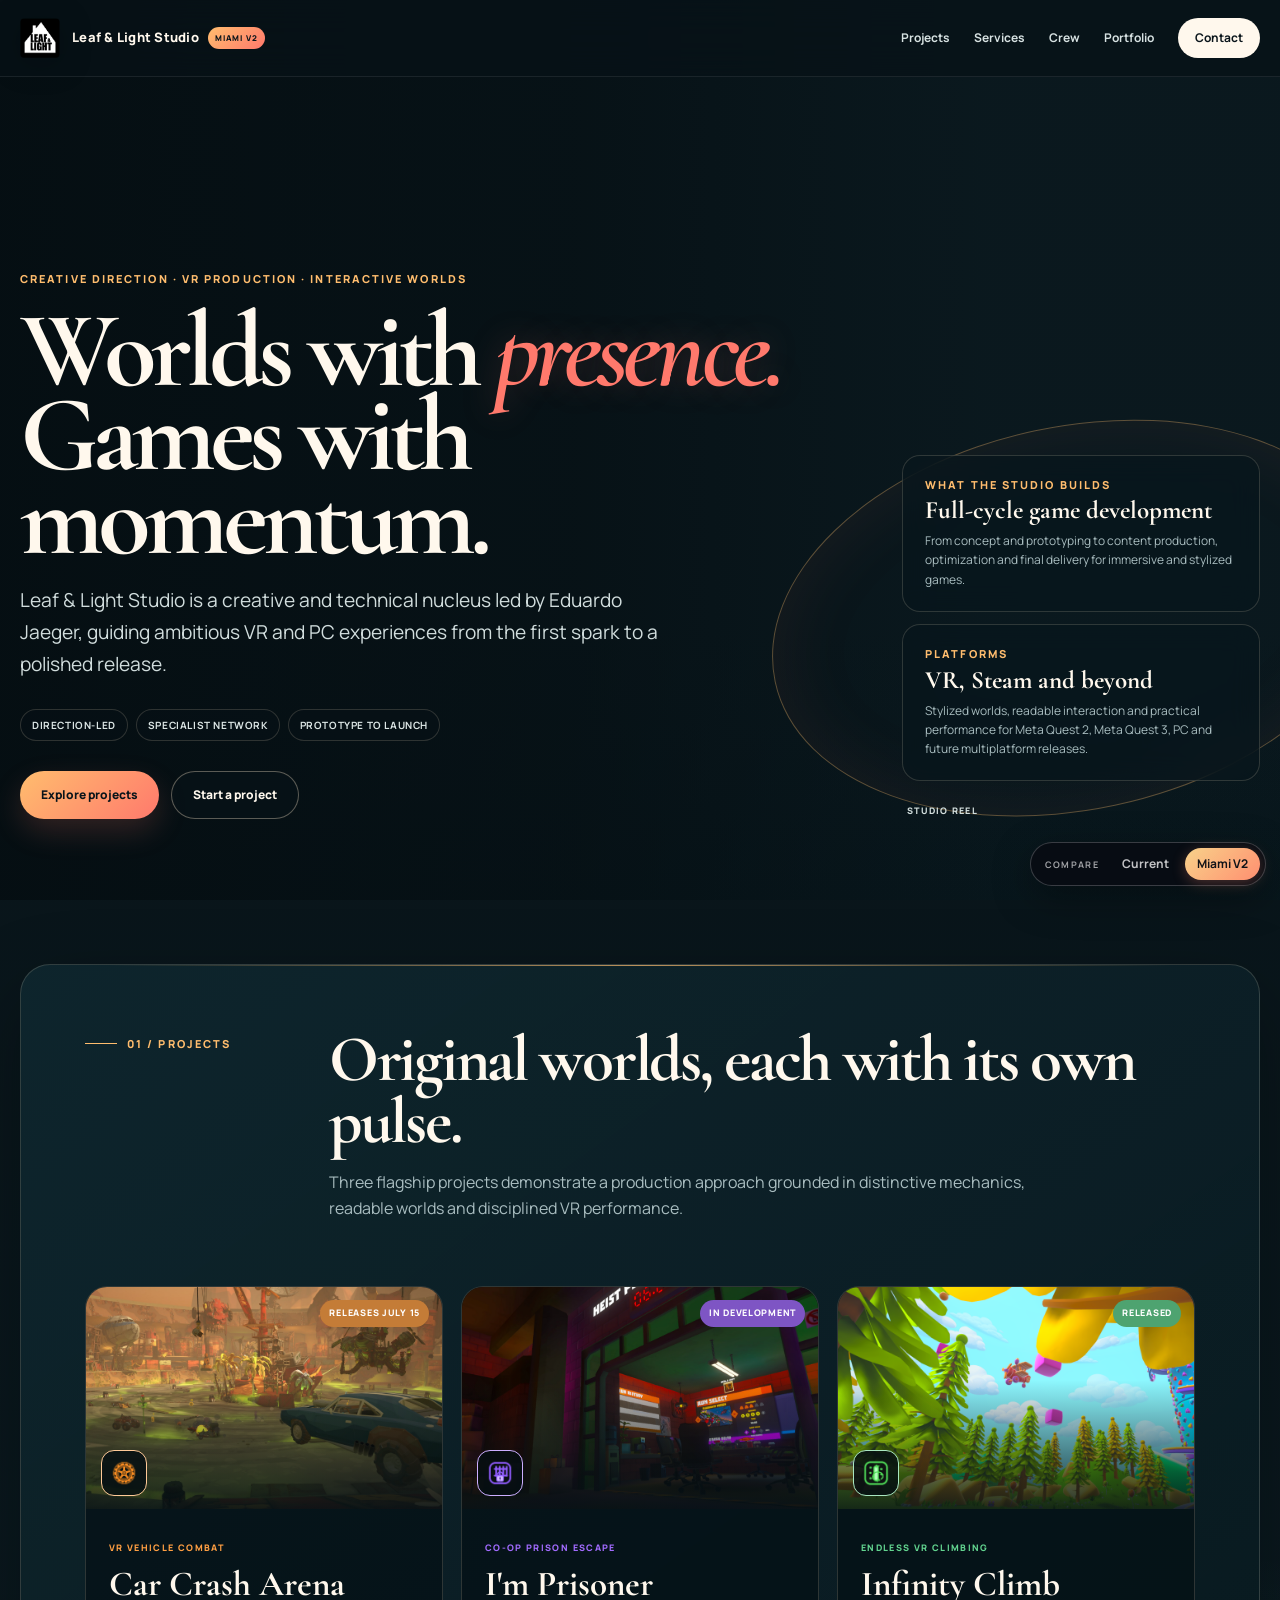
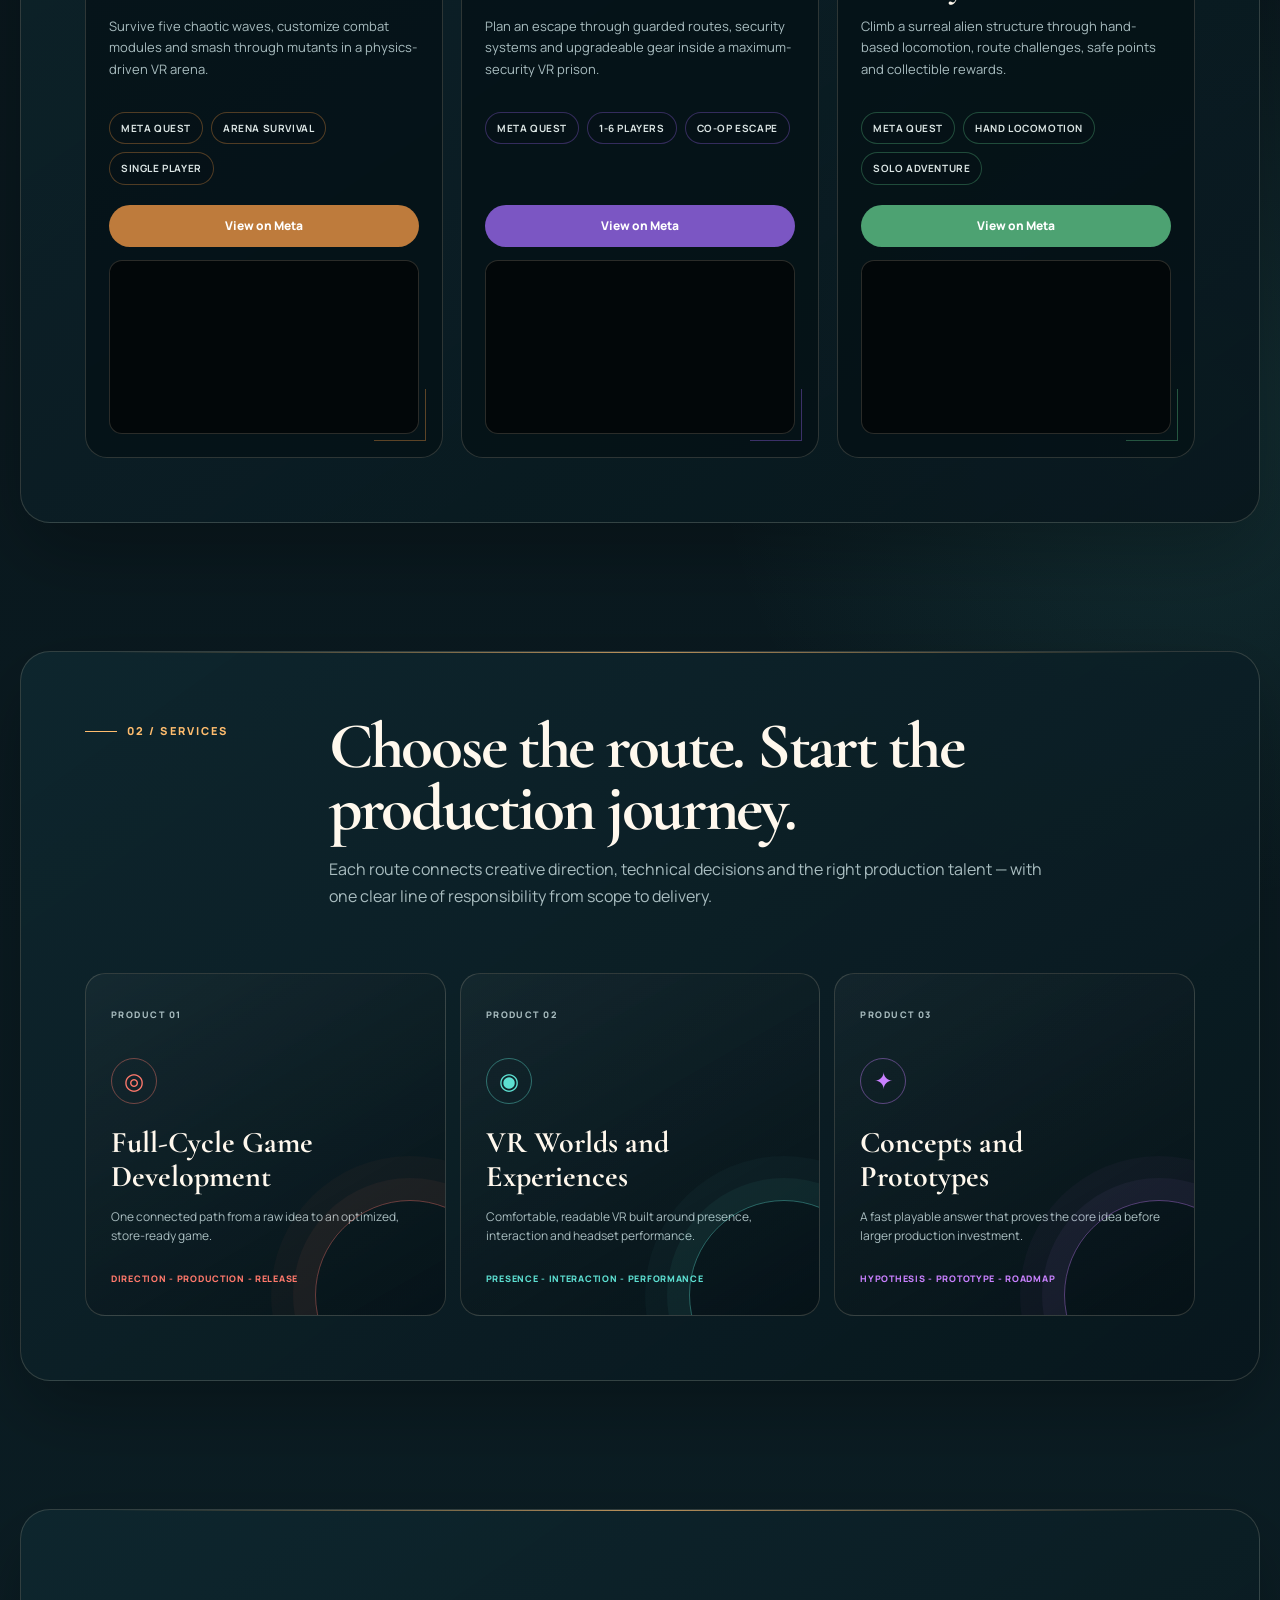
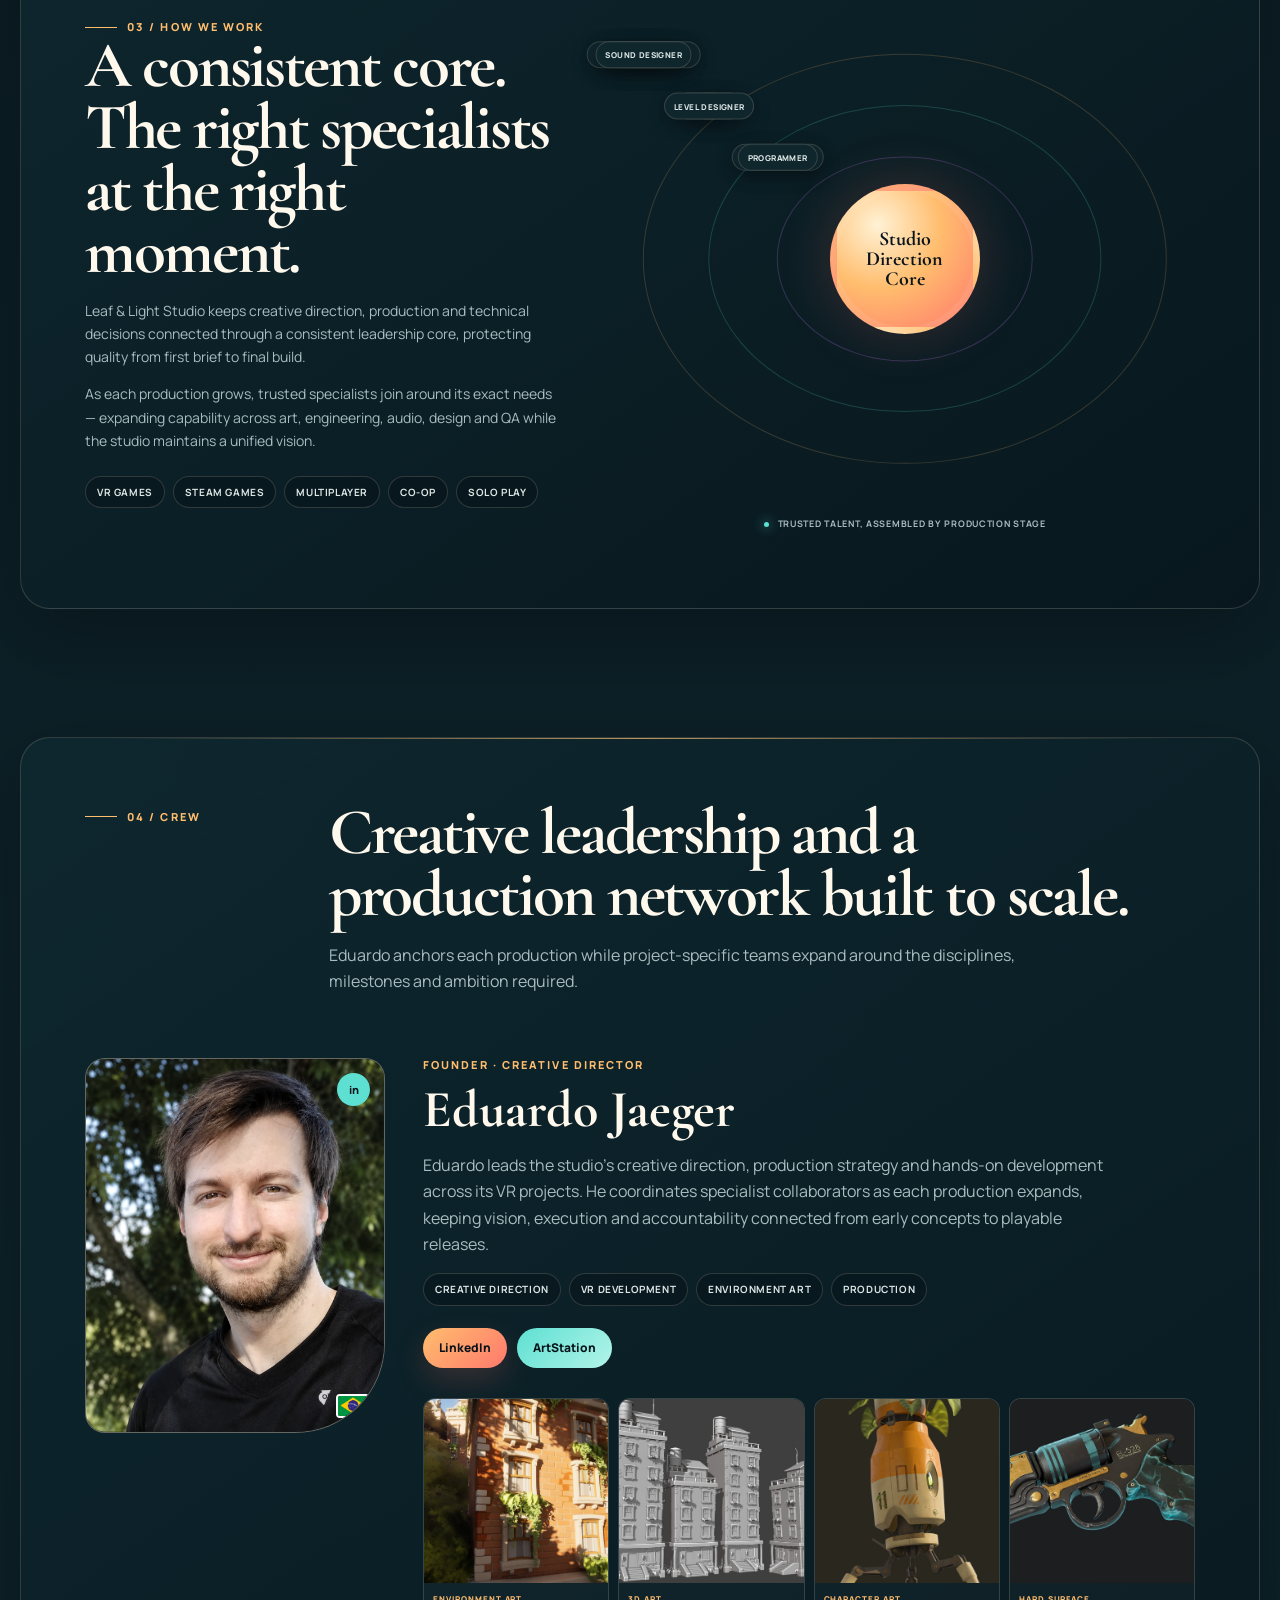
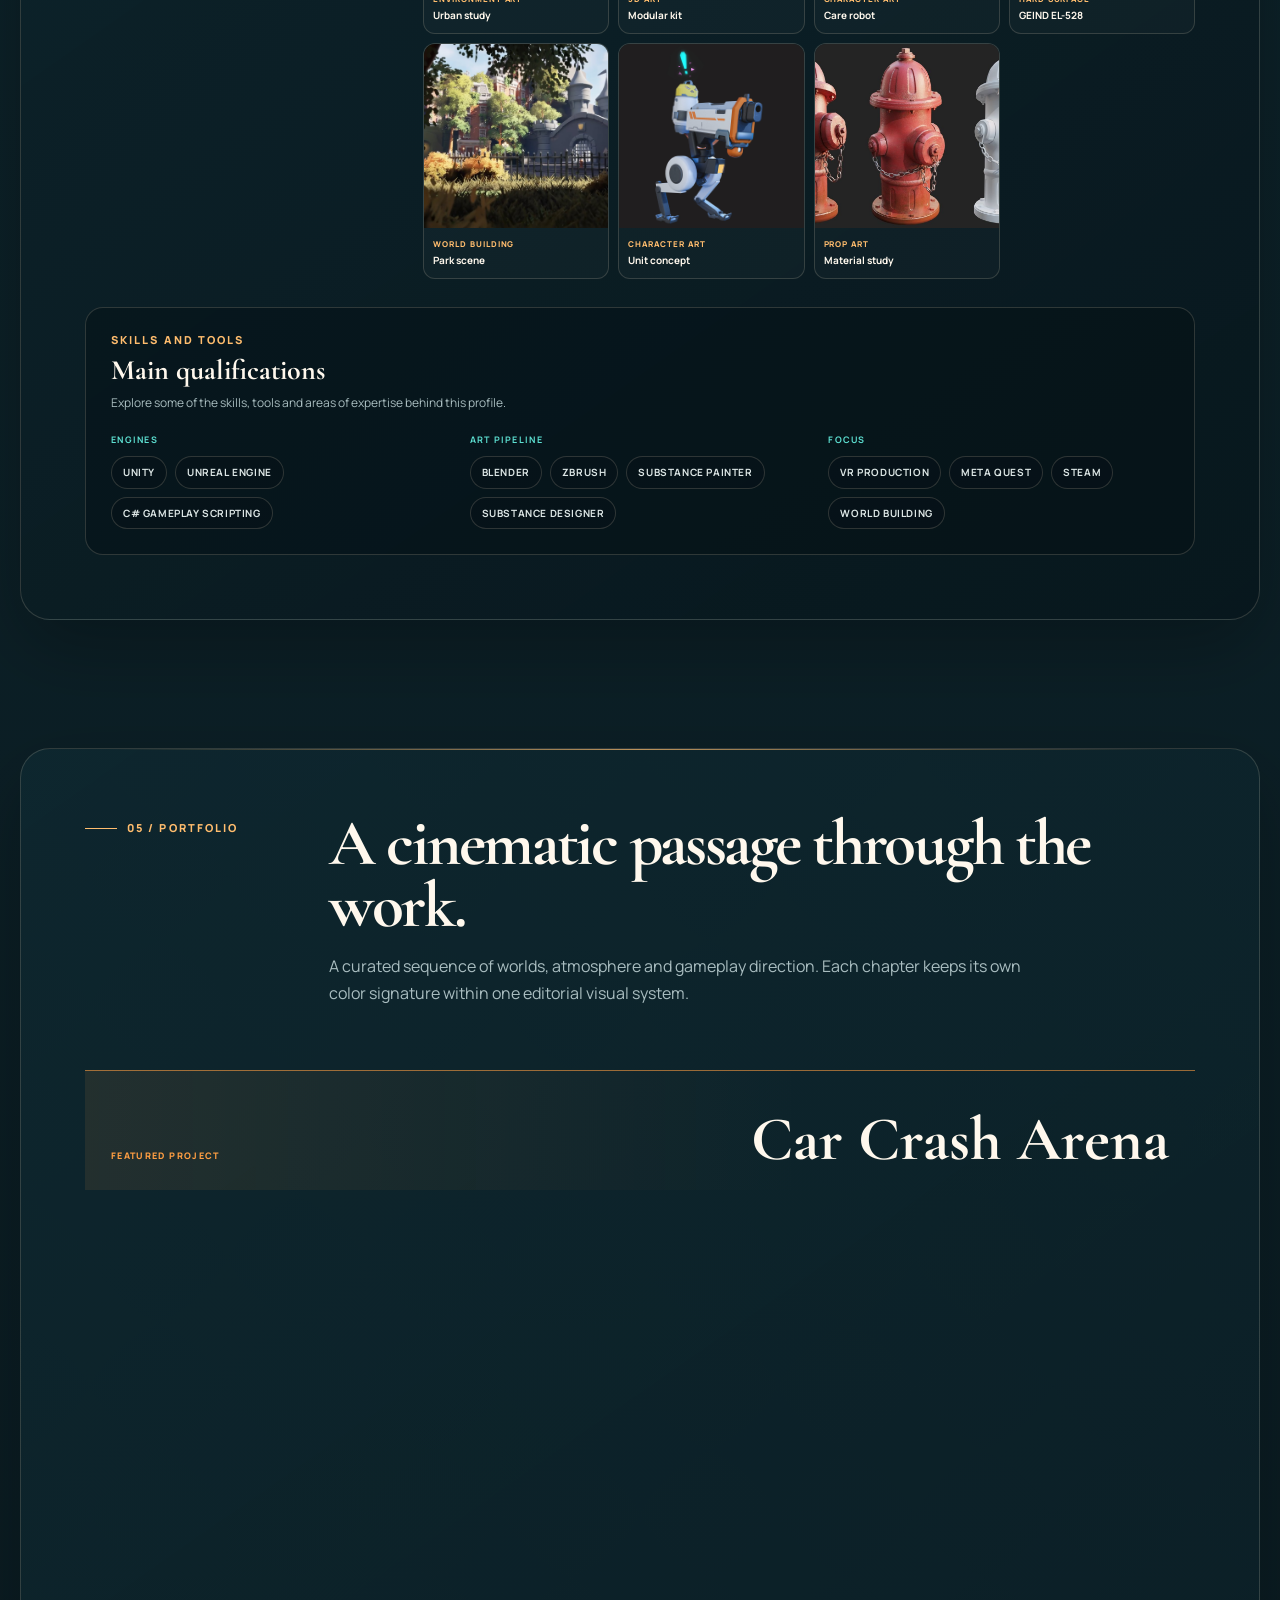
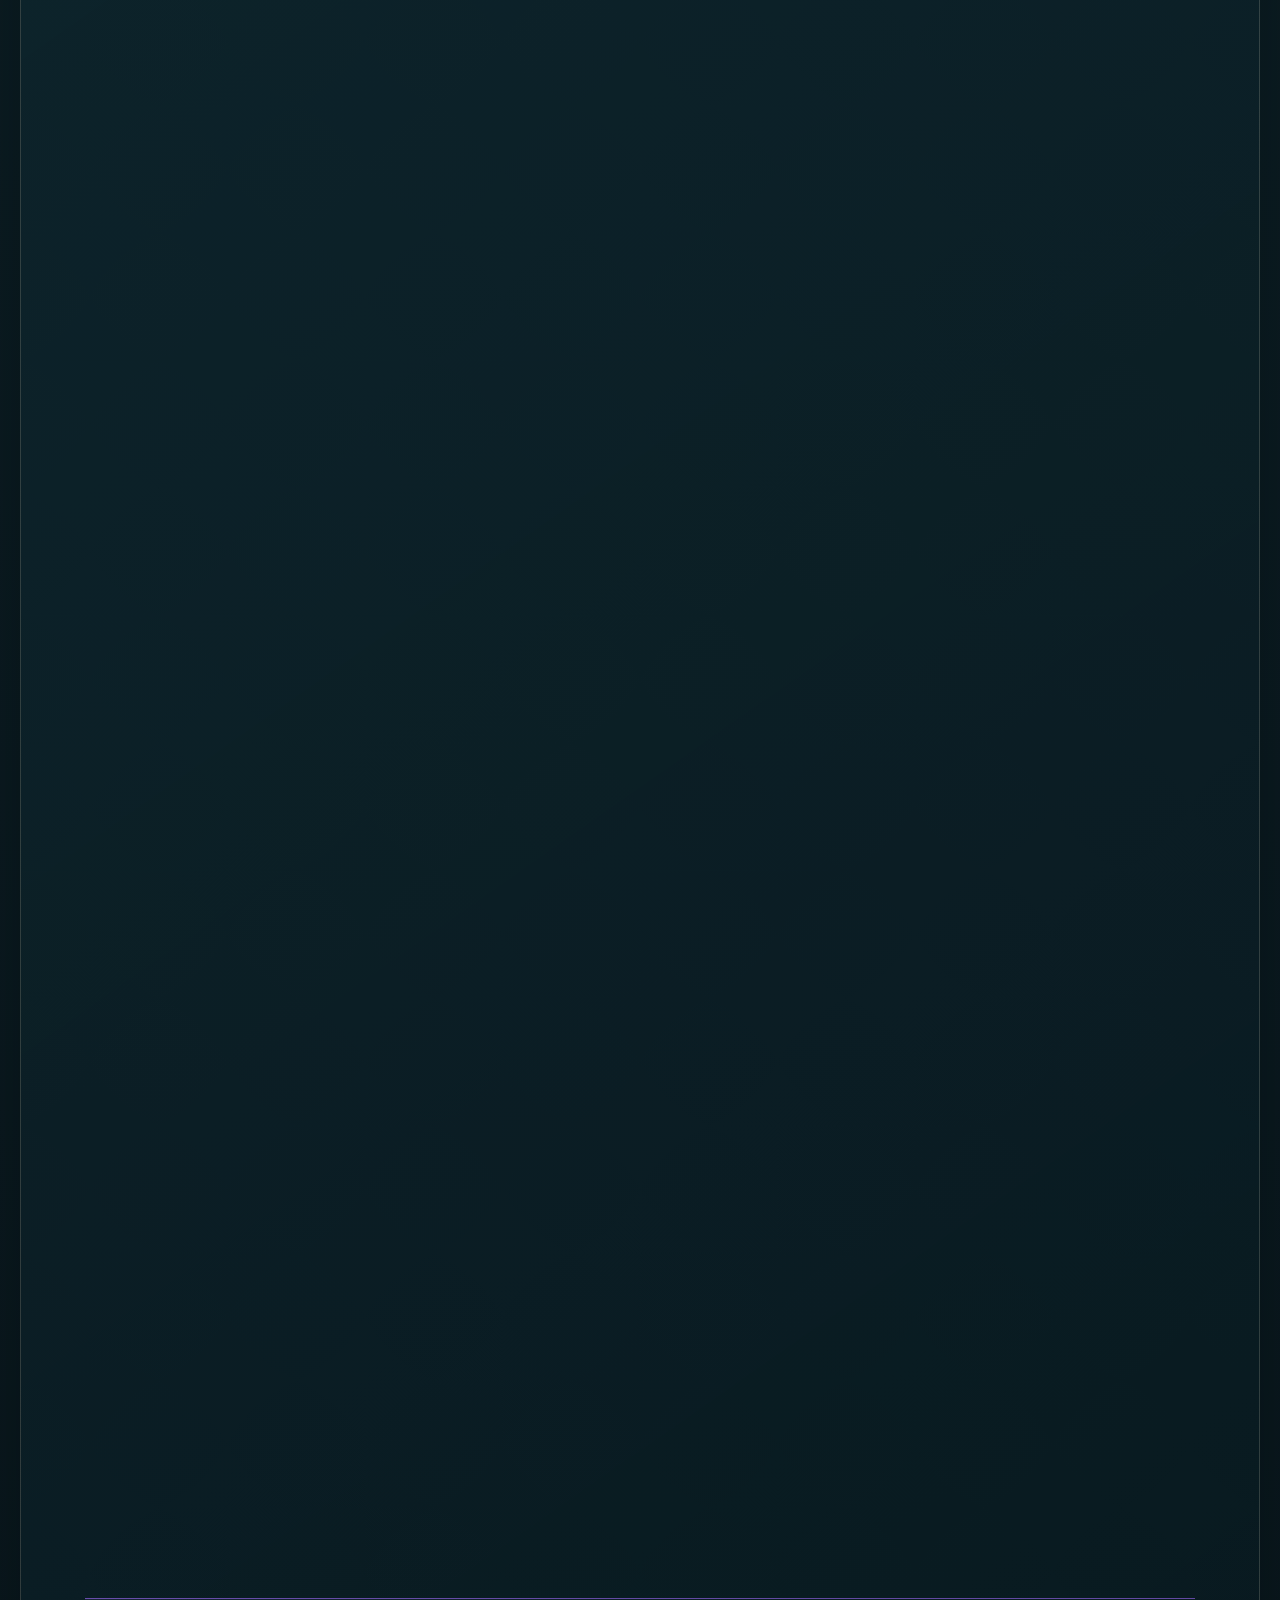
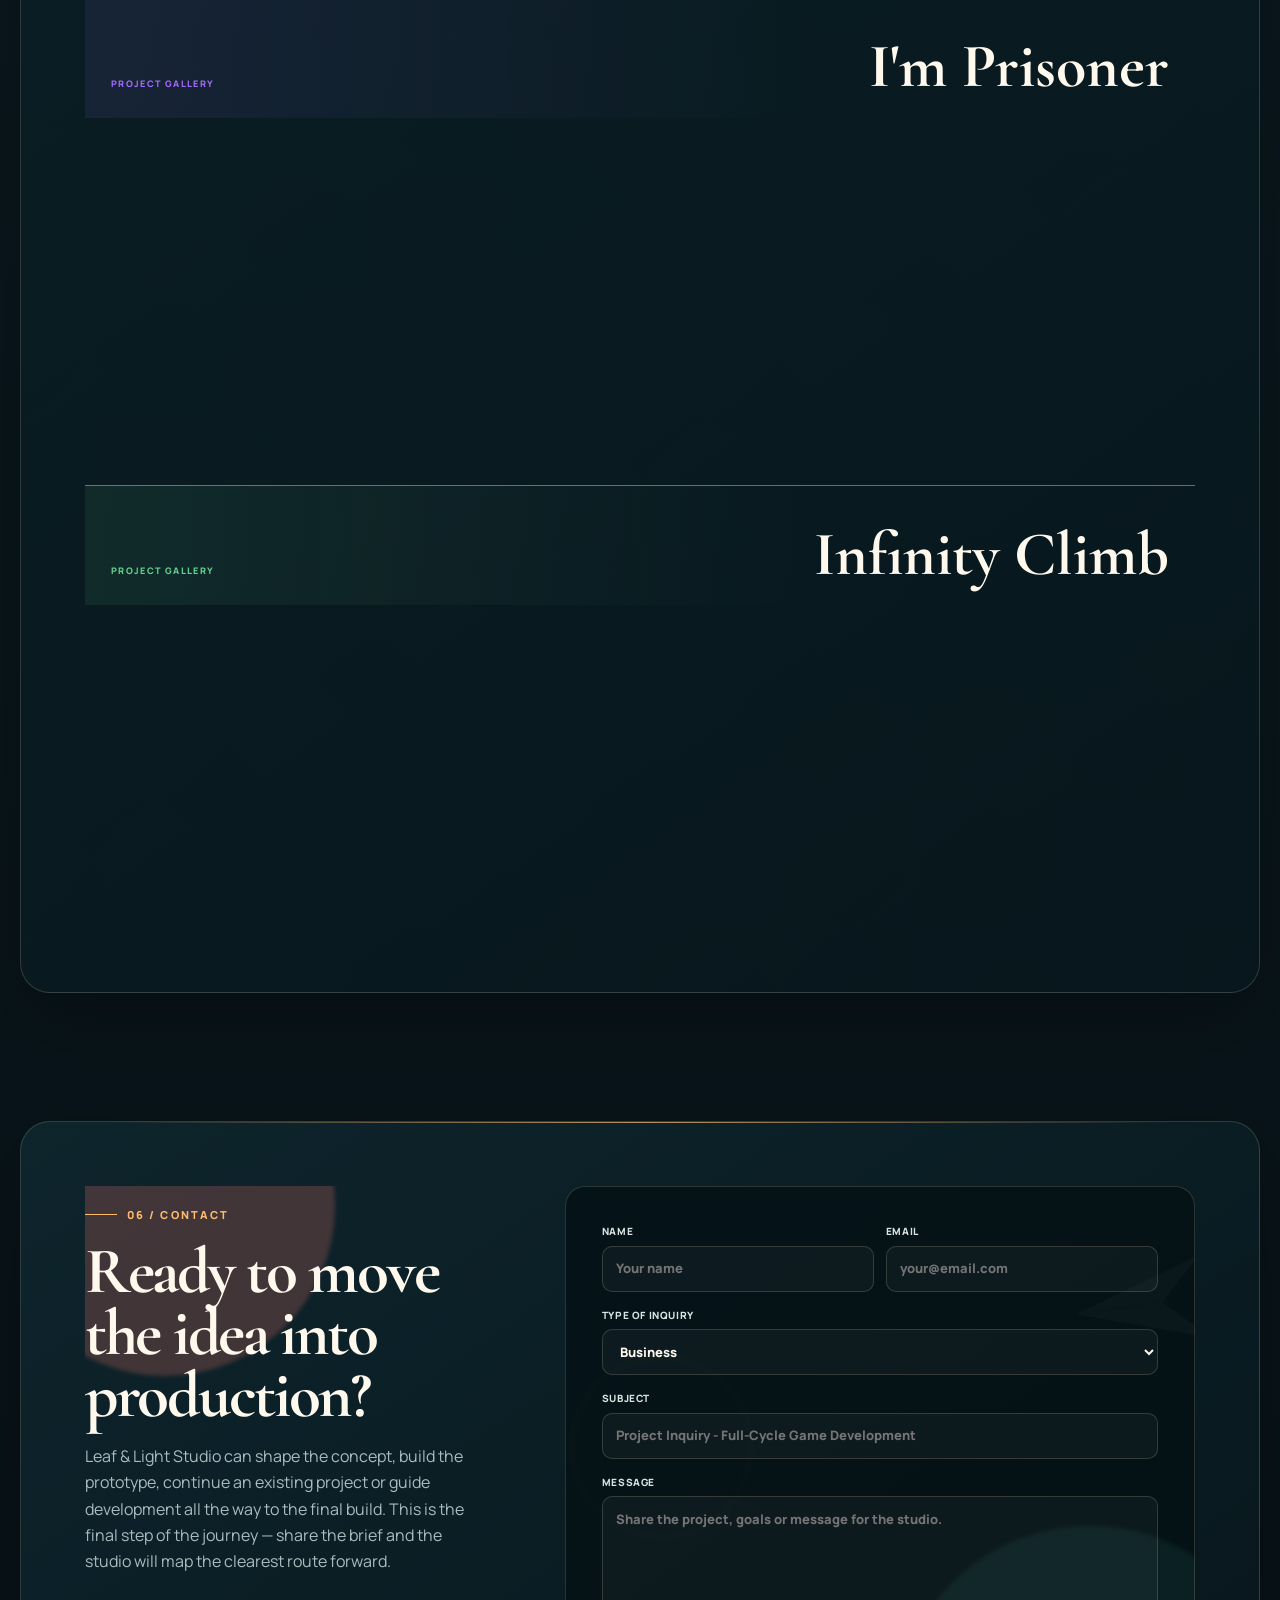
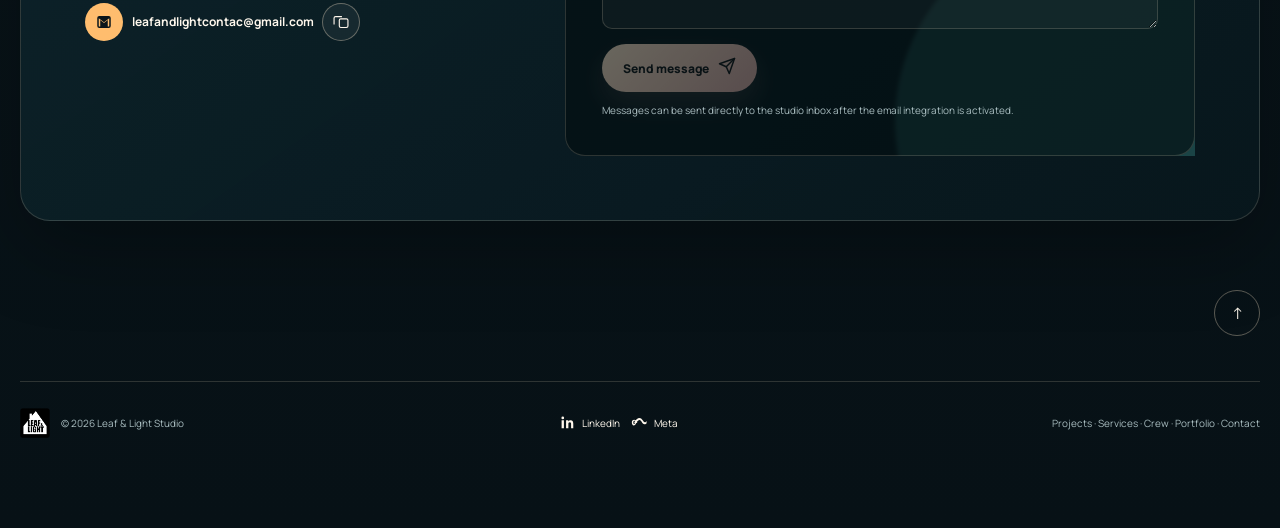
==== miami-v2.html @ 13f91647 "Add complete Miami V2 site experience" ====
<!DOCTYPE html>
<html lang="en">
<head>
  <meta charset="UTF-8" />
  <meta name="viewport" content="width=device-width, initial-scale=1.0" />
  <meta name="description" content="Miami V2 — a cinematic interactive portfolio for Leaf & Light Studio, an expandable creative and technical game production studio." />
  <title>Leaf & Light Studio | Miami V2</title>
  <link rel="preconnect" href="https://fonts.googleapis.com">
  <link rel="preconnect" href="https://fonts.gstatic.com" crossorigin>
  <link href="https://fonts.googleapis.com/css2?family=Cormorant+Garamond:ital,wght@0,600;0,700;1,600&family=Manrope:wght@400;500;600;700;800&display=swap" rel="stylesheet">
  <link rel="stylesheet" href="assets/css/version-switcher.css" />
  <link rel="stylesheet" href="assets/css/miami-v2.css" />
</head>
<body class="miami-v2" data-version="miami-v2">
  <a class="skip-link" href="#projects">Skip to main content</a>
  <nav class="version-switcher" aria-label="Choose site version">
    <span class="version-switcher__label">Compare</span>
    <a href="index.html">Current</a>
    <a class="is-active" href="miami-v2.html" aria-current="page">Miami V2</a>
  </nav>
  <header class="header">
    <div class="container nav">
      <a class="brand" href="https://www.linkedin.com/company/leaf-light-studio/" target="_blank" rel="noreferrer" aria-label="Open Leaf & Light Studio on LinkedIn">
        <img src="assets/images/leaf_and_light_logo.png" alt="Leaf & Light Studio logo" />
        <div class="brand-name">Leaf &amp; Light Studio <span class="brand-edition">Miami V2</span></div>
      </a>
      <nav class="menu">
        <a href="#projects">Projects</a>
        <a href="#services">Services</a>
        <a href="#crew">Crew</a>
        <a href="#portfolio">Portfolio</a>
        <a href="#contact" class="cta">Contact</a>
      </nav>
    </div>
  </header>

  <main id="top">
    <section class="hero">
      <div class="hero-bg">
      </div>
      <div class="container hero-content">
        <div class="hero-copy">
          <div class="eyebrow">Creative direction · VR production · Interactive worlds</div>
          <h1>Worlds with <em>presence.</em><br />Games with momentum.</h1>
          <p>
            Leaf &amp; Light Studio is a creative and technical nucleus led by Eduardo Jaeger, guiding ambitious VR and PC experiences from the first spark to a polished release.
          </p>
          <div class="hero-pills">
            <span>Direction-led</span>
            <span>Specialist network</span>
            <span>Prototype to launch</span>
          </div>
          <div class="hero-buttons">
            <a href="#projects" class="btn">Explore projects</a>
            <a href="#contact" class="btn">Start a project</a>
          </div>
        </div>
        <div class="hero-side">
          <div class="side-card">
            <div class="label">What the studio builds</div>
            <strong>Full-cycle game development</strong>
            <p>From concept and prototyping to content production, optimization and final delivery for immersive and stylized games.</p>
          </div>
          <div class="side-card">
            <div class="label">Platforms</div>
            <strong>VR, Steam and beyond</strong>
            <p>Stylized worlds, readable interaction and practical performance for Meta Quest 2, Meta Quest 3, PC and future multiplatform releases.</p>
          </div>
          <div class="hero-cover-control" aria-label="Hero cover loop">
            <span>Studio reel</span>
            <div class="slide-dots"></div>
          </div>
        </div>
      </div>
    </section>

    <section class="section" id="projects">
      <div class="container">
        <div class="section-head">
          <div class="eyebrow section-index">01 / Projects</div>
          <div>
            <h2>Original worlds, each with its own pulse.</h2>
            <p>Three flagship projects demonstrate a production approach grounded in distinctive mechanics, readable worlds and disciplined VR performance.</p>
          </div>
        </div>

        <div class="project-grid project-catalog">
          <article class="project-card project-card--compact">
            <div class="project-media">
              <img src="assets/images/car_crash_showcase_combat.jpg" alt="Car Crash Arena vehicle combat" />
              <div class="project-identity"><img src="assets/icons/car-crash-icon.png" alt="" aria-hidden="true" /></div>
              <span class="project-status">Releases July 15</span>
            </div>
            <div class="project-body">
              <div class="project-title"><span class="project-kicker">VR vehicle combat</span><h3>Car Crash Arena</h3></div>
              <p>Survive five chaotic waves, customize combat modules and smash through mutants in a physics-driven VR arena.</p>
              <div class="tag-row"><span class="tag">Meta Quest</span><span class="tag">Arena survival</span><span class="tag">Single player</span></div>
              <div class="project-actions">
                <a class="store-link store-link--meta" href="https://www.meta.com/experiences/car-crash-arena/26991548930529478/" target="_blank" rel="noreferrer"><span>View on Meta</span></a>
                <div class="project-trailer project-trailer--visible"><div class="video-embed"><iframe src="https://www.youtube-nocookie.com/embed/zTKtXHv1lbI?rel=0&playsinline=1" title="Car Crash Arena trailer" loading="lazy" allow="accelerometer; autoplay; clipboard-write; encrypted-media; gyroscope; picture-in-picture; web-share" referrerpolicy="strict-origin-when-cross-origin" allowfullscreen></iframe></div></div>
              </div>
            </div>
          </article>

          <article class="project-card project-card--compact">
            <div class="project-media">
              <img src="assets/images/im_prisoner_03.png" alt="I'm Prisoner maximum-security facility" />
              <div class="project-identity"><img src="assets/icons/im-prisoner-icon.png" alt="" aria-hidden="true" /></div>
              <span class="project-status">In development</span>
            </div>
            <div class="project-body">
              <div class="project-title"><span class="project-kicker">Co-op prison escape</span><h3>I'm Prisoner</h3></div>
              <p>Plan an escape through guarded routes, security systems and upgradeable gear inside a maximum-security VR prison.</p>
              <div class="tag-row"><span class="tag">Meta Quest</span><span class="tag">1-6 players</span><span class="tag">Co-op escape</span></div>
              <div class="project-actions">
                <a class="store-link store-link--meta" href="https://www.meta.com/experiences/game-im-prisoner/25657930913826702/" target="_blank" rel="noreferrer"><span>View on Meta</span></a>
                <div class="project-trailer project-trailer--visible"><div class="video-embed"><iframe src="https://www.youtube-nocookie.com/embed/jClY-se4Meo?rel=0&playsinline=1" title="I'm Prisoner trailer" loading="lazy" allow="accelerometer; autoplay; clipboard-write; encrypted-media; gyroscope; picture-in-picture; web-share" referrerpolicy="strict-origin-when-cross-origin" allowfullscreen></iframe></div></div>
              </div>
            </div>
          </article>

          <article class="project-card project-card--compact">
            <div class="project-media">
              <img src="assets/images/infinity_climb_02.png" alt="Infinity Climb alien climbing world" />
              <div class="project-identity"><img src="assets/icons/infinity-climb-icon.png" alt="" aria-hidden="true" /></div>
              <span class="project-status">Released</span>
            </div>
            <div class="project-body">
              <div class="project-title"><span class="project-kicker">Endless VR climbing</span><h3>Infinity Climb</h3></div>
              <p>Climb a surreal alien structure through hand-based locomotion, route challenges, safe points and collectible rewards.</p>
              <div class="tag-row"><span class="tag">Meta Quest</span><span class="tag">Hand locomotion</span><span class="tag">Solo adventure</span></div>
              <div class="project-actions">
                <a class="store-link store-link--meta" href="https://www.meta.com/experiences/game-infinity-climb/32367249162920119/" target="_blank" rel="noreferrer"><span>View on Meta</span></a>
                <div class="project-trailer project-trailer--visible"><div class="video-embed"><iframe src="https://www.youtube-nocookie.com/embed/mJ9uwHqM4RM?rel=0&playsinline=1" title="Infinity Climb trailer" loading="lazy" allow="accelerometer; autoplay; clipboard-write; encrypted-media; gyroscope; picture-in-picture; web-share" referrerpolicy="strict-origin-when-cross-origin" allowfullscreen></iframe></div></div>
              </div>
            </div>
          </article>
        </div>
      </div>
    </section>
    <section class="section" id="services">
      <div class="container">
        <div class="section-head">
          <div class="eyebrow section-index">02 / Services</div>
          <div>
            <h2>Choose the route. Start the production journey.</h2>
            <p>Each route connects creative direction, technical decisions and the right production talent — with one clear line of responsibility from scope to delivery.</p>
          </div>
        </div>

        <div class="services-grid service-pillars" role="group" aria-label="Select a service for the contact form">
          <button class="service-card service-card--pillar service-select-card service-select-card--orange" type="button" data-service="Full-Cycle Game Development" data-flow="full-cycle" aria-pressed="false">
            <span class="service-product-label">Product 01</span><span class="service-icon service-orange" aria-hidden="true">&#9678;</span>
            <h3>Full-Cycle Game Development</h3>
            <p>One connected path from a raw idea to an optimized, store-ready game.</p>
            <span class="service-scope">Direction - Production - Release</span>
            <span class="service-selected-note" aria-hidden="true">Active</span>
          </button>
          <button class="service-card service-card--pillar service-select-card service-select-card--blue" type="button" data-service="VR Worlds and Experiences" data-flow="vr-worlds" aria-pressed="false">
            <span class="service-product-label">Product 02</span><span class="service-icon service-blue" aria-hidden="true">&#9673;</span>
            <h3>VR Worlds and Experiences</h3>
            <p>Comfortable, readable VR built around presence, interaction and headset performance.</p>
            <span class="service-scope">Presence - Interaction - Performance</span>
            <span class="service-selected-note" aria-hidden="true">Active</span>
          </button>
          <button class="service-card service-card--pillar service-select-card service-select-card--purple" type="button" data-service="Concepts and Prototypes" data-flow="prototypes" aria-pressed="false">
            <span class="service-product-label">Product 03</span><span class="service-icon service-purple" aria-hidden="true">&#10022;</span>
            <h3>Concepts and Prototypes</h3>
            <p>A fast playable answer that proves the core idea before larger production investment.</p>
            <span class="service-scope">Hypothesis - Prototype - Roadmap</span>
            <span class="service-selected-note" aria-hidden="true">Active</span>
          </button>
        </div>

        <p class="service-selection-status" id="serviceSelectionStatus" role="status" aria-live="polite" hidden></p>

        <div class="process-wrap flow-wrap" id="serviceFlow" hidden>
          <div class="flow-heading">
            <div><div class="eyebrow">Selected creation flow</div><h3 id="serviceFlowTitle"></h3></div>
            <p id="serviceFlowIntro"></p>
          </div>
          <div class="process-flow" id="serviceFlowSteps"></div>
        </div>
      </div>
    </section>
    <section class="section" id="how-we-work">
      <div class="container approach">
        <div class="approach-copy">
          <div class="eyebrow section-index">03 / How we work</div>
          <h2>A consistent core. The right specialists at the right moment.</h2>
          <p>
            Leaf &amp; Light Studio keeps creative direction, production and technical decisions connected through a consistent leadership core, protecting quality from first brief to final build.
          </p>
          <p>
            As each production grows, trusted specialists join around its exact needs — expanding capability across art, engineering, audio, design and QA while the studio maintains a unified vision.
          </p>
          <div class="approach-pills">
            <span>VR Games</span>
            <span>Steam Games</span>
            <span>Multiplayer</span>
            <span>Co-op</span>
            <span>Solo Play</span>
          </div>
        </div>
        <div class="approach-visual" aria-label="Studio direction core connected to a flexible network of production specialists">
          <div class="talent-orbit orbit-outer" aria-hidden="true">
            <span class="orbit-node" data-angle="0.785" data-speed="0.998">3D Artist</span>
            <span class="orbit-node" data-angle="2.356" data-speed="1.002" data-mobile-secondary>Environment Artist</span>
            <span class="orbit-node" data-angle="3.927" data-speed="0.997" data-mobile-secondary>Concept Artist</span>
            <span class="orbit-node" data-angle="5.498" data-speed="1.003">Sound Designer</span>
          </div>
          <div class="talent-orbit orbit-middle" aria-hidden="true">
            <span class="orbit-node" data-angle="5.8" data-speed="1.001" data-mobile-secondary>QA</span>
            <span class="orbit-node" data-angle="1.5" data-speed="0.998">Developer</span>
            <span class="orbit-node" data-angle="3.6" data-speed="1.002">Level Designer</span>
          </div>
          <div class="talent-orbit orbit-inner" aria-hidden="true">
            <span class="orbit-node" data-angle="0" data-speed="0.999" data-mobile-secondary>Lighting Artist</span>
            <span class="orbit-node" data-angle="2.8" data-speed="1.001">Programmer</span>
          </div>
          <div class="core-node">
            <strong>Studio Direction Core</strong>
          </div>
          <div class="orbit-caption"><span></span> Trusted talent, assembled by production stage</div>
        </div>
      </div>
    </section>

    <section class="section" id="crew">
      <div class="container">
        <div class="section-head">
          <div class="eyebrow section-index">04 / Crew</div>
          <div>
            <h2>Creative leadership and a production network built to scale.</h2>
            <p>Eduardo anchors each production while project-specific teams expand around the disciplines, milestones and ambition required.</p>
          </div>
        </div>

        <div class="leadership-grid">
          <article class="leader-card leader-main">
            <a class="leader-photo-link" href="https://www.linkedin.com/in/eduardo-jaeger-3a2549112/" target="_blank" rel="noreferrer" aria-label="Open Eduardo Jaeger's LinkedIn profile">
              <span class="leader-photo-wrap">
                <img class="leader-photo" src="assets/images/eduardo-jaeger.jpg" alt="Portrait of Eduardo Jaeger" />
                <img class="country-flag" src="assets/images/brazil-flag.png" alt="Brazil" />
                <span class="photo-link-hint" aria-hidden="true">in</span>
              </span>
            </a>
            <div class="leader-copy">
              <div class="eyebrow">Founder · Creative Director</div>
              <h3>Eduardo Jaeger</h3>
              <p>
                Eduardo leads the studio's creative direction, production strategy and hands-on development across its VR projects. He coordinates specialist collaborators as each production expands, keeping vision, execution and accountability connected from early concepts to playable releases.
              </p>
              <div class="leader-tags">
                <span>Creative Direction</span>
                <span>VR Development</span>
                <span>Environment Art</span>
                <span>Production</span>
              </div>
              <div class="leader-actions">
                <a class="btn primary small" href="https://www.linkedin.com/in/eduardo-jaeger-3a2549112/" target="_blank" rel="noreferrer">LinkedIn</a>
                <a class="btn primary small" href="https://www.artstation.com/eduardojaeger" target="_blank" rel="noreferrer">ArtStation</a>
              </div>
              <div class="crew-work-grid" aria-label="Selected work by Eduardo Jaeger">
                <figure class="crew-work-item"><button class="portfolio-open" type="button" aria-label="Open urban environment artwork"><img src="assets/images/crew/eduardo/urban-environment.jpg" alt="Stylized urban environment with brick buildings and foliage" /></button><figcaption><span>Environment Art</span><strong>Urban study</strong></figcaption></figure>
                <figure class="crew-work-item"><button class="portfolio-open" type="button" aria-label="Open modular building artwork"><img src="assets/images/crew/eduardo/modular-buildings.jpg" alt="Modular stylized apartment building models" /></button><figcaption><span>3D Art</span><strong>Modular kit</strong></figcaption></figure>
                <figure class="crew-work-item"><button class="portfolio-open" type="button" aria-label="Open care robot artwork"><img src="assets/images/crew/eduardo/care-robot.jpg" alt="Stylized care robot character" /></button><figcaption><span>Character Art</span><strong>Care robot</strong></figcaption></figure>
                <figure class="crew-work-item"><button class="portfolio-open" type="button" aria-label="Open science fiction weapon artwork"><img src="assets/images/crew/eduardo/sci-fi-weapon.jpg" alt="Detailed science fiction weapon model" /></button><figcaption><span>Hard Surface</span><strong>GEIND EL-528</strong></figcaption></figure>
                <figure class="crew-work-item"><button class="portfolio-open" type="button" aria-label="Open park environment artwork"><img src="assets/images/crew/eduardo/park-environment.jpg" alt="Stylized park and castle environment" /></button><figcaption><span>World Building</span><strong>Park scene</strong></figcaption></figure>
                <figure class="crew-work-item"><button class="portfolio-open" type="button" aria-label="Open robot character artwork"><img src="assets/images/crew/eduardo/character-robot.jpg" alt="Stylized robot character carrying a weapon" /></button><figcaption><span>Character Art</span><strong>Unit concept</strong></figcaption></figure>
                <figure class="crew-work-item"><button class="portfolio-open" type="button" aria-label="Open fire hydrant artwork"><img src="assets/images/crew/eduardo/fire-hydrant.jpg" alt="Detailed fire hydrant material study" /></button><figcaption><span>Prop Art</span><strong>Material study</strong></figcaption></figure>
              </div>
            </div>
          </article>

          <div class="leader-side-stack">
            <article class="info-card">
              <div class="label">Skills and tools</div>
              <h3>Main qualifications</h3>
              <p>Explore some of the skills, tools and areas of expertise behind this profile.</p>
              <div class="skill-groups">
                <div class="skill-group">
                  <strong>Engines</strong>
                  <div class="skill-list">
                    <span>Unity</span><span>Unreal Engine</span><span>C# Gameplay Scripting</span>
                  </div>
                </div>
                <div class="skill-group">
                  <strong>Art Pipeline</strong>
                  <div class="skill-list">
                    <span>Blender</span><span>ZBrush</span><span>Substance Painter</span><span>Substance Designer</span>
                  </div>
                </div>
                <div class="skill-group">
                  <strong>Focus</strong>
                  <div class="skill-list">
                    <span>VR Production</span><span>Meta Quest</span><span>Steam</span><span>World Building</span>
                  </div>
                </div>
              </div>
            </article>

        </div>
        </div>
      </div>
    </section>

    <section class="section" id="portfolio">
      <div class="container portfolio-shell">
        <div class="section-head">
          <div class="eyebrow section-index">05 / Portfolio</div>
          <div>
            <h2>A cinematic passage through the work.</h2>
            <p>A curated sequence of worlds, atmosphere and gameplay direction. Each chapter keeps its own color signature within one editorial visual system.</p>
          </div>
        </div>

        <div class="portfolio-grid cinematic-grid" id="portfolioGrid">
          <div class="portfolio-chapter"><span>Featured project</span><strong>Car Crash Arena</strong></div>

          <figure class="shot cinema-shot cinema-feature portfolio-reveal" data-project="Car Crash Arena">
            <button class="portfolio-open" type="button" aria-label="Open The arena awakens image"><img src="assets/images/car_crash_showcase_arena.jpg" alt="Car Crash Arena panoramic arena view" /></button>
            <figcaption><span>Arena overview</span><strong>The arena awakens</strong></figcaption>
          </figure>

          <figure class="shot cinema-shot cinema-wide portfolio-reveal" data-project="Car Crash Arena">
            <button class="portfolio-open" type="button" aria-label="Open Colossus run image"><img src="assets/images/car_crash_showcase_colossus.jpg" alt="Car Crash Arena vehicle beneath the arena colossus" /></button>
            <figcaption><span>Vehicle combat</span><strong>Colossus run</strong></figcaption>
          </figure>
          <figure class="shot cinema-shot cinema-side portfolio-reveal" data-project="Car Crash Arena">
            <button class="portfolio-open" type="button" aria-label="Open Bone tunnel image"><img src="assets/images/car_crash_showcase_tunnel.jpg" alt="Car Crash Arena car driving through the bone tunnel" /></button>
            <figcaption><span>Arena route</span><strong>Bone tunnel</strong></figcaption>
          </figure>

          <figure class="shot cinema-shot cinema-half portfolio-reveal" data-project="Car Crash Arena">
            <button class="portfolio-open" type="button" aria-label="Open Combat overview image"><img src="assets/images/car_crash_showcase_combat.jpg" alt="Car Crash Arena open combat overview" /></button>
            <figcaption><span>Survival arena</span><strong>Combat overview</strong></figcaption>
          </figure>
          <figure class="shot cinema-shot cinema-half portfolio-reveal" data-project="Car Crash Arena">
            <button class="portfolio-open" type="button" aria-label="Open Arena chaos image"><img src="assets/images/car_crash_showcase_chaos.jpg" alt="Car Crash Arena enemies and vehicles during a wave" /></button>
            <figcaption><span>Wave survival</span><strong>Arena chaos</strong></figcaption>
          </figure>

          <figure class="shot cinema-shot cinema-side portfolio-reveal" data-project="Car Crash Arena">
            <button class="portfolio-open" type="button" aria-label="Open Toxic drive image"><img src="assets/images/car_crash_showcase_drive.jpg" alt="Car Crash Arena vehicle crossing the toxic arena" /></button>
            <figcaption><span>Combat route</span><strong>Toxic drive</strong></figcaption>
          </figure>
          <figure class="shot cinema-shot cinema-wide portfolio-reveal" data-project="Car Crash Arena">
            <button class="portfolio-open" type="button" aria-label="Open Giant encounter image"><img src="assets/images/car_crash_showcase_giant.jpg" alt="Car Crash Arena giant encounter" /></button>
            <figcaption><span>Arena threat</span><strong>Giant encounter</strong></figcaption>
          </figure>

          <figure class="shot cinema-shot cinema-half portfolio-reveal" data-project="Car Crash Arena">
            <button class="portfolio-open" type="button" aria-label="Open Ramp pursuit image"><img src="assets/images/car_crash_showcase_ramp.jpg" alt="Car Crash Arena ramp pursuit" /></button>
            <figcaption><span>High-speed route</span><strong>Ramp pursuit</strong></figcaption>
          </figure>
          <figure class="shot cinema-shot cinema-half portfolio-reveal" data-project="Car Crash Arena">
            <button class="portfolio-open" type="button" aria-label="Open Bone gauntlet image"><img src="assets/images/car_crash_showcase_gauntlet.jpg" alt="Car Crash Arena car escaping the bone gauntlet" /></button>
            <figcaption><span>Escape route</span><strong>Bone gauntlet</strong></figcaption>
          </figure>

          <div class="portfolio-chapter portfolio-chapter--secondary portfolio-chapter--prison"><span>Project gallery</span><strong>I'm Prisoner</strong></div>

          <figure class="shot cinema-shot cinema-half portfolio-reveal" data-project="I'm Prisoner">
            <button class="portfolio-open" type="button" aria-label="Open I'm Prisoner image"><img src="assets/images/im_prisoner_01.jpg" alt="I'm Prisoner character screen" /></button>
            <figcaption><span>Prison escape</span><strong>I'm Prisoner</strong></figcaption>
          </figure>
          <figure class="shot cinema-shot cinema-half portfolio-reveal" data-project="I'm Prisoner">
            <button class="portfolio-open" type="button" aria-label="Open Readable VR spaces image"><img src="assets/images/im_prisoner_02.jpg" alt="I'm Prisoner control room" /></button>
            <figcaption><span>Interaction design</span><strong>Readable VR spaces</strong></figcaption>
          </figure>

          <div class="portfolio-chapter portfolio-chapter--secondary portfolio-chapter--climb"><span>Project gallery</span><strong>Infinity Climb</strong></div>

          <figure class="shot cinema-shot cinema-half portfolio-reveal" data-project="Infinity Climb">
            <button class="portfolio-open" type="button" aria-label="Open Infinity Climb image"><img src="assets/images/infinity_climb_03.png" alt="Infinity Climb" /></button>
            <figcaption><span>Infinite ascent</span><strong>Infinity Climb</strong></figcaption>
          </figure>
          <figure class="shot cinema-shot cinema-half portfolio-reveal" data-project="Infinity Climb">
            <button class="portfolio-open" type="button" aria-label="Open Bright game feel image"><img src="assets/images/infinity_climb_05.png" alt="Infinity Climb tower" /></button>
            <figcaption><span>Visual direction</span><strong>Bright game feel</strong></figcaption>
          </figure>
        </div>

      </div>

      <div class="portfolio-lightbox" id="portfolioLightbox" role="dialog" aria-modal="true" aria-label="Expanded portfolio image" aria-hidden="true">
          <button class="lightbox-close" type="button" aria-label="Close expanded image">&times;</button>
          <button class="lightbox-nav lightbox-prev" type="button" aria-label="Previous image">&#8249;</button>
          <figure class="lightbox-figure">
            <img id="lightboxImage" src="" alt="" />
            <figcaption><span id="lightboxLabel"></span><strong id="lightboxTitle"></strong></figcaption>
          </figure>
          <button class="lightbox-nav lightbox-next" type="button" aria-label="Next image">&#8250;</button>
        </div>
    </section>

    <section class="section" id="contact">
      <div class="container">
        <div class="contact-card" id="contactCard">
          <div class="contact-plane-bg" aria-hidden="true">
            <div class="contact-orb orb-one"></div>
            <div class="contact-orb orb-two"></div>
            <div class="contact-orb orb-three"></div>
            <div class="plane-flight" id="planeFlight">
              <svg viewBox="0 0 180 120" xmlns="http://www.w3.org/2000/svg" role="presentation">
                <defs>
                  <linearGradient id="planeGrad" x1="0" y1="0" x2="1" y2="1">
                    <stop offset="0%" stop-color="#ffffff"/>
                    <stop offset="100%" stop-color="#dbe8ff"/>
                  </linearGradient>
                </defs>
                <path d="M11 60L167 10L115 60L167 110L11 60Z" fill="url(#planeGrad)" opacity="0.95"/>
                <path d="M24 60H117" stroke="#8ea7ff" stroke-width="4" stroke-linecap="round" opacity="0.65"/>
              </svg>
            </div>
          </div>

          <div class="contact-layout">
            <div class="contact-copy-block">
              <div class="eyebrow contact-eyebrow section-index">06 / Contact</div>
              <h2>Ready to move the idea into production?</h2>
              <p>
                Leaf &amp; Light Studio can shape the concept, build the prototype, continue an existing project or guide development all the way to the final build.
                This is the final step of the journey — share the brief and the studio will map the clearest route forward.
              </p>

              <div class="contact-quick-actions">
                <a class="contact-email" href="mailto:leafandlightcontac@gmail.com">
                  <span class="gmail-icon" aria-hidden="true">
                    <svg viewBox="0 0 24 24" xmlns="http://www.w3.org/2000/svg"><path d="M3 6.75A2.75 2.75 0 0 1 5.75 4h12.5A2.75 2.75 0 0 1 21 6.75v10.5A2.75 2.75 0 0 1 18.25 20H5.75A2.75 2.75 0 0 1 3 17.25V6.75Zm2 .3v10.2c0 .41.34.75.75.75H7V9.48l5 3.9 5-3.9V18h1.25c.41 0 .75-.34.75-.75V7.05l-6.54 5.1a.75.75 0 0 1-.92 0L5 7.05Z" fill="currentColor"/></svg>
                  </span>
                  <span>leafandlightcontac@gmail.com</span>
                </a>
                <button class="copy-icon-btn" type="button" id="copyEmailBtn" aria-label="Copy email address" title="Copy email">
                  <svg viewBox="0 0 24 24" aria-hidden="true"><path d="M9 9.75A2.75 2.75 0 0 1 11.75 7h7.5A2.75 2.75 0 0 1 22 9.75v7.5A2.75 2.75 0 0 1 19.25 20h-7.5A2.75 2.75 0 0 1 9 17.25v-7.5Zm2.75-1.25c-.69 0-1.25.56-1.25 1.25v7.5c0 .69.56 1.25 1.25 1.25h7.5c.69 0 1.25-.56 1.25-1.25v-7.5c0-.69-.56-1.25-1.25-1.25h-7.5ZM2 6.75A2.75 2.75 0 0 1 4.75 4h8.5v1.5h-8.5c-.69 0-1.25.56-1.25 1.25v8.5H2v-8.5Z" fill="currentColor"/></svg>
                </button>

              </div>
            </div>

            <form class="contact-form" id="contactForm">
              <input type="text" id="contactWebsite" name="website" class="hp-field" tabindex="-1" autocomplete="off" aria-hidden="true" />
              <input type="hidden" id="formOpenedAt" name="formOpenedAt" value="" />
              <div class="field-row">
                <label>
                  <span>Name</span>
                  <input type="text" id="contactName" name="name" placeholder="Your name" required />
                </label>
                <label>
                  <span>Email</span>
                  <input type="email" id="contactEmail" name="email" placeholder="your@email.com" required />
                </label>
              </div>

              <label>
                <span>Type of inquiry</span>
                <select id="contactType" name="type">
                  <option value="Business">Business</option>
                  <option value="Partnership">Partnership</option>
                  <option value="Hiring">Hiring</option>
                  <option value="General">General</option>
                </select>
              </label>


              <label class="company-field" id="companyField" hidden>
                <span>Company / Organization</span>
                <input type="text" id="contactCompany" name="company" placeholder="Your company or organization" maxlength="120" />
              </label>
              <label>
                <span>Subject</span>
                <input type="text" id="contactSubject" name="subject" maxlength="160" placeholder="Project Inquiry - Full-Cycle Game Development" autocomplete="off" />
              </label>

              <div class="hiring-fields" id="hiringFields" hidden>
                <div class="hiring-group-label">Location and role</div>
                <div class="field-row">
                  <label>
                    <span>Country / Region</span>
                    <input type="text" id="hiringCountry" name="country" placeholder="Brazil" data-hiring-required />
                  </label>
                  <label>
                    <span>Time Zone</span>
                    <input type="text" id="hiringTimeZone" name="timeZone" list="timeZoneOptions" placeholder="America/Sao_Paulo" autocomplete="off" />
                    <datalist id="timeZoneOptions"></datalist>
                    <small class="field-helper">Detected from your device. You can change it.</small>
                  </label>
                </div>

                <div class="field-row">
                  <label>
                    <span>Role Category</span>
                    <select id="hiringRoleCategory" name="roleCategory" data-hiring-required>
                      <option value="">Select a category</option>
                      <option value="Programming">Programming</option>
                      <option value="3D Art">3D Art</option>
                      <option value="2D / Concept Art">2D / Concept Art</option>
                      <option value="Animation / Rigging">Animation / Rigging</option>
                      <option value="Technical Art / VFX">Technical Art / VFX</option>
                      <option value="UI / UX">UI / UX</option>
                      <option value="Game Design">Game Design</option>
                      <option value="Audio">Audio</option>
                      <option value="Production / QA">Production / QA</option>
                      <option value="Other">Other</option>
                    </select>
                  </label>
                  <label>
                    <span>Role Title</span>
                    <input type="text" id="hiringRoleTitle" name="roleTitle" placeholder="3D Environment Artist" data-hiring-required />
                  </label>
                </div>

                <label>
                  <span>Seniority</span>
                  <select id="hiringSeniority" name="seniority" data-hiring-required>
                    <option value="">Select seniority</option>
                    <option value="Junior">Junior</option>
                    <option value="Mid-level">Mid-level</option>
                    <option value="Senior">Senior</option>
                    <option value="Lead">Lead</option>
                    <option value="Specialist">Specialist</option>
                  </select>
                </label>

                <div class="hiring-group-label">Availability and rate</div>
                <label>
                  <span>Availability</span>
                  <select id="hiringAvailability" name="availability">
                    <option value="">To be selected</option>
                    <option value="Immediately">Immediately</option>
                    <option value="Within 2 weeks">Within 2 weeks</option>
                    <option value="Within 1 month">Within 1 month</option>
                    <option value="More than 1 month">More than 1 month</option>
                    <option value="To be discussed">To be discussed</option>
                  </select>
                </label>

                <div class="field-row">
                  <label>
                    <span>Currency</span>
                    <select id="hiringCurrency" name="currency" data-hiring-required>
                      <option value="">Select currency</option>
                      <option value="USD">USD</option>
                      <option value="EUR">EUR</option>
                      <option value="BRL">BRL</option>
                      <option value="GBP">GBP</option>
                      <option value="CAD">CAD</option>
                      <option value="AUD">AUD</option>
                      <option value="Other">Other</option>
                    </select>
                  </label>
                  <label>
                    <span>Hourly Rate</span>
                    <input type="number" id="hiringHourlyRate" name="hourlyRate" min="1" step="1" inputmode="decimal" placeholder="25" data-hiring-required />
                    <small class="field-helper">Your expected freelance rate per hour.</small>
                  </label>
                </div>

                <div class="hiring-group-label">Professional links</div>
                <label>
                  <span>Portfolio URL</span>
                  <input type="url" id="hiringPortfolioUrl" name="portfolioUrl" placeholder="https://www.artstation.com/yourprofile" data-hiring-required />
                </label>

                <div class="field-row">
                  <label>
                    <span>LinkedIn URL</span>
                    <input type="url" id="hiringLinkedinUrl" name="linkedinUrl" placeholder="https://www.linkedin.com/in/yourprofile" />
                  </label>
                  <label>
                    <span>Resume / CV URL</span>
                    <input type="url" id="hiringResumeUrl" name="resumeUrl" placeholder="https://..." />
                  </label>
                </div>

                <label class="consent-field">
                  <input type="checkbox" id="hiringConsent" name="consent" value="yes" />
                  <span>I agree that Leaf &amp; Light Studio may store and review the information submitted for hiring purposes.</span>
                </label>
              </div>
              <label>
                <span>Message</span>
                <textarea id="contactMessage" name="message" rows="5" placeholder="Share the project, goals or message for the studio."></textarea>
              </label>

              <div class="form-actions">
                <button class="btn primary submit-btn" type="submit" disabled aria-disabled="true">
                  <span>Send message</span>
                  <span class="plane-mini" aria-hidden="true">
                    <svg viewBox="0 0 24 24"><path d="M22 2 11 13" fill="none" stroke="currentColor" stroke-width="2" stroke-linecap="round"/><path d="m22 2-7 20-4-9-9-4 20-7Z" fill="none" stroke="currentColor" stroke-width="2" stroke-linejoin="round"/></svg>
                  </span>
                </button>
                <div class="form-note" id="formNote" role="status" aria-live="polite">Messages can be sent directly to the studio inbox after the email integration is activated.</div>
              </div>
            </form>
          </div>
        </div>
      </div>
    </section>
    <div class="back-to-top-row">
      <a class="back-to-top-btn" href="#top" aria-label="Back to top" title="Back to top"><span aria-hidden="true">↑</span></a>
    </div>
  </main>

  <footer class="footer">
    <div class="container footer-row">
      <div class="footer-mini">
        <img src="assets/images/leaf_and_light_logo.png" alt="Leaf & Light logo" />
        <div>© 2026 Leaf & Light Studio</div>
      </div>
      <div class="social-row">
        <a class="social-link linkedin-link" href="https://www.linkedin.com/company/leaf-light-studio/" target="_blank" rel="noreferrer" aria-label="Open Leaf & Light Studio on LinkedIn" title="Leaf & Light Studio on LinkedIn">
          <svg viewBox="0 0 24 24" aria-hidden="true"><path d="M6.94 8.98H3.68V20h3.26V8.98ZM5.31 7.49a1.9 1.9 0 1 0 0-3.8 1.9 1.9 0 0 0 0 3.8ZM20.32 20h-3.25v-5.36c0-1.28-.02-2.92-1.78-2.92-1.78 0-2.05 1.39-2.05 2.83V20H9.98V8.98h3.13v1.51h.04c.44-.83 1.5-1.7 3.09-1.7 3.3 0 3.91 2.17 3.91 5V20h.17Z" fill="currentColor"/></svg>
          <span>LinkedIn</span>
        </a>
        <a class="social-link meta-link" href="https://www.meta.com/experiences/profile/25575568562123762/" target="_blank" rel="noreferrer" aria-label="Open Leaf & Light Studio on Meta" title="Leaf & Light Studio on Meta">
          <svg viewBox="0 0 24 24" aria-hidden="true"><path d="M4.5 12c2.2-4.3 4.8-6.5 7.5-6.5 1.7 0 3 1.1 4.2 3.1 1.1 1.8 2 3 3.3 3 1.1 0 1.8-.8 2.5-1.8v3.1c-.8.9-1.6 1.6-2.8 1.6-2 0-3.1-1.6-4.2-3.4-1-1.7-1.7-2.7-2.9-2.7-1.6 0-3.5 1.8-5.3 5.3-.7 1.4-1.5 2.4-2.9 2.4-1.7 0-2.7-1.6-2.7-4.1 0-2.6 1.1-4 3.3-4 1.6 0 2.7 1 4 3.1l.4.6-.9 1.3-.6-1C6.4 10.2 5.5 9.5 4.6 9.5c-.8 0-1.3.9-1.3 2.5 0 1.3.4 2.1 1.1 2.1.6 0 .9-.5 1.1-1.1z" fill="currentColor"/></svg>
          <span>Meta</span>
        </a>
      </div>
      <div class="footer-links">Projects · Services · Crew · Portfolio · Contact</div>
    </div>
  </footer>

  <script src="assets/js/miami-v2.js"></script>
  <script>
    const assetVersion = Date.now();
    const heroConfigScript = document.createElement('script');
    heroConfigScript.src = `assets/js/hero-images.js?v=${assetVersion}`;
    heroConfigScript.onload = () => {
      const mainScript = document.createElement('script');
      mainScript.src = `assets/js/main.js?v=${assetVersion}`;
      mainScript.onload = () => {
        const contactScript = document.createElement('script');
        contactScript.src = `assets/js/contact-pipeline.js?v=${assetVersion}`;
        document.body.appendChild(contactScript);
      };
      document.body.appendChild(mainScript);
    };
    document.body.appendChild(heroConfigScript);
  </script>
</body>
</html>
---- assets/css/version-switcher.css ----
.version-switcher {
  position: fixed;
  z-index: 9998;
  right: max(14px, env(safe-area-inset-right));
  bottom: max(14px, env(safe-area-inset-bottom));
  display: flex;
  align-items: center;
  gap: 4px;
  padding: 5px;
  color: #f7f4ef;
  background: rgba(8, 12, 19, 0.9);
  border: 1px solid rgba(255, 255, 255, 0.2);
  border-radius: 999px;
  box-shadow: 0 12px 38px rgba(0, 0, 0, 0.34);
  -webkit-backdrop-filter: blur(16px);
  backdrop-filter: blur(16px);
  font-family: Inter, Manrope, Arial, sans-serif;
  font-size: 12px;
  font-weight: 700;
  line-height: 1;
}
.version-switcher__label { padding: 0 7px 0 9px; color: rgba(255, 255, 255, 0.62); font-size: 9px; letter-spacing: .15em; text-transform: uppercase; }
.version-switcher a { display: inline-flex; min-height: 32px; align-items: center; justify-content: center; padding: 0 12px; color: rgba(255, 255, 255, 0.76); border-radius: 999px; text-decoration: none; transition: color 160ms ease, background 160ms ease, box-shadow 160ms ease; }
.version-switcher a:hover, .version-switcher a:focus-visible { color: #fff; background: rgba(255, 255, 255, 0.1); outline: none; }
.version-switcher a.is-active { color: #111318; background: linear-gradient(135deg, #f8d28a, #ff8f70); box-shadow: 0 3px 14px rgba(255, 143, 112, 0.28); }
@media (max-width: 560px) { .version-switcher { right: 50%; bottom: max(10px, env(safe-area-inset-bottom)); transform: translateX(50%); } .version-switcher__label { display: none; } }
@media (prefers-reduced-motion: reduce) { .version-switcher a { transition: none; } }
---- assets/css/miami-v2.css ----
:root {
  --ink: #09141a;
  --ink-soft: #13242b;
  --panel: rgba(10, 27, 34, 0.88);
  --panel-solid: #0d2028;
  --paper: #fff8ed;
  --muted: #a9bdc0;
  --line: rgba(255, 235, 204, 0.16);
  --line-strong: rgba(255, 235, 204, 0.34);
  --sun: #ffbd6e;
  --coral: #ff796c;
  --orchid: #c981ff;
  --aqua: #5de0d2;
  --project-orange: #ff9f43;
  --project-purple: #a26bff;
  --project-green: #62d48f;
  --display: "Cormorant Garamond", Georgia, serif;
  --sans: Manrope, Inter, Arial, sans-serif;
  --radius: 30px;
  --radius-sm: 18px;
  --shadow: 0 28px 80px rgba(0, 0, 0, 0.28);
  --content: 1240px;
}

*, *::before, *::after { box-sizing: border-box; }
html { scroll-behavior: smooth; scroll-padding-top: 92px; }
body.miami-v2 {
  margin: 0;
  color: var(--paper);
  background:
    radial-gradient(circle at 8% 4%, rgba(255, 121, 108, .16), transparent 28rem),
    radial-gradient(circle at 93% 20%, rgba(93, 224, 210, .10), transparent 30rem),
    linear-gradient(180deg, #081217 0%, #0d2229 45%, #071116 100%);
  font-family: var(--sans);
  font-size: 16px;
  line-height: 1.65;
  overflow-x: hidden;
}
body.miami-v2::before {
  position: fixed;
  z-index: -1;
  inset: 0;
  content: "";
  pointer-events: none;
  opacity: .22;
  background-image: linear-gradient(rgba(255,255,255,.035) 1px, transparent 1px), linear-gradient(90deg, rgba(255,255,255,.025) 1px, transparent 1px);
  background-size: 80px 80px;
  mask-image: linear-gradient(to bottom, #000, transparent 80%);
}
body.lightbox-open { overflow: hidden; }
img { display: block; max-width: 100%; }
button, input, textarea, select { font: inherit; }
a { color: inherit; }
[hidden], .hp-field { display: none !important; }
.skip-link { position: fixed; z-index: 10000; top: 10px; left: 10px; transform: translateY(-150%); padding: 10px 16px; color: var(--ink); background: var(--sun); border-radius: 99px; text-decoration: none; font-weight: 800; }
.skip-link:focus { transform: translateY(0); }
.container { width: min(calc(100% - 40px), var(--content)); margin-inline: auto; }
.eyebrow, .label { color: var(--sun); font-size: 11px; font-weight: 800; letter-spacing: .19em; line-height: 1.25; text-transform: uppercase; }
h1, h2, h3, p { margin-top: 0; }
h1, h2 { font-family: var(--display); }
h2 { margin-bottom: 16px; font-size: clamp(42px, 5.1vw, 72px); line-height: .95; letter-spacing: -.035em; }
h3 { line-height: 1.15; }
p { color: var(--muted); }

.header { position: fixed; z-index: 1000; top: 0; right: 0; left: 0; border-bottom: 1px solid rgba(255,255,255,.08); background: rgba(7, 18, 23, .74); backdrop-filter: blur(18px); }
.nav { min-height: 76px; display: flex; align-items: center; justify-content: space-between; gap: 28px; }
.brand { display: inline-flex; align-items: center; gap: 12px; color: var(--paper); text-decoration: none; }
.brand img { width: 40px; height: 40px; object-fit: contain; filter: drop-shadow(0 5px 15px rgba(0,0,0,.25)); }
.brand-name { display: flex; align-items: center; gap: 9px; font-size: 13px; font-weight: 800; letter-spacing: .02em; }
.brand-edition { padding: 4px 7px; color: var(--ink); background: linear-gradient(135deg, var(--sun), var(--coral)); border-radius: 99px; font-size: 8px; letter-spacing: .13em; text-transform: uppercase; }
.menu { display: flex; align-items: center; gap: 24px; }
.menu a { position: relative; padding: 8px 0; color: #d7e2e2; font-size: 12px; font-weight: 700; text-decoration: none; }
.menu a::after { position: absolute; right: 0; bottom: 2px; left: 0; height: 1px; content: ""; background: var(--coral); transform: scaleX(0); transition: transform .2s ease; }
.menu a:hover::after, .menu a.is-active::after { transform: scaleX(1); }
.menu .cta { padding: 10px 17px; color: var(--ink); background: var(--paper); border-radius: 99px; }
.menu .cta::after { display: none; }

.hero { position: relative; min-height: 100svh; display: grid; align-items: end; isolation: isolate; overflow: hidden; }
.hero::before { position: absolute; z-index: 2; inset: 0; content: ""; background: linear-gradient(90deg, rgba(5,14,18,.96) 0%, rgba(5,14,18,.68) 45%, rgba(5,14,18,.14) 77%), linear-gradient(0deg, #08171d 0%, transparent 30%); }
.hero::after { position: absolute; z-index: 3; right: -8vw; bottom: 10vh; width: 48vw; height: 30vw; content: ""; border: 1px solid rgba(255, 189, 110, .34); border-radius: 50%; transform: rotate(-12deg); box-shadow: inset 0 0 80px rgba(255,121,108,.08); }
.hero-bg { position: absolute; z-index: 0; inset: 0; background: #0b1a20; }
.hero-slide { position: absolute; inset: 0; opacity: 0; transform: scale(1.045); transition: opacity 1.1s ease, transform 6s ease; }
.hero-slide.active { opacity: 1; transform: scale(1); }
.hero-slide img { width: 100%; height: 100%; object-fit: cover; }
.hero-content { position: relative; z-index: 4; min-height: 100svh; display: grid; grid-template-columns: minmax(0, 1.55fr) minmax(280px, .7fr); align-items: end; gap: 7vw; padding-top: 150px; padding-bottom: clamp(70px, 9vh, 110px); }
.hero-copy { max-width: 790px; }
.hero-copy .eyebrow { margin-bottom: 24px; }
.hero h1 { margin-bottom: 24px; font-size: clamp(59px, 8.4vw, 126px); line-height: .78; letter-spacing: -.055em; text-wrap: balance; }
.hero h1 em { color: var(--coral); font-weight: 600; text-shadow: 0 0 35px rgba(255,121,108,.22); }
.hero-copy > p { max-width: 650px; margin-bottom: 28px; color: #d1dddd; font-size: clamp(16px, 1.5vw, 20px); }
.hero-pills, .approach-pills, .leader-tags, .tag-row, .skill-list { display: flex; flex-wrap: wrap; gap: 8px; }
.hero-pills span, .approach-pills span, .leader-tags span, .tag, .skill-list span { padding: 7px 11px; color: #dce6e5; border: 1px solid var(--line); border-radius: 99px; background: rgba(7, 18, 23, .44); font-size: 10px; font-weight: 700; letter-spacing: .06em; text-transform: uppercase; }
.hero-buttons { display: flex; flex-wrap: wrap; gap: 12px; margin-top: 30px; }
.btn, .store-link { min-height: 48px; display: inline-flex; align-items: center; justify-content: center; gap: 9px; padding: 0 21px; color: var(--ink); background: linear-gradient(135deg, var(--sun), var(--coral)); border: 0; border-radius: 99px; box-shadow: 0 12px 30px rgba(255,121,108,.18); font-size: 12px; font-weight: 800; text-decoration: none; transition: transform .2s ease, box-shadow .2s ease; }
.btn + .btn { color: var(--paper); border: 1px solid var(--line-strong); background: rgba(8,20,26,.52); box-shadow: none; }
.btn:hover, .store-link:hover { transform: translateY(-2px); box-shadow: 0 16px 36px rgba(255,121,108,.27); }
.hero-side { display: grid; gap: 12px; align-self: end; }
.side-card { padding: 22px; border: 1px solid var(--line); border-radius: var(--radius-sm); background: rgba(8,22,28,.62); backdrop-filter: blur(14px); }
.side-card strong { display: block; margin: 7px 0 8px; font-family: var(--display); font-size: 25px; line-height: 1; }
.side-card p { margin: 0; font-size: 12px; line-height: 1.6; }
.hero-cover-control { display: flex; align-items: center; justify-content: space-between; padding: 11px 5px 0; color: #d3dfde; font-size: 9px; font-weight: 800; letter-spacing: .14em; text-transform: uppercase; }
.slide-dots { display: flex; gap: 7px; }
.slide-dots button { width: 24px; height: 3px; padding: 0; border: 0; border-radius: 99px; background: rgba(255,255,255,.28); cursor: pointer; }
.slide-dots button.active { background: var(--coral); }

.section { position: relative; padding: clamp(42px, 5vw, 72px) 0; }
.section > .container { position: relative; padding: clamp(28px, 5vw, 68px); border: 1px solid var(--line); border-radius: var(--radius); background: linear-gradient(145deg, rgba(15,40,48,.84), rgba(8,23,29,.94)); box-shadow: var(--shadow); overflow: hidden; }
.section > .container::before { position: absolute; top: 0; right: 7%; left: 7%; height: 1px; content: ""; background: linear-gradient(90deg, transparent, rgba(255,189,110,.72), transparent); }
.section-head { display: grid; grid-template-columns: 180px 1fr; gap: clamp(24px, 5vw, 70px); align-items: start; margin-bottom: clamp(32px, 5vw, 64px); }
.section-head > div:last-child { max-width: 820px; }
.section-head p { max-width: 720px; margin-bottom: 0; }
.section-index { display: inline-flex; align-items: center; gap: 10px; padding-top: 8px; }
.section-index::before { width: 32px; height: 1px; content: ""; background: currentColor; }

.project-grid { display: grid; grid-template-columns: repeat(3, minmax(0, 1fr)); gap: 18px; }
.project-card { --accent: var(--project-orange); position: relative; display: flex; min-width: 0; flex-direction: column; border: 1px solid var(--line); border-radius: 22px; background: rgba(5,17,22,.72); overflow: hidden; transition: transform .25s ease, border-color .25s ease; }
.project-card:nth-child(2) { --accent: var(--project-purple); }
.project-card:nth-child(3) { --accent: var(--project-green); }
.project-card:hover { transform: translateY(-5px); border-color: color-mix(in srgb, var(--accent) 62%, transparent); }
.project-card::after { position: absolute; right: 16px; bottom: 16px; width: 52px; height: 52px; content: ""; border-right: 1px solid var(--accent); border-bottom: 1px solid var(--accent); opacity: .35; }
.project-media { position: relative; aspect-ratio: 16 / 10; overflow: hidden; }
.project-media > img { width: 100%; height: 100%; object-fit: cover; transition: transform .6s ease; }
.project-card:hover .project-media > img { transform: scale(1.04); }
.project-media::after { position: absolute; inset: 0; content: ""; background: linear-gradient(to top, rgba(5,17,22,.88), transparent 58%); }
.project-identity { position: absolute; z-index: 2; bottom: 13px; left: 15px; width: 46px; height: 46px; display: grid; place-items: center; padding: 7px; border: 1px solid color-mix(in srgb, var(--accent) 55%, white); border-radius: 13px; background: rgba(4,14,18,.82); }
.project-identity img { width: 100%; height: 100%; object-fit: contain; }
.project-status { position: absolute; z-index: 2; top: 13px; right: 13px; padding: 6px 9px; color: #fff; background: color-mix(in srgb, var(--accent) 75%, #111); border-radius: 99px; font-size: 9px; font-weight: 800; letter-spacing: .08em; text-transform: uppercase; }
.project-body { display: flex; flex: 1; flex-direction: column; padding: 23px; }
.project-title { margin-bottom: 12px; }
.project-kicker { color: var(--accent); font-size: 9px; font-weight: 800; letter-spacing: .15em; text-transform: uppercase; }
.project-title h3 { margin: 5px 0 0; font-family: var(--display); font-size: 35px; }
.project-body > p { min-height: 78px; margin-bottom: 18px; font-size: 13px; }
.tag-row { margin-bottom: 20px; }
.tag { border-color: color-mix(in srgb, var(--accent) 30%, transparent); }
.project-actions { display: grid; gap: 13px; margin-top: auto; }
.store-link { min-height: 42px; color: #fff; background: color-mix(in srgb, var(--accent) 72%, #182029); box-shadow: none; }
.video-embed { position: relative; aspect-ratio: 16 / 9; overflow: hidden; border: 1px solid var(--line); border-radius: 13px; background: #020709; }
.video-embed iframe { position: absolute; inset: 0; width: 100%; height: 100%; border: 0; }

.services-grid { display: grid; grid-template-columns: repeat(3, 1fr); gap: 14px; }
.service-card { --service: var(--coral); position: relative; min-height: 310px; padding: 25px; color: var(--paper); text-align: left; border: 1px solid var(--line); border-radius: 20px; background: linear-gradient(150deg, rgba(255,255,255,.035), rgba(5,17,22,.74)); cursor: pointer; overflow: hidden; transition: transform .25s ease, border-color .25s ease, background .25s ease; }
.service-card:nth-child(2) { --service: var(--aqua); }
.service-card:nth-child(3) { --service: var(--orchid); }
.service-card::before { position: absolute; right: -60px; bottom: -75px; width: 190px; height: 190px; content: ""; border: 1px solid color-mix(in srgb, var(--service) 40%, transparent); border-radius: 50%; box-shadow: 0 0 0 22px color-mix(in srgb, var(--service) 5%, transparent), 0 0 0 44px color-mix(in srgb, var(--service) 3%, transparent); transition: transform .45s ease; }
.service-card:hover { transform: translateY(-4px); border-color: color-mix(in srgb, var(--service) 60%, transparent); }
.service-card:hover::before { transform: scale(1.13); }
.service-card[aria-pressed="true"] { border-color: var(--service); background: linear-gradient(150deg, color-mix(in srgb, var(--service) 14%, transparent), rgba(5,17,22,.86)); box-shadow: inset 0 0 0 1px color-mix(in srgb, var(--service) 22%, transparent), 0 18px 45px color-mix(in srgb, var(--service) 12%, transparent); }
.service-product-label { color: var(--muted); font-size: 9px; font-weight: 800; letter-spacing: .16em; text-transform: uppercase; }
.service-icon { width: 46px; height: 46px; display: grid; place-items: center; margin: 32px 0 22px; color: var(--service); border: 1px solid color-mix(in srgb, var(--service) 42%, transparent); border-radius: 50%; font-size: 23px; }
.service-card h3 { max-width: 260px; margin: 0 0 12px; font-family: var(--display); font-size: 30px; }
.service-card p { max-width: 310px; margin-bottom: 17px; font-size: 12px; }
.service-scope { color: var(--service); font-size: 9px; font-weight: 800; letter-spacing: .08em; text-transform: uppercase; }
.service-selected-note { position: absolute; top: 22px; right: 20px; padding: 5px 8px; color: var(--ink); background: var(--service); border-radius: 99px; opacity: 0; transform: translateY(-5px); font-size: 8px; font-weight: 900; letter-spacing: .12em; text-transform: uppercase; transition: .2s ease; }
.service-card[aria-pressed="true"] .service-selected-note { opacity: 1; transform: none; }
.service-selection-status { margin: 18px 0 0; padding: 12px 16px; color: var(--paper); border: 1px solid rgba(93,224,210,.3); border-radius: 12px; background: rgba(93,224,210,.07); font-size: 12px; }
.process-wrap { position: relative; margin-top: 22px; padding: 28px; border: 1px solid var(--line-strong); border-radius: 20px; background: rgba(5,17,22,.68); animation: journey-in .42s ease both; }
.flow-heading { display: grid; grid-template-columns: 1fr 1fr; gap: 28px; align-items: end; padding-bottom: 24px; border-bottom: 1px solid var(--line); }
.flow-heading h3 { margin: 6px 0 0; font-family: var(--display); font-size: 36px; }
.flow-heading p { margin: 0; font-size: 13px; }
.process-flow { position: relative; display: grid; grid-template-columns: repeat(4, 1fr); gap: 10px; padding-top: 26px; counter-reset: stage; }
.process-flow::before { position: absolute; top: 43px; right: 11%; left: 11%; height: 2px; content: ""; background: linear-gradient(90deg, var(--coral), var(--sun), var(--aqua), var(--orchid)); opacity: .55; }
.flow-step { position: relative; counter-increment: stage; padding: 50px 14px 14px; border: 1px solid var(--line); border-radius: 14px; background: rgba(255,255,255,.025); }
.flow-step > span { position: absolute; z-index: 2; top: 9px; left: 14px; width: 30px; height: 30px; display: grid; place-items: center; color: var(--ink); background: var(--sun); border: 4px solid var(--panel-solid); border-radius: 50%; font-size: 8px; font-weight: 900; }
.flow-step strong { display: block; margin: 0 0 7px; color: var(--paper); font-size: 12px; }
.flow-step p { margin: 0; font-size: 10px; line-height: 1.55; }
.journey-bridge { display: grid; grid-template-columns: 1fr auto; gap: 18px; align-items: center; margin-top: 18px; padding: 16px 18px; border: 1px solid rgba(93,224,210,.24); border-radius: 14px; background: rgba(93,224,210,.055); }
.journey-progress { display: flex; align-items: center; gap: 8px; color: #dbe6e5; font-size: 9px; font-weight: 800; letter-spacing: .08em; text-transform: uppercase; }
.journey-progress span { color: var(--muted); }
.journey-progress i { width: 22px; height: 1px; background: var(--aqua); }
.journey-cta { min-height: 38px; display: inline-flex; align-items: center; justify-content: center; padding: 0 15px; color: var(--ink); background: var(--aqua); border-radius: 99px; font-size: 10px; font-weight: 900; text-decoration: none; }
@keyframes journey-in { from { opacity: 0; transform: translateY(14px); } }

.approach { min-height: 640px; display: grid; grid-template-columns: .9fr 1.1fr; gap: 55px; align-items: center; }
.approach-copy p { font-size: 14px; }
.approach-pills { margin-top: 24px; }
.approach-visual { position: relative; width: min(100%, 570px); aspect-ratio: 1; margin-inline: auto; }
.talent-orbit { position: absolute; top: 50%; left: 50%; border: 1px solid rgba(255,189,110,.18); border-radius: 50%; transform: translate(-50%,-50%); }
.orbit-outer { width: 92%; height: 72%; }
.orbit-middle { width: 69%; height: 54%; border-color: rgba(93,224,210,.2); }
.orbit-inner { width: 45%; height: 36%; border-color: rgba(201,129,255,.22); }
.orbit-node { position: absolute; display: inline-flex; align-items: center; justify-content: center; min-width: max-content; padding: 6px 9px; color: #dbe6e4; border: 1px solid var(--line); border-radius: 99px; background: #10262d; box-shadow: 0 5px 18px rgba(0,0,0,.22); font-size: 8px; font-weight: 800; letter-spacing: .05em; text-transform: uppercase; transform: translate(-50%,-50%); }
.core-node { position: absolute; z-index: 7; top: 50%; left: 50%; width: 150px; aspect-ratio: 1; display: grid; place-items: center; padding: 20px; color: var(--ink); background: radial-gradient(circle at 30% 25%, #fff2d5, var(--sun) 45%, var(--coral)); border: 7px solid rgba(255,255,255,.08); border-radius: 50%; box-shadow: 0 0 55px rgba(255,121,108,.2); text-align: center; transform: translate(-50%,-50%); }
.core-node strong { font-family: var(--display); font-size: 20px; line-height: 1; }
.orbit-caption { position: absolute; right: 0; bottom: 2%; left: 0; color: var(--muted); text-align: center; font-size: 9px; font-weight: 700; letter-spacing: .08em; text-transform: uppercase; }
.orbit-caption span { width: 5px; height: 5px; display: inline-block; margin-right: 6px; background: var(--aqua); border-radius: 50%; box-shadow: 0 0 12px var(--aqua); }

.leadership-grid { display: grid; grid-template-columns: 1fr; }
.leader-main { display: grid; grid-template-columns: 300px minmax(0,1fr); gap: 38px; }
.leader-photo-link { align-self: start; text-decoration: none; }
.leader-photo-wrap { position: relative; display: block; overflow: hidden; border: 1px solid var(--line-strong); border-radius: 20px 20px 90px 20px; background: var(--ink-soft); }
.leader-photo { width: 100%; aspect-ratio: 4 / 5; object-fit: cover; filter: saturate(.84) contrast(1.04); }
.country-flag { position: absolute; right: 14px; bottom: 14px; width: 34px; height: 24px; object-fit: cover; border: 2px solid #fff; border-radius: 4px; }
.photo-link-hint { position: absolute; top: 14px; right: 14px; width: 33px; height: 33px; display: grid; place-items: center; color: var(--ink); background: var(--aqua); border-radius: 50%; font-size: 11px; font-weight: 900; }
.leader-copy h3 { margin: 8px 0 12px; font-family: var(--display); font-size: 52px; }
.leader-copy > p { max-width: 700px; }
.leader-actions { display: flex; gap: 10px; margin: 22px 0 30px; }
.btn.small { min-height: 40px; padding: 0 16px; }
.btn.small + .btn.small { color: var(--ink); border: 0; background: linear-gradient(135deg, var(--aqua), #b3f4e9); }
.crew-work-grid { display: grid; grid-template-columns: repeat(4, 1fr); gap: 9px; }
.crew-work-item { margin: 0; overflow: hidden; border: 1px solid var(--line); border-radius: 12px; background: rgba(255,255,255,.025); }
.crew-work-item button { width: 100%; display: block; padding: 0; border: 0; background: transparent; cursor: zoom-in; }
.crew-work-item img { width: 100%; aspect-ratio: 1; object-fit: cover; transition: transform .35s ease; }
.crew-work-item:hover img { transform: scale(1.05); }
.crew-work-item figcaption { padding: 9px; }
.crew-work-item figcaption span, .shot figcaption span { display: block; color: var(--sun); font-size: 8px; font-weight: 800; letter-spacing: .12em; text-transform: uppercase; }
.crew-work-item figcaption strong { display: block; margin-top: 2px; font-size: 10px; }
.leader-side-stack { margin-top: 28px; }
.info-card { padding: 25px; border: 1px solid var(--line); border-radius: 18px; background: rgba(5,17,22,.45); }
.info-card h3 { margin: 7px 0; font-family: var(--display); font-size: 28px; }
.info-card > p { margin-bottom: 20px; font-size: 12px; }
.skill-groups { display: grid; grid-template-columns: repeat(3,1fr); gap: 18px; }
.skill-group > strong { display: block; margin-bottom: 9px; color: var(--aqua); font-size: 9px; letter-spacing: .14em; text-transform: uppercase; }

.portfolio-shell { overflow: visible !important; }
.portfolio-grid { display: grid; grid-template-columns: repeat(12, 1fr); gap: 14px; }
.portfolio-chapter { --chapter: var(--project-orange); grid-column: 1 / -1; display: flex; align-items: end; justify-content: space-between; min-height: 120px; padding: 26px; border-top: 1px solid color-mix(in srgb, var(--chapter) 58%, transparent); background: linear-gradient(90deg, color-mix(in srgb, var(--chapter) 9%, transparent), transparent 65%); }
.portfolio-chapter span { color: var(--chapter); font-size: 9px; font-weight: 800; letter-spacing: .15em; text-transform: uppercase; }
.portfolio-chapter strong { font-family: var(--display); font-size: clamp(38px,5vw,62px); line-height: .8; }
.portfolio-chapter--prison { --chapter: var(--project-purple); margin-top: 30px; }
.portfolio-chapter--climb { --chapter: var(--project-green); margin-top: 30px; }
.shot { --shot-accent: var(--project-orange); position: relative; margin: 0; overflow: hidden; border: 1px solid var(--line); border-radius: 16px; background: #061015; opacity: 0; transform: translateY(18px); transition: opacity .65s ease, transform .65s ease, border-color .2s ease; }
.shot[data-project="I'm Prisoner"] { --shot-accent: var(--project-purple); }
.shot[data-project="Infinity Climb"] { --shot-accent: var(--project-green); }
.shot.is-visible { opacity: 1; transform: none; }
.shot:hover { border-color: color-mix(in srgb, var(--shot-accent) 62%, transparent); }
.cinema-feature { grid-column: 1 / 9; grid-row: span 2; }
.cinema-wide { grid-column: span 7; }
.cinema-side { grid-column: span 5; }
.cinema-half { grid-column: span 6; }
.shot button { width: 100%; display: block; padding: 0; border: 0; background: transparent; cursor: zoom-in; }
.shot img { width: 100%; aspect-ratio: 16 / 9; object-fit: cover; transition: transform .6s ease, filter .3s ease; }
.cinema-feature img { aspect-ratio: 16 / 12; }
.shot:hover img { transform: scale(1.025); filter: saturate(1.1); }
.shot figcaption { position: absolute; right: 0; bottom: 0; left: 0; padding: 45px 18px 15px; color: var(--paper); background: linear-gradient(transparent, rgba(3,10,13,.9)); pointer-events: none; }
.shot figcaption span { color: var(--shot-accent); }
.shot figcaption strong { display: block; margin-top: 2px; font-family: var(--display); font-size: 23px; }
.portfolio-lightbox { position: fixed; z-index: 9999; inset: 0; display: none; place-items: center; padding: 50px 90px; background: rgba(2,7,9,.94); backdrop-filter: blur(15px); }
.portfolio-lightbox.is-open { display: grid; }
.lightbox-figure { max-width: min(1200px, 100%); margin: 0; }
.lightbox-figure img { max-width: 100%; max-height: 77vh; margin: auto; border: 1px solid var(--line-strong); border-radius: 14px; box-shadow: var(--shadow); }
.lightbox-figure figcaption { display: flex; align-items: center; justify-content: space-between; gap: 20px; padding-top: 14px; }
.lightbox-figure figcaption span { color: var(--coral); font-size: 10px; font-weight: 800; letter-spacing: .15em; text-transform: uppercase; }
.lightbox-figure figcaption strong { font-family: var(--display); font-size: 25px; }
.lightbox-close, .lightbox-nav { position: absolute; width: 46px; height: 46px; display: grid; place-items: center; color: var(--paper); border: 1px solid var(--line-strong); border-radius: 50%; background: rgba(255,255,255,.05); cursor: pointer; }
.lightbox-close { top: 24px; right: 25px; font-size: 25px; }
.lightbox-prev { top: 50%; left: 24px; }
.lightbox-next { top: 50%; right: 24px; }

.contact-card { position: relative; overflow: hidden; }
.contact-plane-bg { position: absolute; inset: 0; pointer-events: none; overflow: hidden; }
.contact-orb { position: absolute; border-radius: 50%; filter: blur(2px); opacity: .22; }
.orb-one { top: -150px; left: -90px; width: 340px; height: 340px; background: var(--coral); }
.orb-two { right: -90px; bottom: -160px; width: 390px; height: 390px; background: var(--aqua); }
.orb-three { top: 30%; right: 40%; width: 180px; height: 180px; border: 1px solid var(--sun); }
.plane-flight { position: absolute; top: 12%; right: -2%; width: 150px; opacity: .08; transform: rotate(-8deg); }
.contact-layout { position: relative; z-index: 2; display: grid; grid-template-columns: .78fr 1.22fr; gap: clamp(35px,6vw,85px); }
.contact-copy-block { padding-top: 10px; }
.contact-copy-block h2 { margin-top: 18px; }
.contact-quick-actions { display: flex; align-items: center; gap: 8px; margin-top: 28px; }
.contact-email { display: inline-flex; align-items: center; gap: 9px; min-width: 0; color: var(--paper); font-size: 12px; font-weight: 700; text-decoration: none; }
.gmail-icon, .copy-icon-btn { width: 38px; height: 38px; display: grid; flex: 0 0 auto; place-items: center; color: var(--ink); border: 0; border-radius: 50%; background: var(--sun); }
.gmail-icon svg, .copy-icon-btn svg { width: 18px; height: 18px; }
.copy-icon-btn { color: var(--paper); border: 1px solid var(--line-strong); background: rgba(255,255,255,.05); cursor: pointer; }
.contact-form { display: grid; gap: 15px; padding: clamp(22px,4vw,36px); border: 1px solid var(--line); border-radius: 20px; background: rgba(4,15,19,.68); }
.contact-form label { display: grid; gap: 6px; color: #d9e3e2; font-size: 10px; font-weight: 800; letter-spacing: .06em; text-transform: uppercase; }
.field-row { display: grid; grid-template-columns: 1fr 1fr; gap: 12px; }
.contact-form input, .contact-form select, .contact-form textarea { width: 100%; color: var(--paper); border: 1px solid var(--line); border-radius: 10px; outline: none; background: rgba(255,255,255,.035); font-size: 13px; letter-spacing: 0; text-transform: none; transition: border-color .2s ease, box-shadow .2s ease; }
.contact-form input, .contact-form select { min-height: 46px; padding: 0 13px; }
.contact-form textarea { min-height: 125px; padding: 12px 13px; resize: vertical; }
.contact-form select option { color: #0a151a; background: #fff; }
.contact-form input:focus, .contact-form select:focus, .contact-form textarea:focus { border-color: var(--aqua); box-shadow: 0 0 0 3px rgba(93,224,210,.11); }
.contact-form .field-invalid { border-color: var(--coral); }
.hiring-fields { display: grid; gap: 14px; padding: 20px; border: 1px solid rgba(201,129,255,.25); border-radius: 14px; background: rgba(201,129,255,.035); }
.hiring-group-label { padding-top: 6px; color: var(--orchid); font-size: 10px; font-weight: 900; letter-spacing: .14em; text-transform: uppercase; }
.field-helper { color: var(--muted); font-size: 9px; font-weight: 500; letter-spacing: 0; text-transform: none; }
.consent-field { grid-template-columns: auto 1fr !important; align-items: start; }
.consent-field input { width: 18px; min-height: 18px; margin-top: 2px; accent-color: var(--orchid); }
.form-actions { display: grid; gap: 10px; }
.submit-btn { justify-self: start; cursor: pointer; }
.submit-btn:disabled { cursor: not-allowed; filter: grayscale(.7); opacity: .48; }
.plane-mini svg { width: 18px; height: 18px; }
.form-note { color: var(--muted); font-size: 10px; }
.form-note.is-error { color: #ffaaa2; }
.form-note.is-success { color: #85e7aa; }
.back-to-top-row { width: min(calc(100% - 40px), var(--content)); display: flex; justify-content: flex-end; margin: 5px auto 45px; }
.back-to-top-btn { width: 46px; height: 46px; display: grid; place-items: center; border: 1px solid var(--line-strong); border-radius: 50%; text-decoration: none; }
.footer { padding: 0 0 90px; }
.footer-row { display: flex; align-items: center; justify-content: space-between; gap: 25px; padding-top: 26px; border-top: 1px solid var(--line); color: var(--muted); font-size: 10px; }
.footer-mini, .social-row { display: flex; align-items: center; gap: 11px; }
.footer-mini img { width: 30px; height: 30px; object-fit: contain; }
.social-link { display: inline-flex; align-items: center; gap: 6px; color: var(--paper); text-decoration: none; }
.social-link svg { width: 17px; height: 17px; }

:focus-visible { outline: 2px solid var(--sun); outline-offset: 4px; }
.reveal-ready .section > .container { opacity: 0; transform: translateY(28px); transition: opacity .7s ease, transform .7s ease; }
.reveal-ready .section.is-inview > .container { opacity: 1; transform: none; }

@media (max-width: 1050px) {
  .hero-content { grid-template-columns: 1fr; gap: 32px; }
  .hero-side { grid-template-columns: 1fr 1fr; }
  .hero-cover-control { grid-column: 1 / -1; }
  .project-grid { grid-template-columns: 1fr; }
  .project-card { display: grid; grid-template-columns: .85fr 1.15fr; }
  .project-body > p { min-height: 0; }
  .services-grid { grid-template-columns: 1fr; }
  .service-card { min-height: 235px; }
  .service-icon { margin: 22px 0 17px; }
  .approach { grid-template-columns: 1fr; }
  .approach-visual { width: min(100%, 620px); }
  .leader-main { grid-template-columns: 240px 1fr; }
  .crew-work-grid { grid-template-columns: repeat(3,1fr); }
  .contact-layout { grid-template-columns: 1fr; }
}

@media (max-width: 760px) {
  .container { width: min(calc(100% - 24px), var(--content)); }
  .nav { min-height: 68px; align-items: flex-start; flex-direction: column; justify-content: center; gap: 2px; padding: 10px 0; }
  .brand img { width: 30px; height: 30px; }
  .brand-name { font-size: 11px; }
  .menu { width: 100%; gap: 18px; overflow-x: auto; scrollbar-width: none; }
  .menu a { flex: 0 0 auto; font-size: 10px; }
  .menu .cta { padding: 6px 12px; }
  .hero-content { padding-top: 155px; }
  .hero::before { background: linear-gradient(90deg, rgba(5,14,18,.94), rgba(5,14,18,.48)), linear-gradient(0deg, #08171d, transparent 40%); }
  .hero h1 { font-size: clamp(56px, 18vw, 84px); line-height: .82; }
  .hero-side { grid-template-columns: 1fr; }
  .hero-cover-control { grid-column: auto; }
  .section { padding: 24px 0; }
  .section > .container { padding: 25px 18px; border-radius: 22px; }
  .section-head { grid-template-columns: 1fr; gap: 14px; }
  .section-head h2 { font-size: 45px; }
  .project-card { display: flex; }
  .flow-heading { grid-template-columns: 1fr; }
  .process-flow { grid-template-columns: 1fr; }
  .process-flow::before { top: 38px; bottom: 38px; left: 28px; width: 2px; height: auto; background: linear-gradient(var(--coral), var(--sun), var(--aqua), var(--orchid)); }
  .flow-step { padding: 15px 15px 15px 57px; }
  .flow-step > span { top: 13px; left: 12px; }
  .journey-bridge { grid-template-columns: 1fr; }
  .approach { min-height: auto; gap: 28px; }
  .approach-visual { transform: scale(.92); }
  .orbit-node { font-size: 7px; }
  .leader-main { grid-template-columns: 1fr; }
  .leader-photo-link { width: min(100%, 330px); }
  .leader-copy h3 { font-size: 43px; }
  .crew-work-grid { grid-template-columns: repeat(2,1fr); }
  .skill-groups { grid-template-columns: 1fr; }
  .portfolio-grid { gap: 9px; }
  .cinema-feature, .cinema-wide, .cinema-side, .cinema-half { grid-column: 1 / -1; }
  .portfolio-chapter { min-height: 95px; padding: 18px; }
  .portfolio-chapter strong { font-size: 36px; }
  .portfolio-lightbox { padding: 70px 15px; }
  .lightbox-prev { left: 10px; }
  .lightbox-next { right: 10px; }
  .lightbox-nav { top: auto; bottom: 16px; }
  .field-row { grid-template-columns: 1fr; }
  .contact-email span:last-child { overflow-wrap: anywhere; }
  .footer-row { align-items: flex-start; flex-direction: column; }
  .footer-links { display: none; }
}

@media (max-width: 430px) {
  .hero-buttons .btn { width: 100%; }
  .hero-pills { gap: 5px; }
  .hero-pills span { font-size: 8px; }
  .approach-visual { width: 112%; margin-left: -6%; transform: none; }
  .core-node { width: 110px; }
  .core-node strong { font-size: 16px; }
  .crew-work-grid { grid-template-columns: 1fr 1fr; }
  .contact-quick-actions { align-items: flex-start; flex-wrap: wrap; }
}

@media (prefers-reduced-motion: reduce) {
  html { scroll-behavior: auto; }
  *, *::before, *::after { animation-duration: .01ms !important; animation-iteration-count: 1 !important; transition-duration: .01ms !important; }
  .reveal-ready .section > .container { opacity: 1; transform: none; }
}
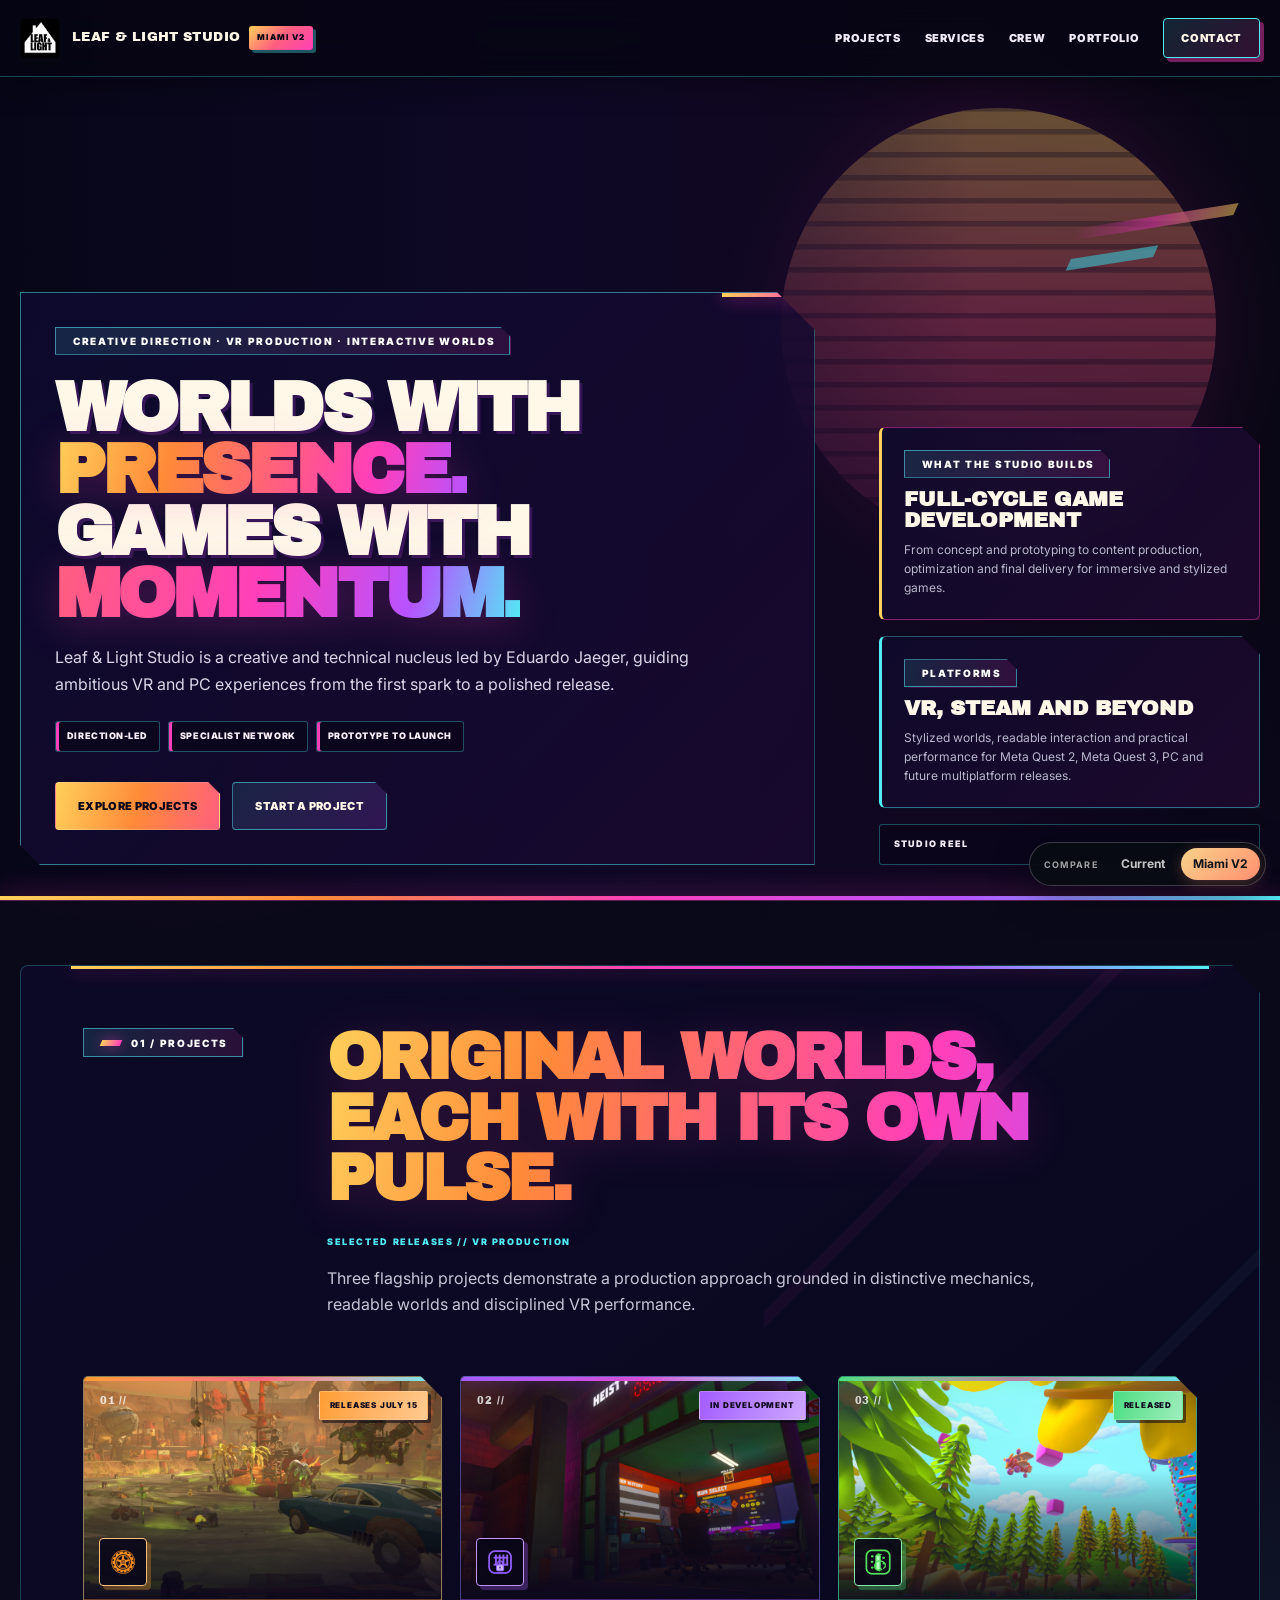
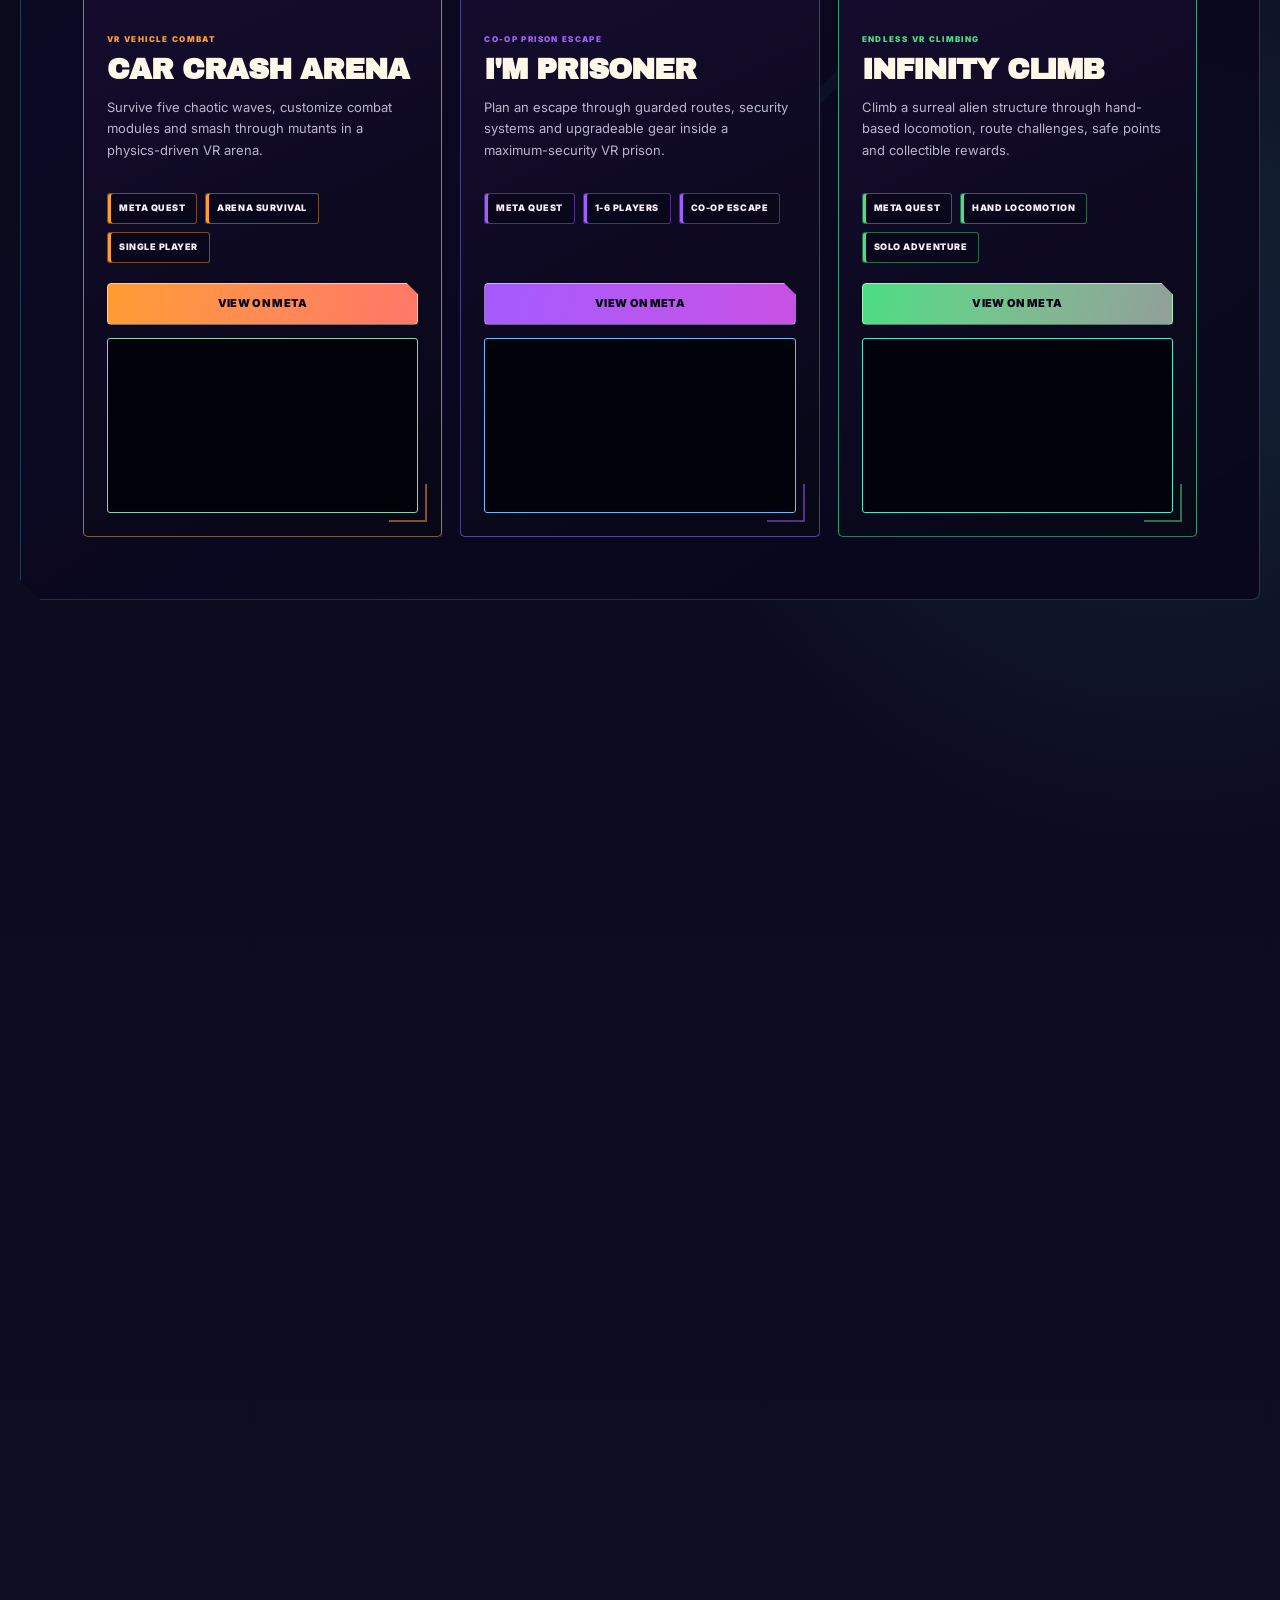
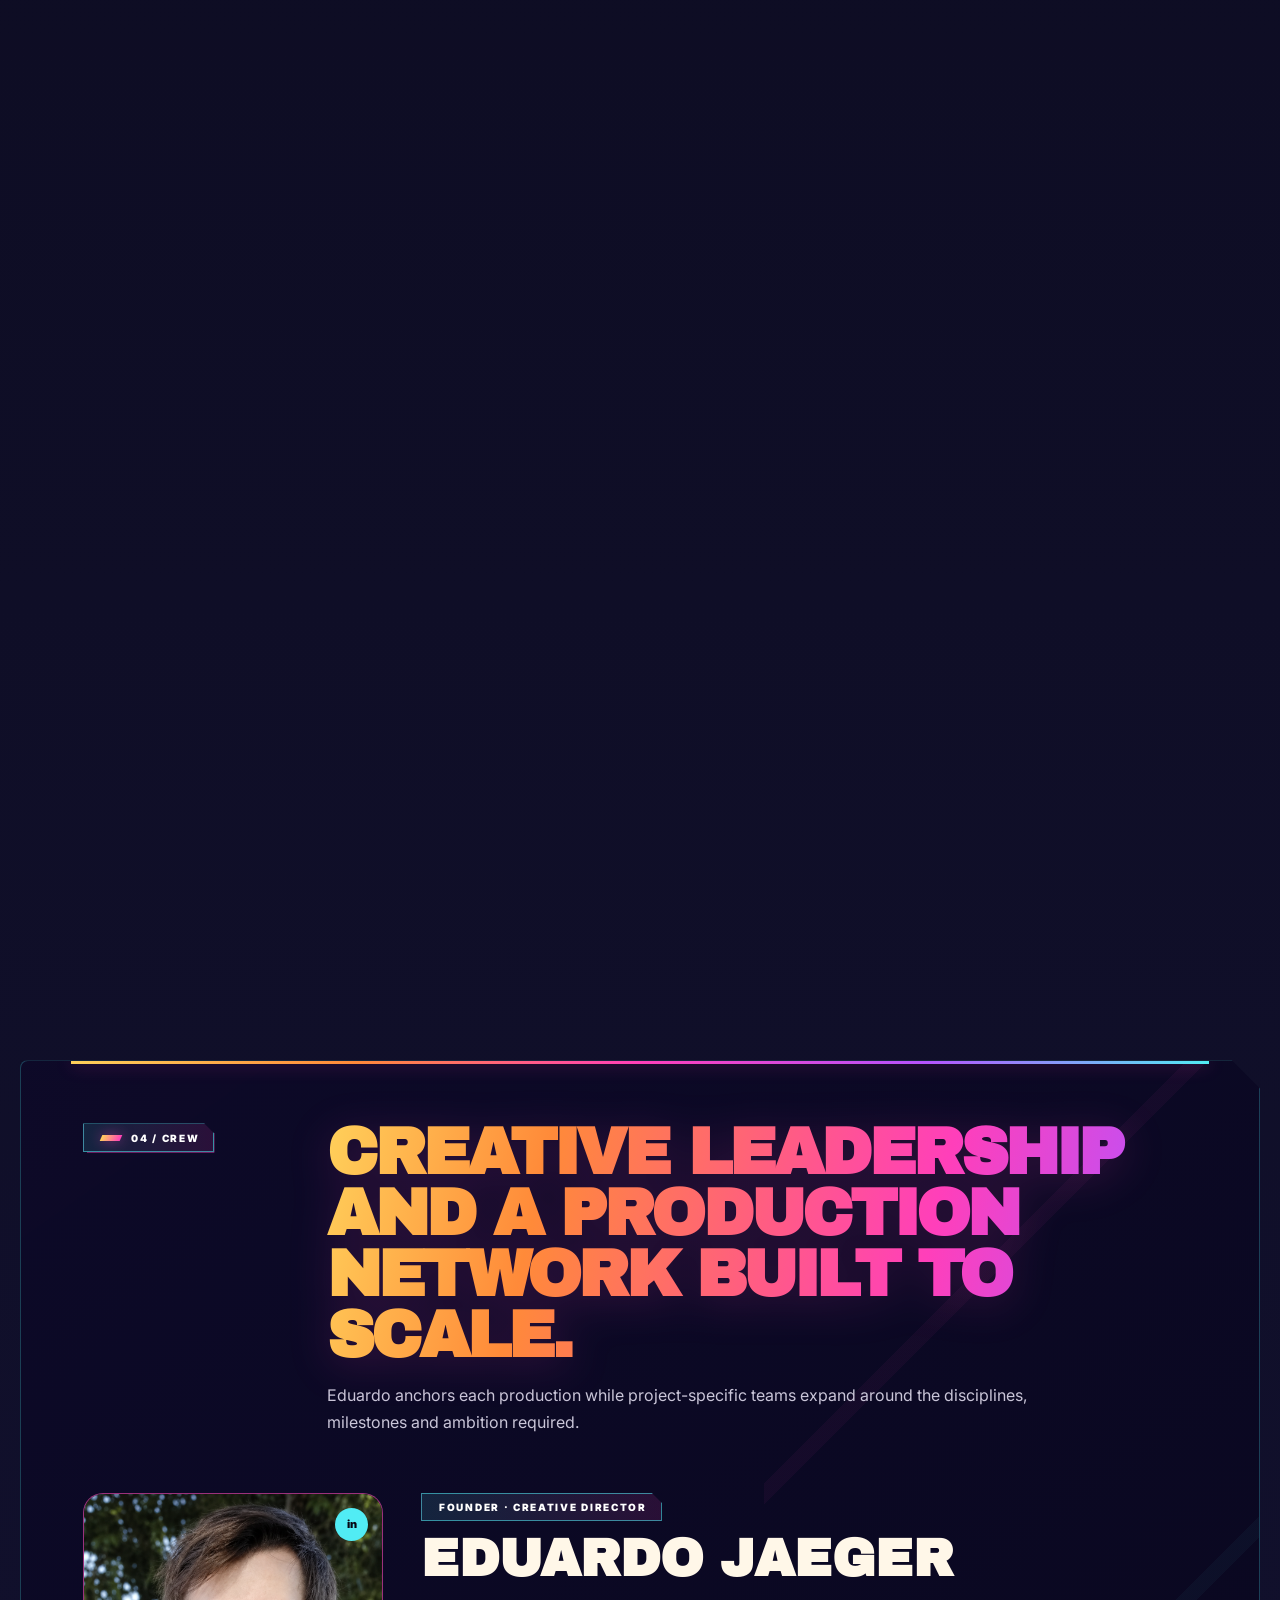
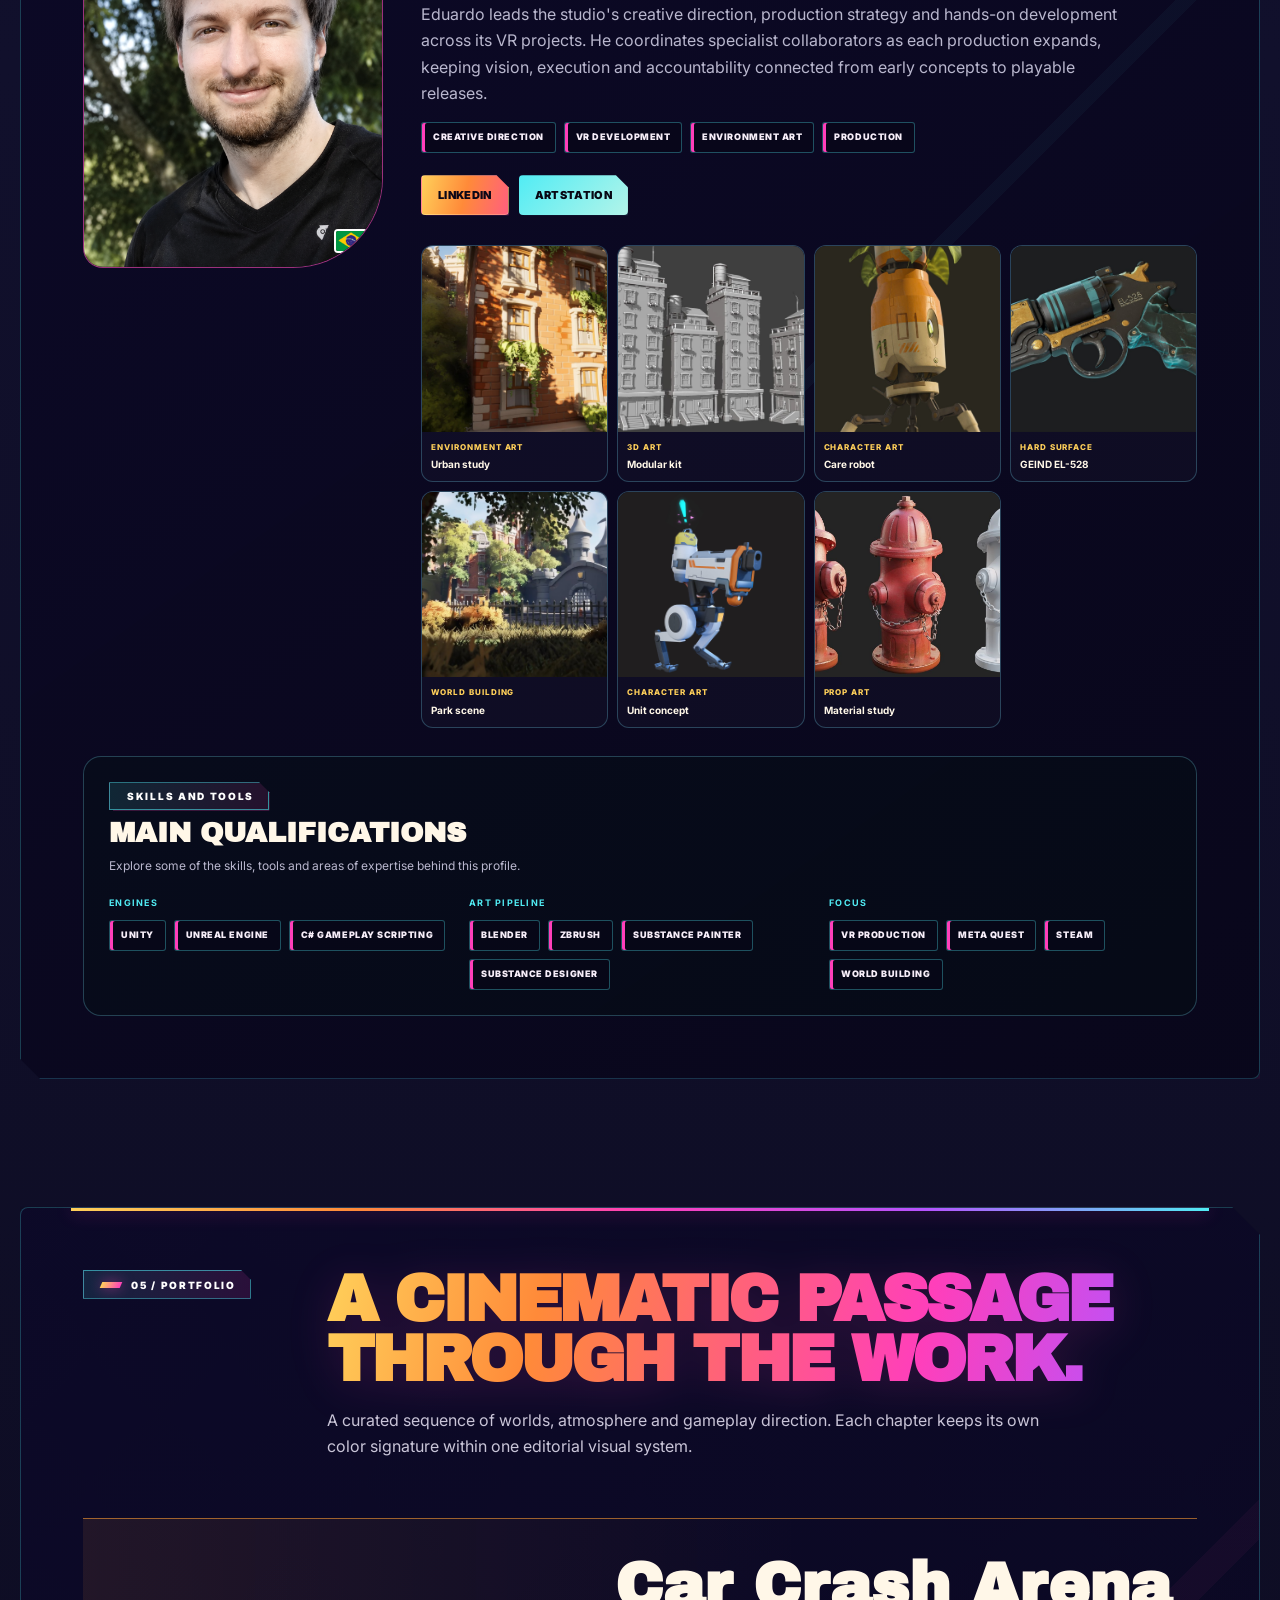
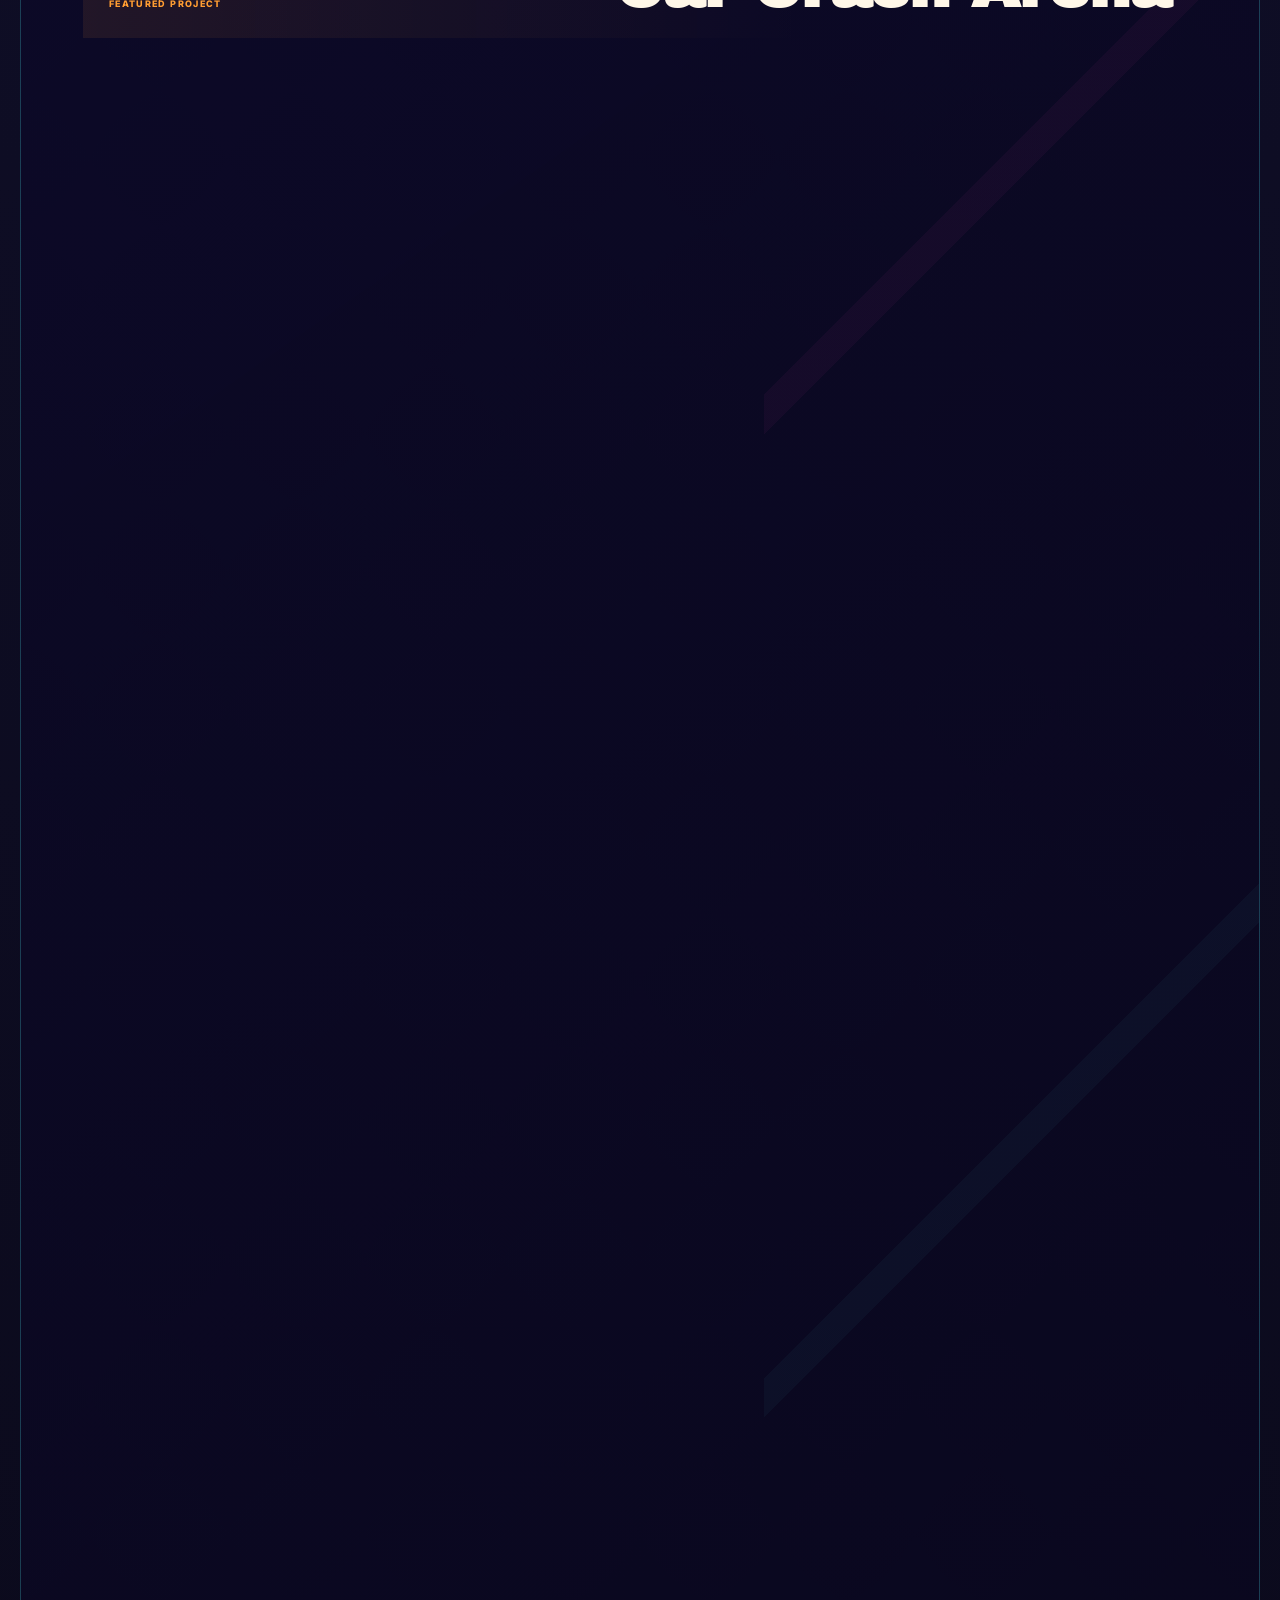
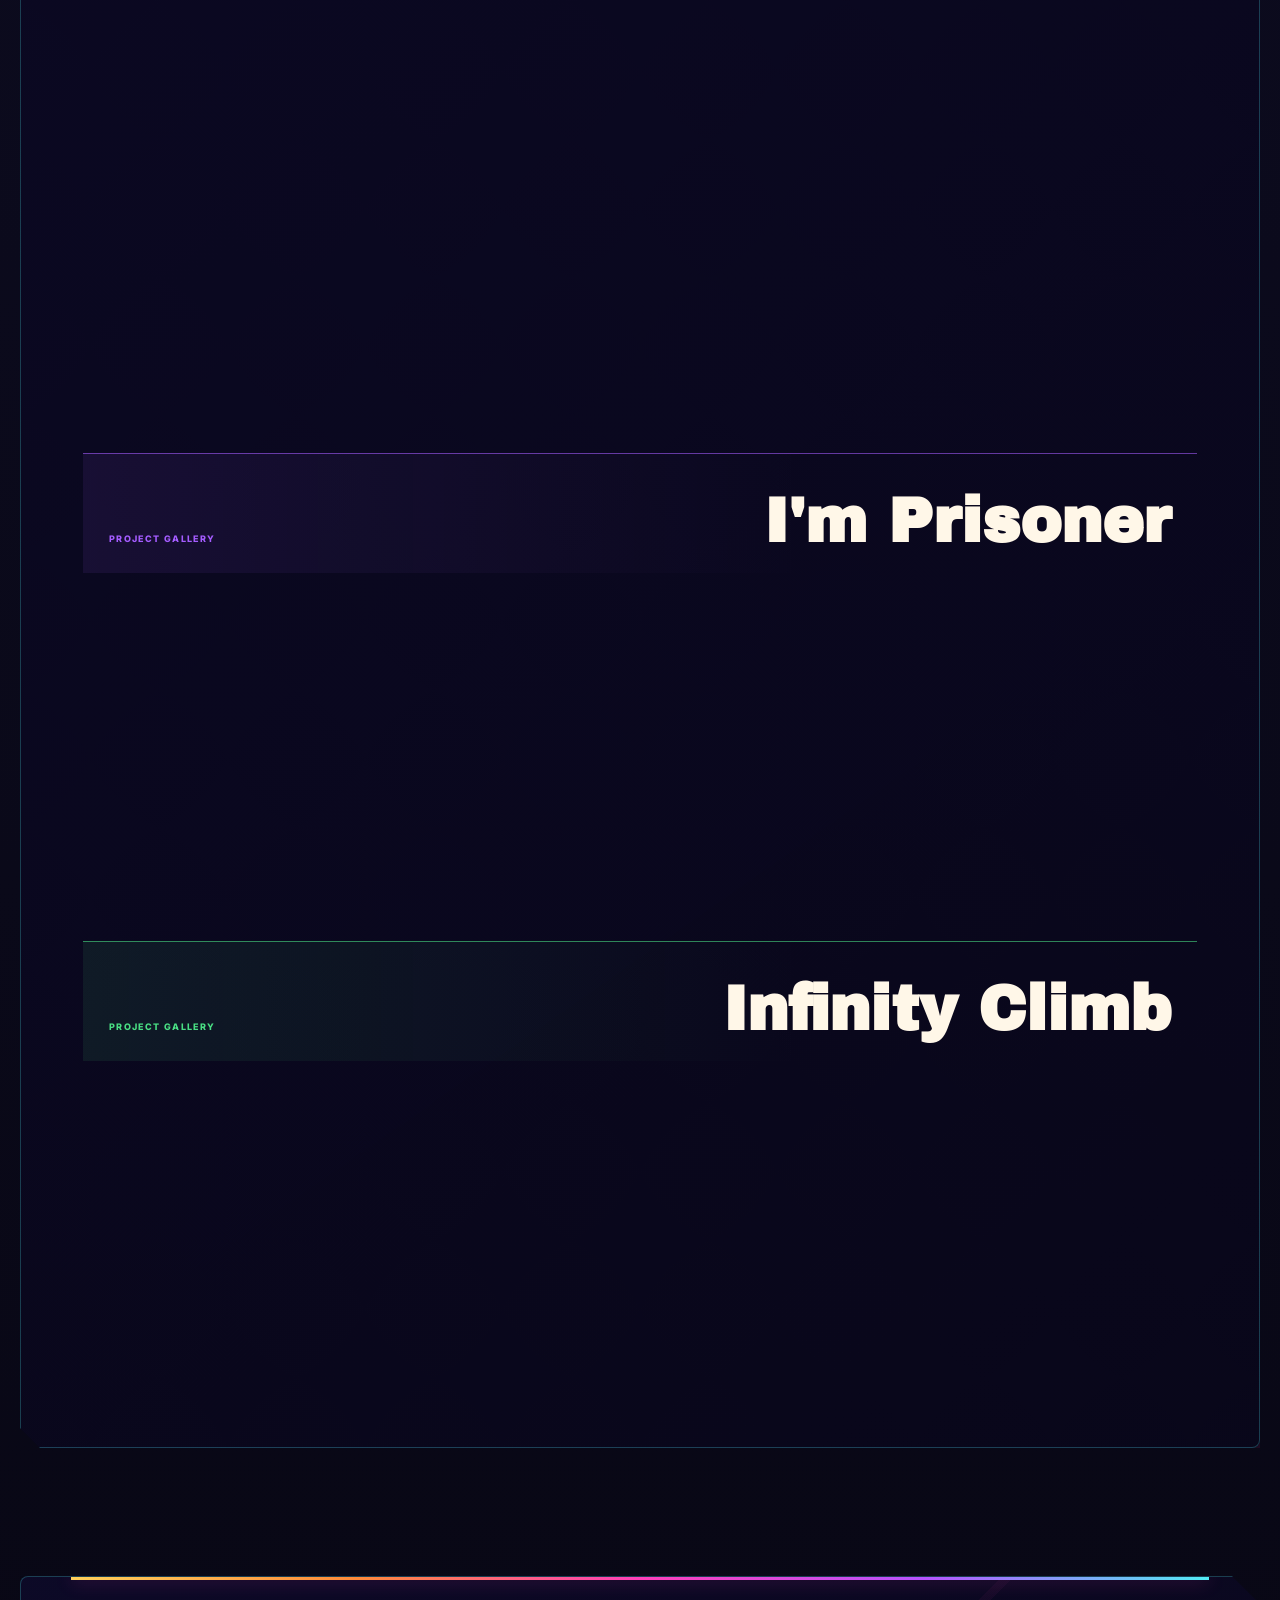
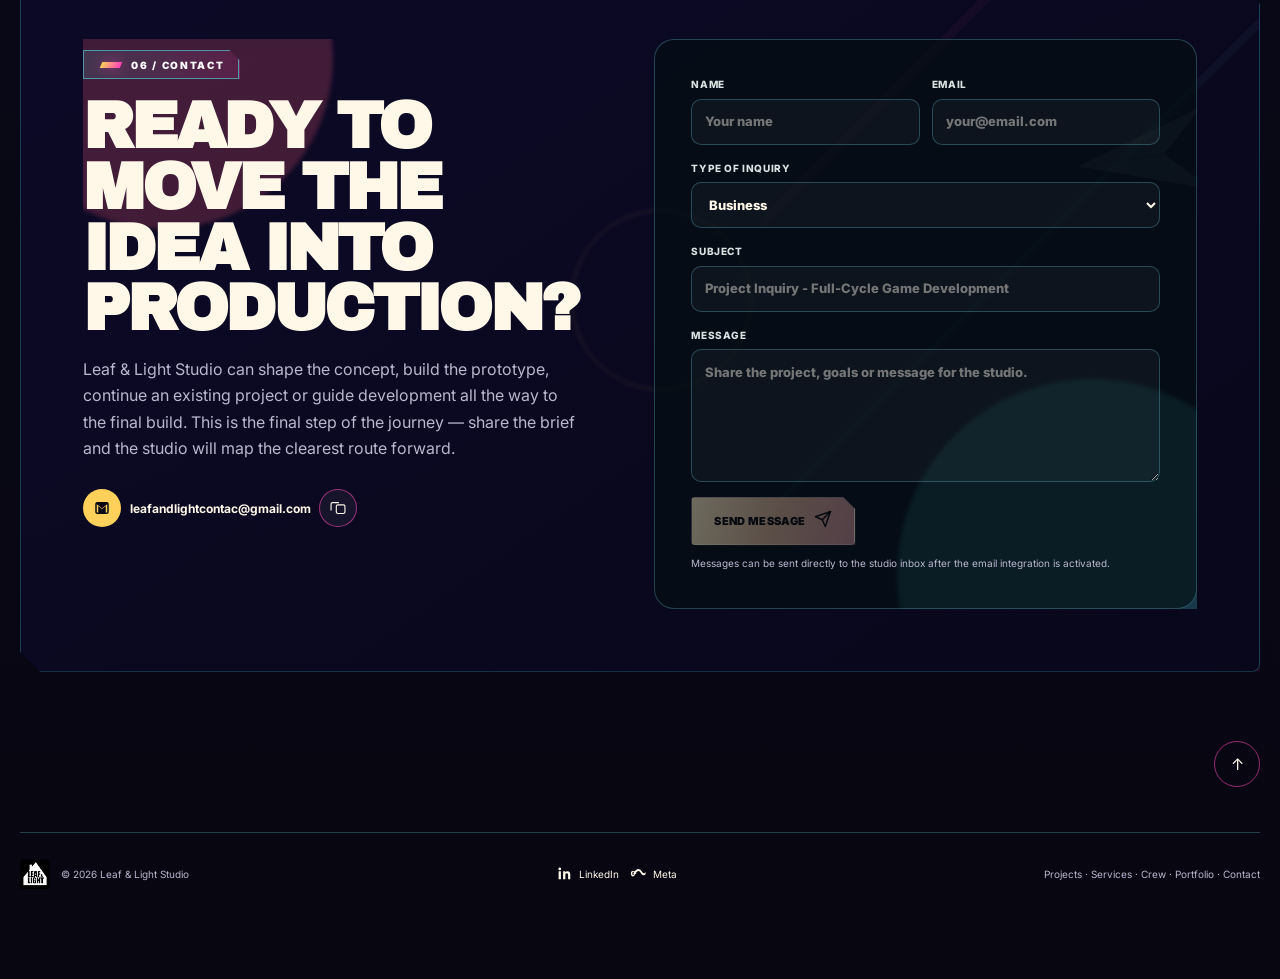
==== commit 3544796b: "site v2" ====
--- a/miami-v2.html
+++ b/miami-v2.html
@@ -7,7 +7,7 @@
   <title>Leaf & Light Studio | Miami V2</title>
   <link rel="preconnect" href="https://fonts.googleapis.com">
   <link rel="preconnect" href="https://fonts.gstatic.com" crossorigin>
-  <link href="https://fonts.googleapis.com/css2?family=Cormorant+Garamond:ital,wght@0,600;0,700;1,600&family=Manrope:wght@400;500;600;700;800&display=swap" rel="stylesheet">
+  <link href="https://fonts.googleapis.com/css2?family=Archivo+Black&family=Inter:wght@400;500;600;700;800;900&display=swap" rel="stylesheet">
   <link rel="stylesheet" href="assets/css/version-switcher.css" />
   <link rel="stylesheet" href="assets/css/miami-v2.css" />
 </head>
@@ -38,10 +38,16 @@
     <section class="hero">
       <div class="hero-bg">
       </div>
+      <div class="hero-atmosphere" aria-hidden="true">
+        <span class="hero-sun"></span>
+        <span class="hero-grid"></span>
+        <span class="hero-slash hero-slash--one"></span>
+        <span class="hero-slash hero-slash--two"></span>
+      </div>
       <div class="container hero-content">
         <div class="hero-copy">
           <div class="eyebrow">Creative direction · VR production · Interactive worlds</div>
-          <h1>Worlds with <em>presence.</em><br />Games with momentum.</h1>
+          <h1><span>Worlds with</span> <em>presence.</em><br /><span>Games with</span> <strong>momentum.</strong></h1>
           <p>
             Leaf &amp; Light Studio is a creative and technical nucleus led by Eduardo Jaeger, guiding ambitious VR and PC experiences from the first spark to a polished release.
           </p>
@@ -80,6 +86,7 @@
           <div class="eyebrow section-index">01 / Projects</div>
           <div>
             <h2>Original worlds, each with its own pulse.</h2>
+            <span class="section-signal" aria-hidden="true">Selected releases // VR production</span>
             <p>Three flagship projects demonstrate a production approach grounded in distinctive mechanics, readable worlds and disciplined VR performance.</p>
           </div>
         </div>
--- a/assets/css/miami-v2.css
+++ b/assets/css/miami-v2.css
@@ -1,24 +1,26 @@
 :root {
-  --ink: #09141a;
-  --ink-soft: #13242b;
-  --panel: rgba(10, 27, 34, 0.88);
-  --panel-solid: #0d2028;
-  --paper: #fff8ed;
-  --muted: #a9bdc0;
-  --line: rgba(255, 235, 204, 0.16);
-  --line-strong: rgba(255, 235, 204, 0.34);
-  --sun: #ffbd6e;
-  --coral: #ff796c;
-  --orchid: #c981ff;
-  --aqua: #5de0d2;
-  --project-orange: #ff9f43;
-  --project-purple: #a26bff;
-  --project-green: #62d48f;
-  --display: "Cormorant Garamond", Georgia, serif;
-  --sans: Manrope, Inter, Arial, sans-serif;
-  --radius: 30px;
-  --radius-sm: 18px;
-  --shadow: 0 28px 80px rgba(0, 0, 0, 0.28);
+  --ink: #070713;
+  --ink-soft: #11102a;
+  --panel: rgba(13, 10, 36, .93);
+  --panel-solid: #100d2d;
+  --paper: #fff7e8;
+  --muted: #b9b7ce;
+  --line: rgba(120, 232, 255, .25);
+  --line-strong: rgba(255, 73, 183, .58);
+  --sun: #ffd05a;
+  --orange: #ff8a39;
+  --coral: #ff5f7e;
+  --hot-pink: #ff3fba;
+  --orchid: #b653ff;
+  --aqua: #51ecf4;
+  --project-orange: #ff9d32;
+  --project-purple: #a45cff;
+  --project-green: #49de83;
+  --display: "Archivo Black", "Arial Black", Impact, sans-serif;
+  --sans: Inter, Arial, sans-serif;
+  --radius: 8px;
+  --radius-sm: 6px;
+  --shadow: 0 30px 90px rgba(0, 0, 0, .52);
   --content: 1240px;
 }
 
@@ -28,9 +30,9 @@
   margin: 0;
   color: var(--paper);
   background:
-    radial-gradient(circle at 8% 4%, rgba(255, 121, 108, .16), transparent 28rem),
-    radial-gradient(circle at 93% 20%, rgba(93, 224, 210, .10), transparent 30rem),
-    linear-gradient(180deg, #081217 0%, #0d2229 45%, #071116 100%);
+    radial-gradient(circle at 13% 4%, rgba(255, 63, 186, .17), transparent 32rem),
+    radial-gradient(circle at 91% 18%, rgba(81, 236, 244, .11), transparent 34rem),
+    linear-gradient(180deg, #080715 0%, #11102c 46%, #070611 100%);
   font-family: var(--sans);
   font-size: 16px;
   line-height: 1.65;
@@ -42,9 +44,9 @@
   inset: 0;
   content: "";
   pointer-events: none;
-  opacity: .22;
-  background-image: linear-gradient(rgba(255,255,255,.035) 1px, transparent 1px), linear-gradient(90deg, rgba(255,255,255,.025) 1px, transparent 1px);
-  background-size: 80px 80px;
+  opacity: .3;
+  background-image: linear-gradient(rgba(81,236,244,.045) 1px, transparent 1px), linear-gradient(90deg, rgba(255,63,186,.035) 1px, transparent 1px);
+  background-size: 56px 56px;
   mask-image: linear-gradient(to bottom, #000, transparent 80%);
 }
 body.lightbox-open { overflow: hidden; }
@@ -55,86 +57,101 @@
 .skip-link { position: fixed; z-index: 10000; top: 10px; left: 10px; transform: translateY(-150%); padding: 10px 16px; color: var(--ink); background: var(--sun); border-radius: 99px; text-decoration: none; font-weight: 800; }
 .skip-link:focus { transform: translateY(0); }
 .container { width: min(calc(100% - 40px), var(--content)); margin-inline: auto; }
-.eyebrow, .label { color: var(--sun); font-size: 11px; font-weight: 800; letter-spacing: .19em; line-height: 1.25; text-transform: uppercase; }
+.eyebrow, .label { width: fit-content; padding: 7px 14px 7px 17px; color: #fff; border: 1px solid rgba(81,236,244,.55); background: linear-gradient(90deg, rgba(81,236,244,.12), rgba(255,63,186,.12)); box-shadow: 4px 4px 0 rgba(255,63,186,.8); clip-path: polygon(0 0, calc(100% - 10px) 0, 100% 10px, 100% 100%, 0 100%); font-size: 10px; font-weight: 900; letter-spacing: .17em; line-height: 1.2; text-transform: uppercase; }
 h1, h2, h3, p { margin-top: 0; }
-h1, h2 { font-family: var(--display); }
-h2 { margin-bottom: 16px; font-size: clamp(42px, 5.1vw, 72px); line-height: .95; letter-spacing: -.035em; }
+h1, h2, h3 { font-family: var(--display); text-transform: uppercase; }
+h2 { margin-bottom: 16px; font-size: clamp(42px, 5.1vw, 70px); line-height: .93; letter-spacing: -.045em; }
 h3 { line-height: 1.15; }
 p { color: var(--muted); }
 
-.header { position: fixed; z-index: 1000; top: 0; right: 0; left: 0; border-bottom: 1px solid rgba(255,255,255,.08); background: rgba(7, 18, 23, .74); backdrop-filter: blur(18px); }
+.header { position: fixed; z-index: 1000; top: 0; right: 0; left: 0; border-bottom: 1px solid rgba(81,236,244,.28); background: rgba(7, 6, 20, .88); box-shadow: 0 8px 30px rgba(0,0,0,.35); backdrop-filter: blur(18px); }
 .nav { min-height: 76px; display: flex; align-items: center; justify-content: space-between; gap: 28px; }
 .brand { display: inline-flex; align-items: center; gap: 12px; color: var(--paper); text-decoration: none; }
 .brand img { width: 40px; height: 40px; object-fit: contain; filter: drop-shadow(0 5px 15px rgba(0,0,0,.25)); }
-.brand-name { display: flex; align-items: center; gap: 9px; font-size: 13px; font-weight: 800; letter-spacing: .02em; }
-.brand-edition { padding: 4px 7px; color: var(--ink); background: linear-gradient(135deg, var(--sun), var(--coral)); border-radius: 99px; font-size: 8px; letter-spacing: .13em; text-transform: uppercase; }
+.brand-name { display: flex; align-items: center; gap: 9px; font-family: var(--display); font-size: 13px; letter-spacing: .03em; text-transform: uppercase; }
+.brand-edition { padding: 5px 8px; color: var(--ink); background: linear-gradient(135deg, var(--sun), var(--coral), var(--hot-pink)); border-radius: 3px; box-shadow: 3px 3px 0 rgba(81,236,244,.35); font-family: var(--sans); font-size: 8px; font-weight: 900; letter-spacing: .13em; text-transform: uppercase; }
 .menu { display: flex; align-items: center; gap: 24px; }
-.menu a { position: relative; padding: 8px 0; color: #d7e2e2; font-size: 12px; font-weight: 700; text-decoration: none; }
-.menu a::after { position: absolute; right: 0; bottom: 2px; left: 0; height: 1px; content: ""; background: var(--coral); transform: scaleX(0); transition: transform .2s ease; }
+.menu a { position: relative; padding: 8px 0; color: #f0eaf7; font-size: 11px; font-weight: 900; letter-spacing: .06em; text-decoration: none; text-transform: uppercase; }
+.menu a::after { position: absolute; right: 0; bottom: 2px; left: 0; height: 2px; content: ""; background: linear-gradient(90deg, var(--sun), var(--hot-pink), var(--aqua)); box-shadow: 0 0 12px rgba(255,63,186,.5); transform: scaleX(0); transition: transform .2s ease; }
 .menu a:hover::after, .menu a.is-active::after { transform: scaleX(1); }
-.menu .cta { padding: 10px 17px; color: var(--ink); background: var(--paper); border-radius: 99px; }
+.menu .cta { padding: 10px 17px; color: var(--paper); border: 1px solid var(--aqua); border-radius: 4px; background: linear-gradient(135deg, rgba(81,236,244,.14), rgba(255,63,186,.18)); box-shadow: 4px 4px 0 rgba(255,63,186,.45); }
 .menu .cta::after { display: none; }
 
-.hero { position: relative; min-height: 100svh; display: grid; align-items: end; isolation: isolate; overflow: hidden; }
-.hero::before { position: absolute; z-index: 2; inset: 0; content: ""; background: linear-gradient(90deg, rgba(5,14,18,.96) 0%, rgba(5,14,18,.68) 45%, rgba(5,14,18,.14) 77%), linear-gradient(0deg, #08171d 0%, transparent 30%); }
-.hero::after { position: absolute; z-index: 3; right: -8vw; bottom: 10vh; width: 48vw; height: 30vw; content: ""; border: 1px solid rgba(255, 189, 110, .34); border-radius: 50%; transform: rotate(-12deg); box-shadow: inset 0 0 80px rgba(255,121,108,.08); }
-.hero-bg { position: absolute; z-index: 0; inset: 0; background: #0b1a20; }
+.hero { position: relative; min-height: 100svh; display: grid; align-items: end; isolation: isolate; overflow: hidden; border-bottom: 1px solid rgba(255,63,186,.35); }
+.hero::before { position: absolute; z-index: 2; inset: 0; content: ""; background: linear-gradient(90deg, rgba(7,6,24,.96) 0%, rgba(15,8,40,.87) 43%, rgba(32,7,47,.3) 76%, rgba(7,6,20,.25)), linear-gradient(0deg, #09071b 0%, transparent 38%); }
+.hero::after { position: absolute; z-index: 3; right: 0; bottom: 0; left: 0; height: 4px; content: ""; background: linear-gradient(90deg, var(--sun), var(--orange), var(--hot-pink), var(--orchid), var(--aqua)); box-shadow: 0 0 24px rgba(255,63,186,.7); }
+.hero-bg { position: absolute; z-index: 0; inset: 0; background: #090715; }
 .hero-slide { position: absolute; inset: 0; opacity: 0; transform: scale(1.045); transition: opacity 1.1s ease, transform 6s ease; }
 .hero-slide.active { opacity: 1; transform: scale(1); }
-.hero-slide img { width: 100%; height: 100%; object-fit: cover; }
-.hero-content { position: relative; z-index: 4; min-height: 100svh; display: grid; grid-template-columns: minmax(0, 1.55fr) minmax(280px, .7fr); align-items: end; gap: 7vw; padding-top: 150px; padding-bottom: clamp(70px, 9vh, 110px); }
-.hero-copy { max-width: 790px; }
-.hero-copy .eyebrow { margin-bottom: 24px; }
-.hero h1 { margin-bottom: 24px; font-size: clamp(59px, 8.4vw, 126px); line-height: .78; letter-spacing: -.055em; text-wrap: balance; }
-.hero h1 em { color: var(--coral); font-weight: 600; text-shadow: 0 0 35px rgba(255,121,108,.22); }
-.hero-copy > p { max-width: 650px; margin-bottom: 28px; color: #d1dddd; font-size: clamp(16px, 1.5vw, 20px); }
+.hero-slide img { width: 100%; height: 100%; object-fit: cover; filter: saturate(1.14) contrast(1.05); }
+.hero-atmosphere { position: absolute; z-index: 1; inset: 0; pointer-events: none; overflow: hidden; }
+.hero-sun { position: absolute; top: 12%; right: 5%; width: min(34vw, 460px); aspect-ratio: 1; border-radius: 50%; background: repeating-linear-gradient(0deg, transparent 0 17px, rgba(9,7,27,.34) 18px 23px), linear-gradient(180deg, rgba(255,208,90,.82), rgba(255,95,126,.75) 48%, rgba(255,63,186,.32)); filter: blur(.2px); opacity: .62; box-shadow: 0 0 90px rgba(255,63,186,.25); }
+.hero-grid { position: absolute; right: -5%; bottom: -26%; width: 62%; height: 72%; background-image: linear-gradient(rgba(81,236,244,.24) 1px, transparent 1px), linear-gradient(90deg, rgba(81,236,244,.22) 1px, transparent 1px); background-size: 54px 34px; opacity: .28; transform: perspective(350px) rotateX(57deg) rotateZ(-4deg); transform-origin: center bottom; mask-image: linear-gradient(to top, #000, transparent 88%); }
+.hero-slash { position: absolute; width: 150px; height: 12px; background: linear-gradient(90deg, transparent, var(--hot-pink), var(--sun)); transform: skewX(-32deg) rotate(-10deg); opacity: .7; }
+.hero-slash--one { top: 24%; right: 4%; }
+.hero-slash--two { top: 28%; right: 10%; width: 80px; background: var(--aqua); }
+.hero-content { position: relative; z-index: 4; min-height: 100svh; display: grid; grid-template-columns: minmax(0, 1.5fr) minmax(300px, .72fr); align-items: end; gap: clamp(28px,5vw,75px); padding-top: 95px; padding-bottom: 35px; }
+.hero-copy { position: relative; min-width: 0; max-width: 830px; padding: clamp(25px,2.65vw,34px); border: 1px solid rgba(81,236,244,.5); background: linear-gradient(135deg, rgba(13,10,46,.93), rgba(26,9,48,.78)); box-shadow: 10px 10px 0 rgba(255,63,186,.17), 16px 16px 0 rgba(81,236,244,.07), var(--shadow); clip-path: polygon(0 0, calc(100% - 38px) 0, 100% 38px, 100% 100%, 20px 100%, 0 calc(100% - 20px)); }
+.hero-copy::after { position: absolute; top: 0; right: 0; width: 92px; height: 4px; content: ""; background: linear-gradient(90deg,var(--sun),var(--hot-pink)); box-shadow: 0 0 18px rgba(255,63,186,.75); }
+.hero-copy .eyebrow { margin-bottom: 22px; }
+.hero h1 { margin-bottom: 20px; font-family: var(--display); font-size: clamp(48px, 5.5vw, 80px); font-style: normal; line-height: .88; letter-spacing: -.055em; text-transform: uppercase; text-wrap: balance; }
+.hero h1 span { color: var(--paper); text-shadow: 3px 3px 0 rgba(105,40,145,.42); }
+.hero h1 em, .hero h1 strong { display: inline; color: transparent; background: linear-gradient(105deg, var(--sun) 0%, var(--orange) 28%, var(--coral) 54%, var(--hot-pink) 76%, var(--orchid) 100%); background-clip: text; -webkit-background-clip: text; filter: drop-shadow(0 7px 20px rgba(255,63,186,.22)); font: inherit; font-style: normal; }
+.hero h1 strong { background-image: linear-gradient(105deg, var(--coral), var(--hot-pink) 44%, var(--orchid) 76%, var(--aqua)); }
+.hero-copy > p { max-width: 680px; margin-bottom: 24px; color: #d9d5e8; font-size: clamp(14px,1.25vw,18px); }
 .hero-pills, .approach-pills, .leader-tags, .tag-row, .skill-list { display: flex; flex-wrap: wrap; gap: 8px; }
-.hero-pills span, .approach-pills span, .leader-tags span, .tag, .skill-list span { padding: 7px 11px; color: #dce6e5; border: 1px solid var(--line); border-radius: 99px; background: rgba(7, 18, 23, .44); font-size: 10px; font-weight: 700; letter-spacing: .06em; text-transform: uppercase; }
+.hero-pills span, .approach-pills span, .leader-tags span, .tag, .skill-list span { padding: 7px 11px; color: #f6edf8; border: 1px solid rgba(81,236,244,.32); border-radius: 3px; background: rgba(8,6,25,.68); box-shadow: inset 3px 0 0 var(--hot-pink); font-size: 9px; font-weight: 900; letter-spacing: .06em; text-transform: uppercase; }
 .hero-buttons { display: flex; flex-wrap: wrap; gap: 12px; margin-top: 30px; }
-.btn, .store-link { min-height: 48px; display: inline-flex; align-items: center; justify-content: center; gap: 9px; padding: 0 21px; color: var(--ink); background: linear-gradient(135deg, var(--sun), var(--coral)); border: 0; border-radius: 99px; box-shadow: 0 12px 30px rgba(255,121,108,.18); font-size: 12px; font-weight: 800; text-decoration: none; transition: transform .2s ease, box-shadow .2s ease; }
-.btn + .btn { color: var(--paper); border: 1px solid var(--line-strong); background: rgba(8,20,26,.52); box-shadow: none; }
-.btn:hover, .store-link:hover { transform: translateY(-2px); box-shadow: 0 16px 36px rgba(255,121,108,.27); }
-.hero-side { display: grid; gap: 12px; align-self: end; }
-.side-card { padding: 22px; border: 1px solid var(--line); border-radius: var(--radius-sm); background: rgba(8,22,28,.62); backdrop-filter: blur(14px); }
-.side-card strong { display: block; margin: 7px 0 8px; font-family: var(--display); font-size: 25px; line-height: 1; }
+.btn, .store-link { min-height: 48px; display: inline-flex; align-items: center; justify-content: center; gap: 9px; padding: 0 22px; color: #0b0717; background: linear-gradient(105deg, var(--sun), var(--orange), var(--coral)); border: 1px solid rgba(255,255,255,.2); border-radius: 4px; box-shadow: 5px 5px 0 rgba(255,63,186,.38), 0 12px 30px rgba(255,63,186,.16); clip-path: polygon(0 0, calc(100% - 12px) 0, 100% 12px, 100% 100%, 0 100%); font-size: 11px; font-weight: 900; letter-spacing: .03em; text-decoration: none; text-transform: uppercase; transition: transform .2s ease, box-shadow .2s ease; }
+.btn + .btn { color: var(--paper); border-color: rgba(81,236,244,.55); background: linear-gradient(135deg, rgba(81,236,244,.12), rgba(182,83,255,.18)); box-shadow: 5px 5px 0 rgba(81,236,244,.16); }
+.btn:hover, .store-link:hover { transform: translate(-2px,-2px); box-shadow: 8px 8px 0 rgba(255,63,186,.42), 0 18px 38px rgba(255,63,186,.24); }
+.hero-side { min-width: 0; display: grid; gap: 16px; align-self: end; }
+.side-card { position: relative; padding: 22px; border: 1px solid rgba(255,63,186,.46); border-left: 3px solid var(--sun); border-radius: var(--radius-sm); background: linear-gradient(135deg, rgba(15,10,43,.94), rgba(31,10,47,.86)); box-shadow: 7px 7px 0 rgba(255,63,186,.17), 0 20px 40px rgba(0,0,0,.3); clip-path: polygon(0 0, calc(100% - 18px) 0, 100% 18px, 100% 100%, 0 100%); backdrop-filter: blur(14px); }
+.side-card:nth-child(2) { border-color: rgba(81,236,244,.45); border-left-color: var(--aqua); box-shadow: 7px 7px 0 rgba(81,236,244,.12), 0 20px 40px rgba(0,0,0,.3); }
+.side-card strong { display: block; margin: 11px 0 8px; font-family: var(--display); font-size: 21px; line-height: 1.02; text-transform: uppercase; }
 .side-card p { margin: 0; font-size: 12px; line-height: 1.6; }
-.hero-cover-control { display: flex; align-items: center; justify-content: space-between; padding: 11px 5px 0; color: #d3dfde; font-size: 9px; font-weight: 800; letter-spacing: .14em; text-transform: uppercase; }
+.hero-cover-control { display: flex; align-items: center; justify-content: space-between; padding: 12px 14px; color: #f3eaf5; border: 1px solid rgba(81,236,244,.3); border-radius: 3px; background: rgba(8,6,25,.65); font-size: 9px; font-weight: 900; letter-spacing: .14em; text-transform: uppercase; }
 .slide-dots { display: flex; gap: 7px; }
-.slide-dots button { width: 24px; height: 3px; padding: 0; border: 0; border-radius: 99px; background: rgba(255,255,255,.28); cursor: pointer; }
-.slide-dots button.active { background: var(--coral); }
+.slide-dots button { width: 13px; height: 13px; padding: 0; border: 1px solid rgba(255,255,255,.25); border-radius: 2px; background: rgba(255,255,255,.12); cursor: pointer; transform: skewX(-12deg); }
+.slide-dots button.active { background: linear-gradient(135deg,var(--sun),var(--hot-pink)); box-shadow: 0 0 14px rgba(255,63,186,.7); }
 
 .section { position: relative; padding: clamp(42px, 5vw, 72px) 0; }
-.section > .container { position: relative; padding: clamp(28px, 5vw, 68px); border: 1px solid var(--line); border-radius: var(--radius); background: linear-gradient(145deg, rgba(15,40,48,.84), rgba(8,23,29,.94)); box-shadow: var(--shadow); overflow: hidden; }
-.section > .container::before { position: absolute; top: 0; right: 7%; left: 7%; height: 1px; content: ""; background: linear-gradient(90deg, transparent, rgba(255,189,110,.72), transparent); }
-.section-head { display: grid; grid-template-columns: 180px 1fr; gap: clamp(24px, 5vw, 70px); align-items: start; margin-bottom: clamp(32px, 5vw, 64px); }
+.section > .container { position: relative; padding: clamp(28px, 5vw, 62px); border: 1px solid rgba(81,236,244,.24); border-radius: var(--radius); background: linear-gradient(145deg, rgba(13,10,40,.94), rgba(9,7,27,.97)); box-shadow: 10px 10px 0 rgba(255,63,186,.09), var(--shadow); clip-path: polygon(0 0, calc(100% - 28px) 0, 100% 28px, 100% 100%, 20px 100%, 0 calc(100% - 20px)); overflow: hidden; }
+.section > .container::before { position: absolute; top: 0; right: 4%; left: 4%; height: 3px; content: ""; background: linear-gradient(90deg, var(--sun), var(--orange), var(--hot-pink), var(--orchid), var(--aqua)); box-shadow: 0 0 18px rgba(255,63,186,.48); }
+.section > .container::after { position: absolute; z-index: -1; top: 0; right: 0; width: 40%; height: 100%; content: ""; background: linear-gradient(135deg, transparent 20%, rgba(255,63,186,.045) 20% 21%, transparent 21% 45%, rgba(81,236,244,.035) 45% 46%, transparent 46%); pointer-events: none; }
+.section-head { display: grid; grid-template-columns: 180px 1fr; gap: clamp(24px, 5vw, 70px); align-items: start; margin-bottom: clamp(32px, 5vw, 58px); }
 .section-head > div:last-child { max-width: 820px; }
-.section-head p { max-width: 720px; margin-bottom: 0; }
+.section-head p { max-width: 720px; margin-bottom: 0; color: #c9c5d8; }
+.section-head h2 { color: transparent; background: linear-gradient(103deg, var(--sun), var(--orange) 26%, var(--coral) 51%, var(--hot-pink) 72%, var(--orchid)); background-clip: text; -webkit-background-clip: text; filter: drop-shadow(0 7px 22px rgba(255,63,186,.16)); }
 .section-index { display: inline-flex; align-items: center; gap: 10px; padding-top: 8px; }
-.section-index::before { width: 32px; height: 1px; content: ""; background: currentColor; }
-
-.project-grid { display: grid; grid-template-columns: repeat(3, minmax(0, 1fr)); gap: 18px; }
-.project-card { --accent: var(--project-orange); position: relative; display: flex; min-width: 0; flex-direction: column; border: 1px solid var(--line); border-radius: 22px; background: rgba(5,17,22,.72); overflow: hidden; transition: transform .25s ease, border-color .25s ease; }
+.section-index::before { width: 20px; height: 6px; content: ""; background: linear-gradient(90deg,var(--sun),var(--hot-pink)); box-shadow: 0 0 12px rgba(255,63,186,.55); transform: skewX(-24deg); }
+.section-signal { display: inline-flex; margin: 0 0 15px; color: var(--aqua); font-size: 9px; font-weight: 900; letter-spacing: .18em; text-transform: uppercase; }
+
+.project-grid { display: grid; grid-template-columns: repeat(3, minmax(0, 1fr)); gap: 18px; counter-reset: game; }
+.project-card { --accent: var(--project-orange); position: relative; display: flex; min-width: 0; flex-direction: column; border: 1px solid color-mix(in srgb, var(--accent) 48%, #51ecf4 20%); border-radius: 5px; background: linear-gradient(155deg, rgba(25,14,53,.98), rgba(7,7,22,.98)); box-shadow: 7px 7px 0 color-mix(in srgb, var(--accent) 13%, transparent), 0 25px 50px rgba(0,0,0,.32); clip-path: polygon(0 0, calc(100% - 22px) 0, 100% 22px, 100% 100%, 0 100%); overflow: hidden; counter-increment: game; transition: transform .25s ease, border-color .25s ease, box-shadow .25s ease; }
 .project-card:nth-child(2) { --accent: var(--project-purple); }
 .project-card:nth-child(3) { --accent: var(--project-green); }
-.project-card:hover { transform: translateY(-5px); border-color: color-mix(in srgb, var(--accent) 62%, transparent); }
-.project-card::after { position: absolute; right: 16px; bottom: 16px; width: 52px; height: 52px; content: ""; border-right: 1px solid var(--accent); border-bottom: 1px solid var(--accent); opacity: .35; }
-.project-media { position: relative; aspect-ratio: 16 / 10; overflow: hidden; }
+.project-card:hover { transform: translate(-3px,-7px); border-color: color-mix(in srgb, var(--accent) 82%, white); box-shadow: 11px 12px 0 color-mix(in srgb, var(--accent) 18%, transparent), 0 32px 58px rgba(0,0,0,.38); }
+.project-card::before { position: absolute; z-index: 4; top: 0; right: 0; left: 0; height: 4px; content: ""; background: linear-gradient(90deg, var(--accent), color-mix(in srgb,var(--accent) 42%,var(--hot-pink)), var(--aqua)); box-shadow: 0 0 15px color-mix(in srgb, var(--accent) 55%, transparent); }
+.project-card::after { position: absolute; right: 14px; bottom: 14px; width: 38px; height: 38px; content: ""; border-right: 2px solid var(--accent); border-bottom: 2px solid var(--accent); opacity: .5; }
+.project-media { position: relative; aspect-ratio: 16 / 10; border-bottom: 1px solid color-mix(in srgb,var(--accent) 35%,transparent); overflow: hidden; }
 .project-media > img { width: 100%; height: 100%; object-fit: cover; transition: transform .6s ease; }
 .project-card:hover .project-media > img { transform: scale(1.04); }
-.project-media::after { position: absolute; inset: 0; content: ""; background: linear-gradient(to top, rgba(5,17,22,.88), transparent 58%); }
-.project-identity { position: absolute; z-index: 2; bottom: 13px; left: 15px; width: 46px; height: 46px; display: grid; place-items: center; padding: 7px; border: 1px solid color-mix(in srgb, var(--accent) 55%, white); border-radius: 13px; background: rgba(4,14,18,.82); }
+.project-media::before { position: absolute; z-index: 2; top: 16px; left: 16px; content: "0" counter(game) " //"; color: rgba(255,255,255,.78); font-family: var(--display); font-size: 10px; letter-spacing: .08em; }
+.project-media::after { position: absolute; inset: 0; content: ""; background: linear-gradient(to top, rgba(10,7,29,.94), transparent 58%), linear-gradient(135deg, color-mix(in srgb,var(--accent) 14%,transparent), transparent 45%); }
+.project-identity { position: absolute; z-index: 3; bottom: 13px; left: 15px; width: 48px; height: 48px; display: grid; place-items: center; padding: 7px; border: 1px solid color-mix(in srgb, var(--accent) 65%, white); border-radius: 4px; background: rgba(8,6,24,.88); box-shadow: 4px 4px 0 color-mix(in srgb,var(--accent) 30%,transparent); }
 .project-identity img { width: 100%; height: 100%; object-fit: contain; }
-.project-status { position: absolute; z-index: 2; top: 13px; right: 13px; padding: 6px 9px; color: #fff; background: color-mix(in srgb, var(--accent) 75%, #111); border-radius: 99px; font-size: 9px; font-weight: 800; letter-spacing: .08em; text-transform: uppercase; }
+.project-status { position: absolute; z-index: 3; top: 14px; right: 13px; padding: 7px 10px; color: #100a1f; border: 1px solid rgba(255,255,255,.22); border-radius: 2px; background: linear-gradient(105deg,var(--accent),color-mix(in srgb,var(--accent) 55%,white)); box-shadow: 3px 3px 0 rgba(6,5,20,.55); font-size: 8px; font-weight: 900; letter-spacing: .1em; text-transform: uppercase; }
 .project-body { display: flex; flex: 1; flex-direction: column; padding: 23px; }
 .project-title { margin-bottom: 12px; }
-.project-kicker { color: var(--accent); font-size: 9px; font-weight: 800; letter-spacing: .15em; text-transform: uppercase; }
-.project-title h3 { margin: 5px 0 0; font-family: var(--display); font-size: 35px; }
+.project-kicker { color: var(--accent); font-size: 8px; font-weight: 900; letter-spacing: .17em; text-transform: uppercase; }
+.project-title h3 { margin: 7px 0 0; color: var(--paper); font-family: var(--display); font-size: 29px; letter-spacing: -.035em; line-height: .98; text-transform: uppercase; }
 .project-body > p { min-height: 78px; margin-bottom: 18px; font-size: 13px; }
 .tag-row { margin-bottom: 20px; }
-.tag { border-color: color-mix(in srgb, var(--accent) 30%, transparent); }
+.tag { border-color: color-mix(in srgb, var(--accent) 46%, transparent); box-shadow: inset 3px 0 0 var(--accent); }
 .project-actions { display: grid; gap: 13px; margin-top: auto; }
-.store-link { min-height: 42px; color: #fff; background: color-mix(in srgb, var(--accent) 72%, #182029); box-shadow: none; }
-.video-embed { position: relative; aspect-ratio: 16 / 9; overflow: hidden; border: 1px solid var(--line); border-radius: 13px; background: #020709; }
+.store-link { min-height: 42px; color: #090617; border-color: color-mix(in srgb,var(--accent) 50%,white); background: linear-gradient(105deg,var(--accent),color-mix(in srgb,var(--accent) 60%,var(--hot-pink))); box-shadow: 4px 4px 0 color-mix(in srgb,var(--accent) 22%,transparent); }
+.video-embed { position: relative; aspect-ratio: 16 / 9; border: 1px solid color-mix(in srgb,var(--accent) 35%,var(--aqua)); border-radius: 3px; background: #02020a; overflow: hidden; }
 .video-embed iframe { position: absolute; inset: 0; width: 100%; height: 100%; border: 0; }
 
 .services-grid { display: grid; grid-template-columns: repeat(3, 1fr); gap: 14px; }
@@ -321,12 +338,15 @@
   .menu a { flex: 0 0 auto; font-size: 10px; }
   .menu .cta { padding: 6px 12px; }
   .hero-content { padding-top: 155px; }
-  .hero::before { background: linear-gradient(90deg, rgba(5,14,18,.94), rgba(5,14,18,.48)), linear-gradient(0deg, #08171d, transparent 40%); }
-  .hero h1 { font-size: clamp(56px, 18vw, 84px); line-height: .82; }
+  .hero::before { background: linear-gradient(90deg, rgba(7,6,24,.96), rgba(24,7,43,.56)), linear-gradient(0deg, #09071b, transparent 44%); }
+  .hero-copy { padding: 25px 19px 28px; }
+  .hero h1 { font-size: clamp(43px, 13.5vw, 64px); line-height: .9; }
+  .hero-sun { top: 18%; right: -22%; width: 88vw; opacity: .42; }
+  .hero-grid { right: -35%; width: 120%; }
   .hero-side { grid-template-columns: 1fr; }
   .hero-cover-control { grid-column: auto; }
   .section { padding: 24px 0; }
-  .section > .container { padding: 25px 18px; border-radius: 22px; }
+  .section > .container { padding: 25px 18px; border-radius: 6px; }
   .section-head { grid-template-columns: 1fr; gap: 14px; }
   .section-head h2 { font-size: 45px; }
   .project-card { display: flex; }
@@ -359,6 +379,8 @@
 }
 
 @media (max-width: 430px) {
+  .hero-copy, .hero-side { width: 100%; max-width: 100%; }
+  .hero h1 { font-size: clamp(40px, 12.4vw, 52px); }
   .hero-buttons .btn { width: 100%; }
   .hero-pills { gap: 5px; }
   .hero-pills span { font-size: 8px; }
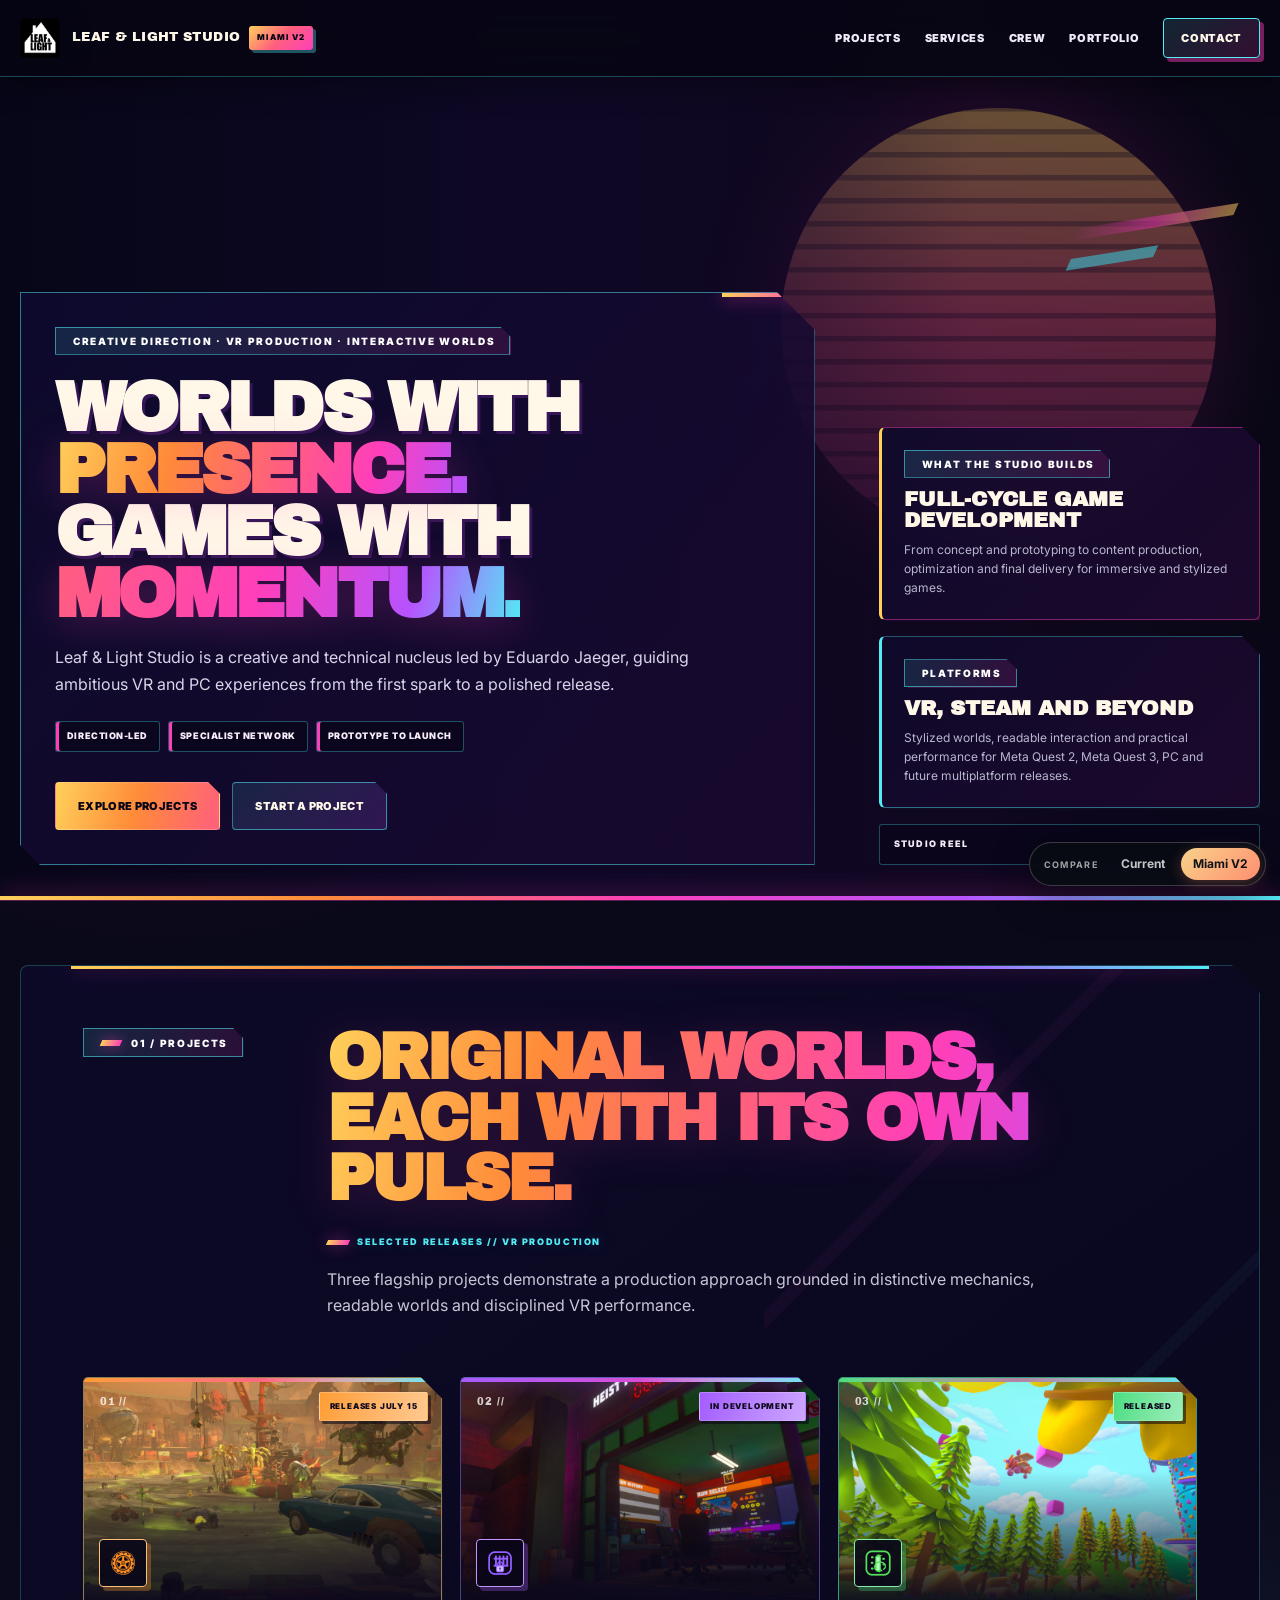
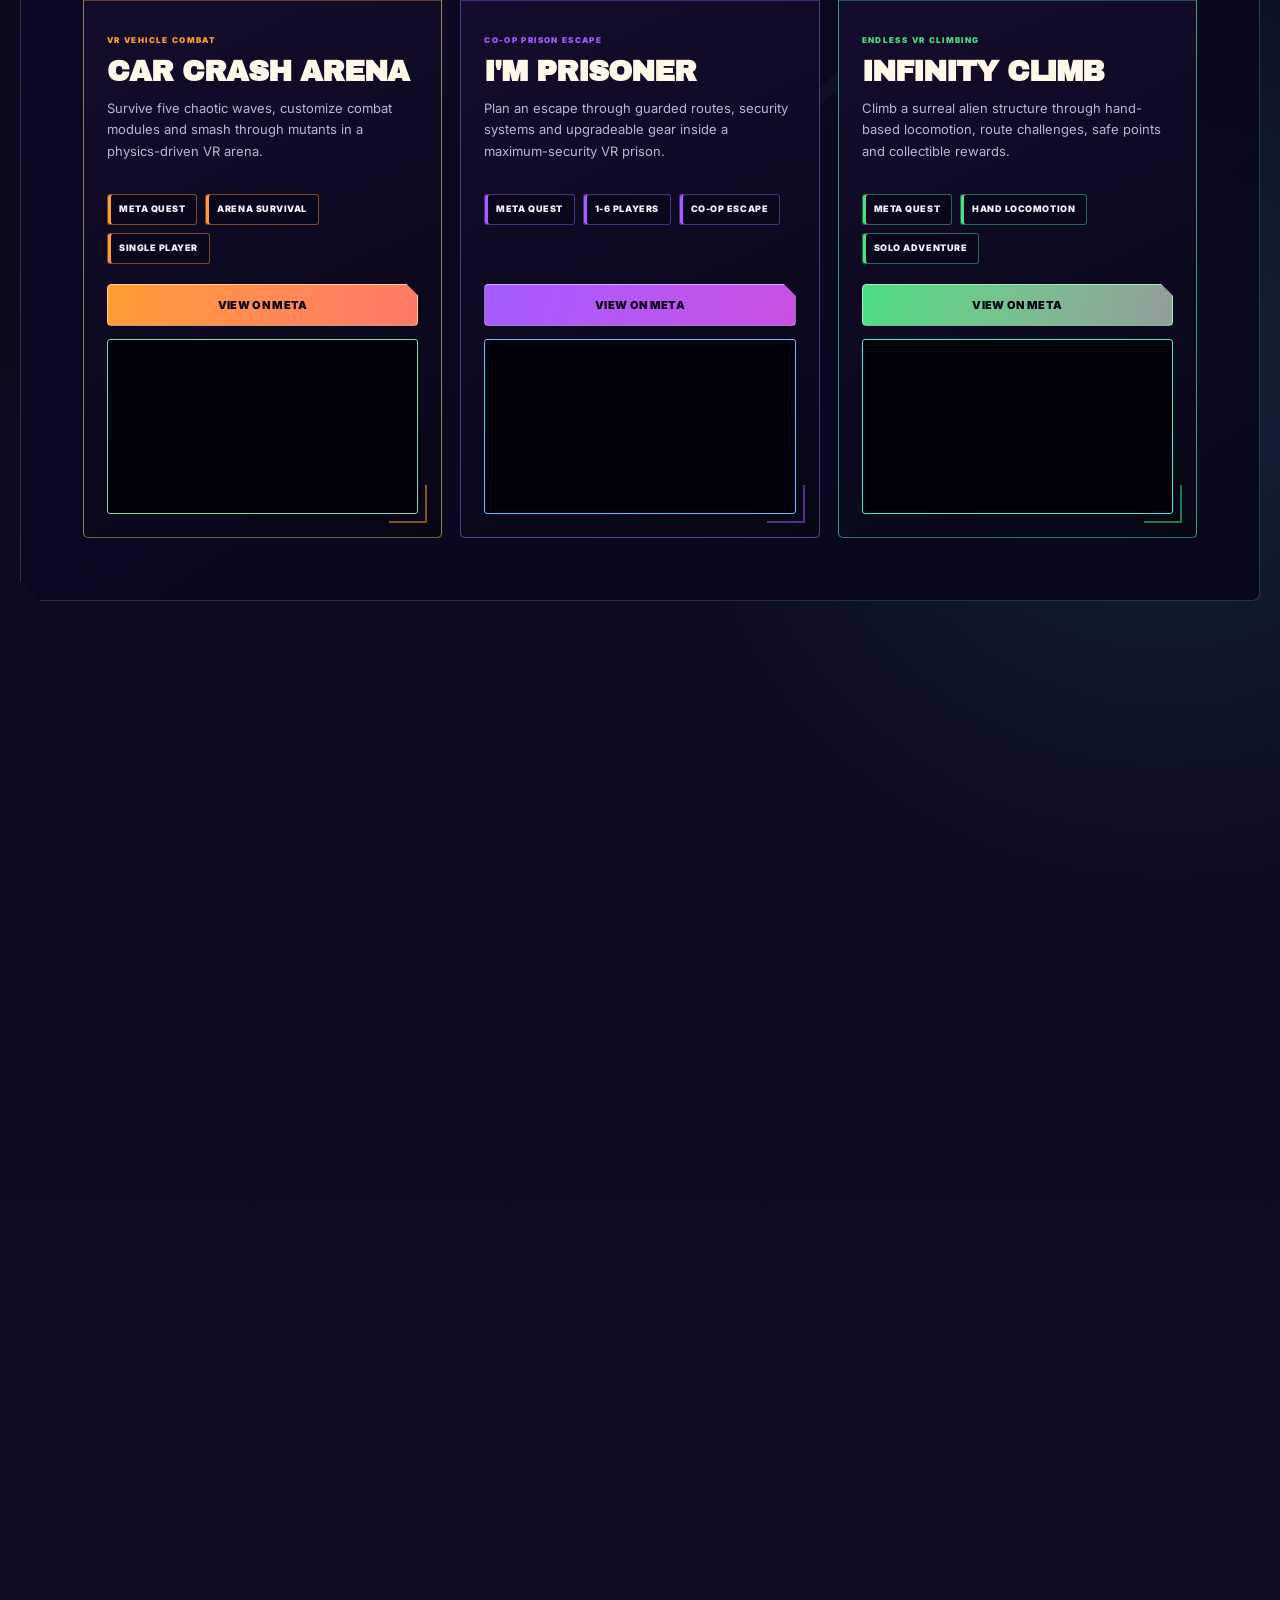
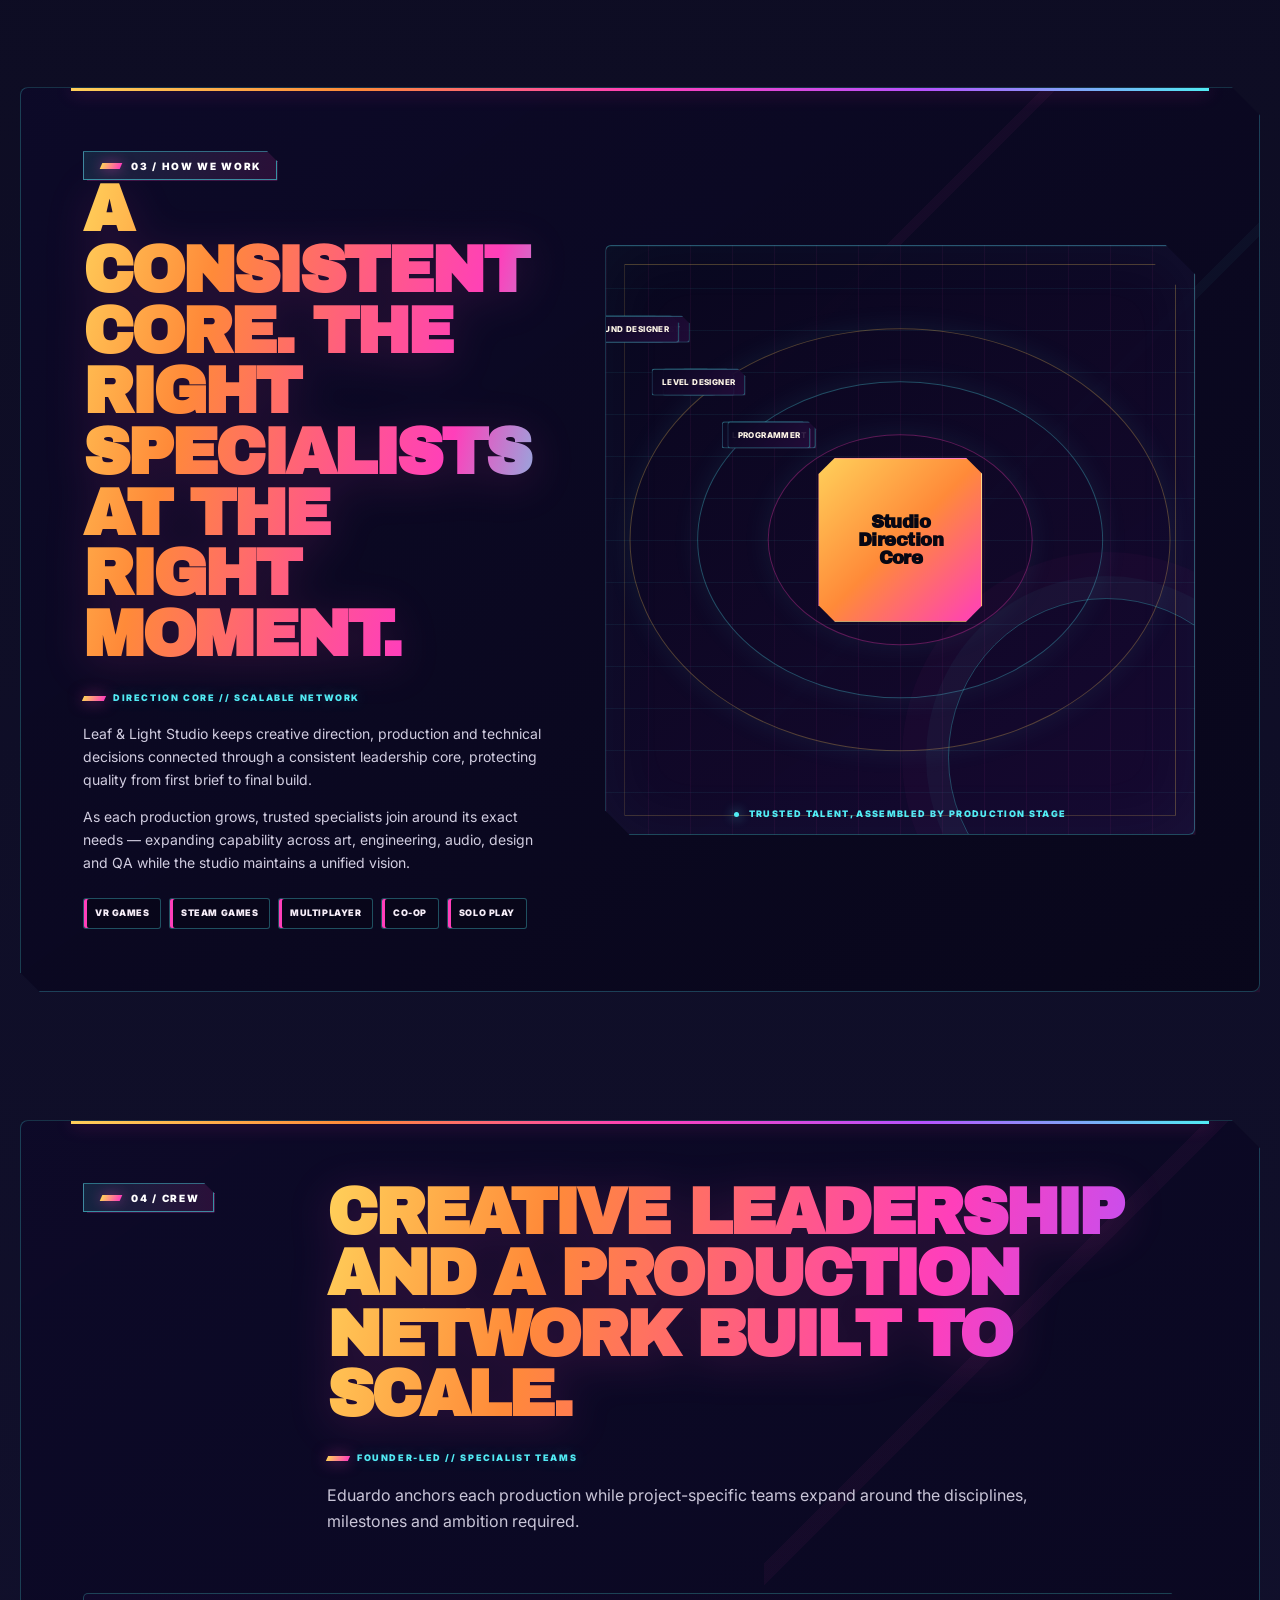
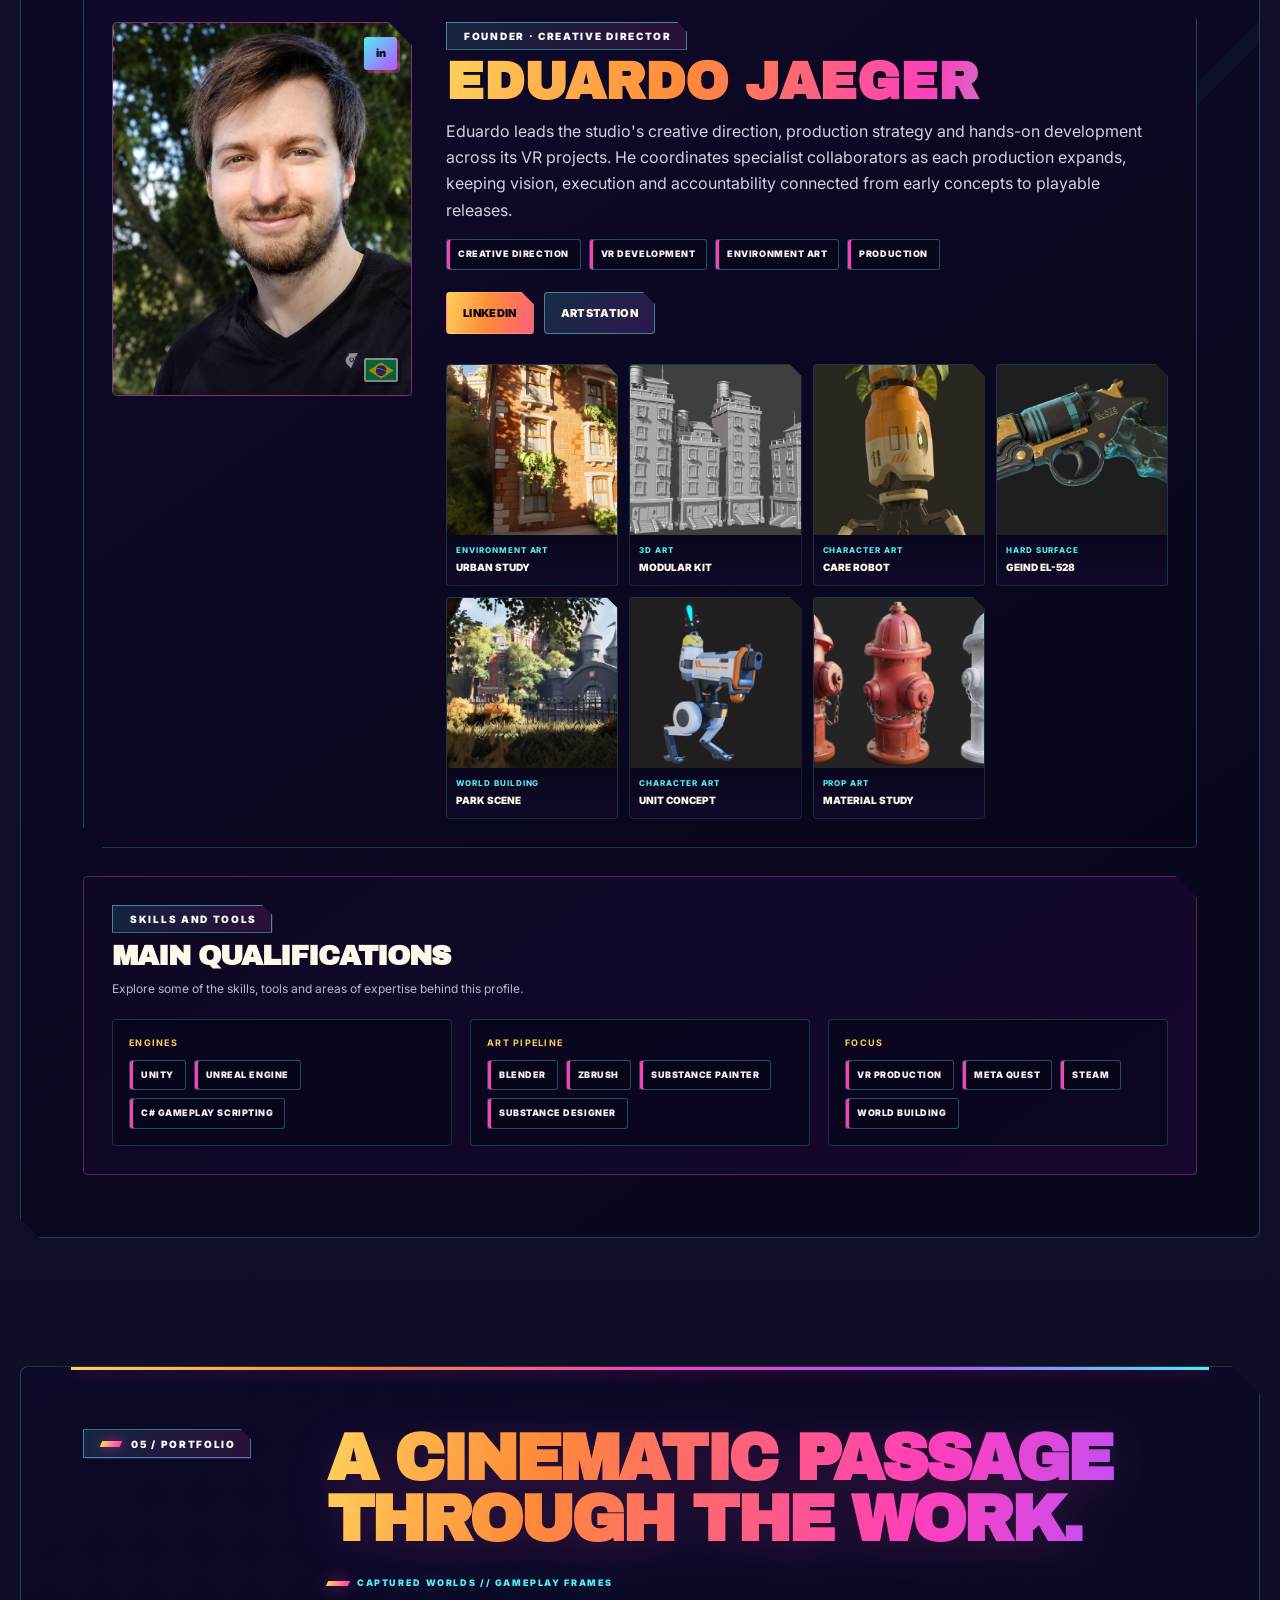
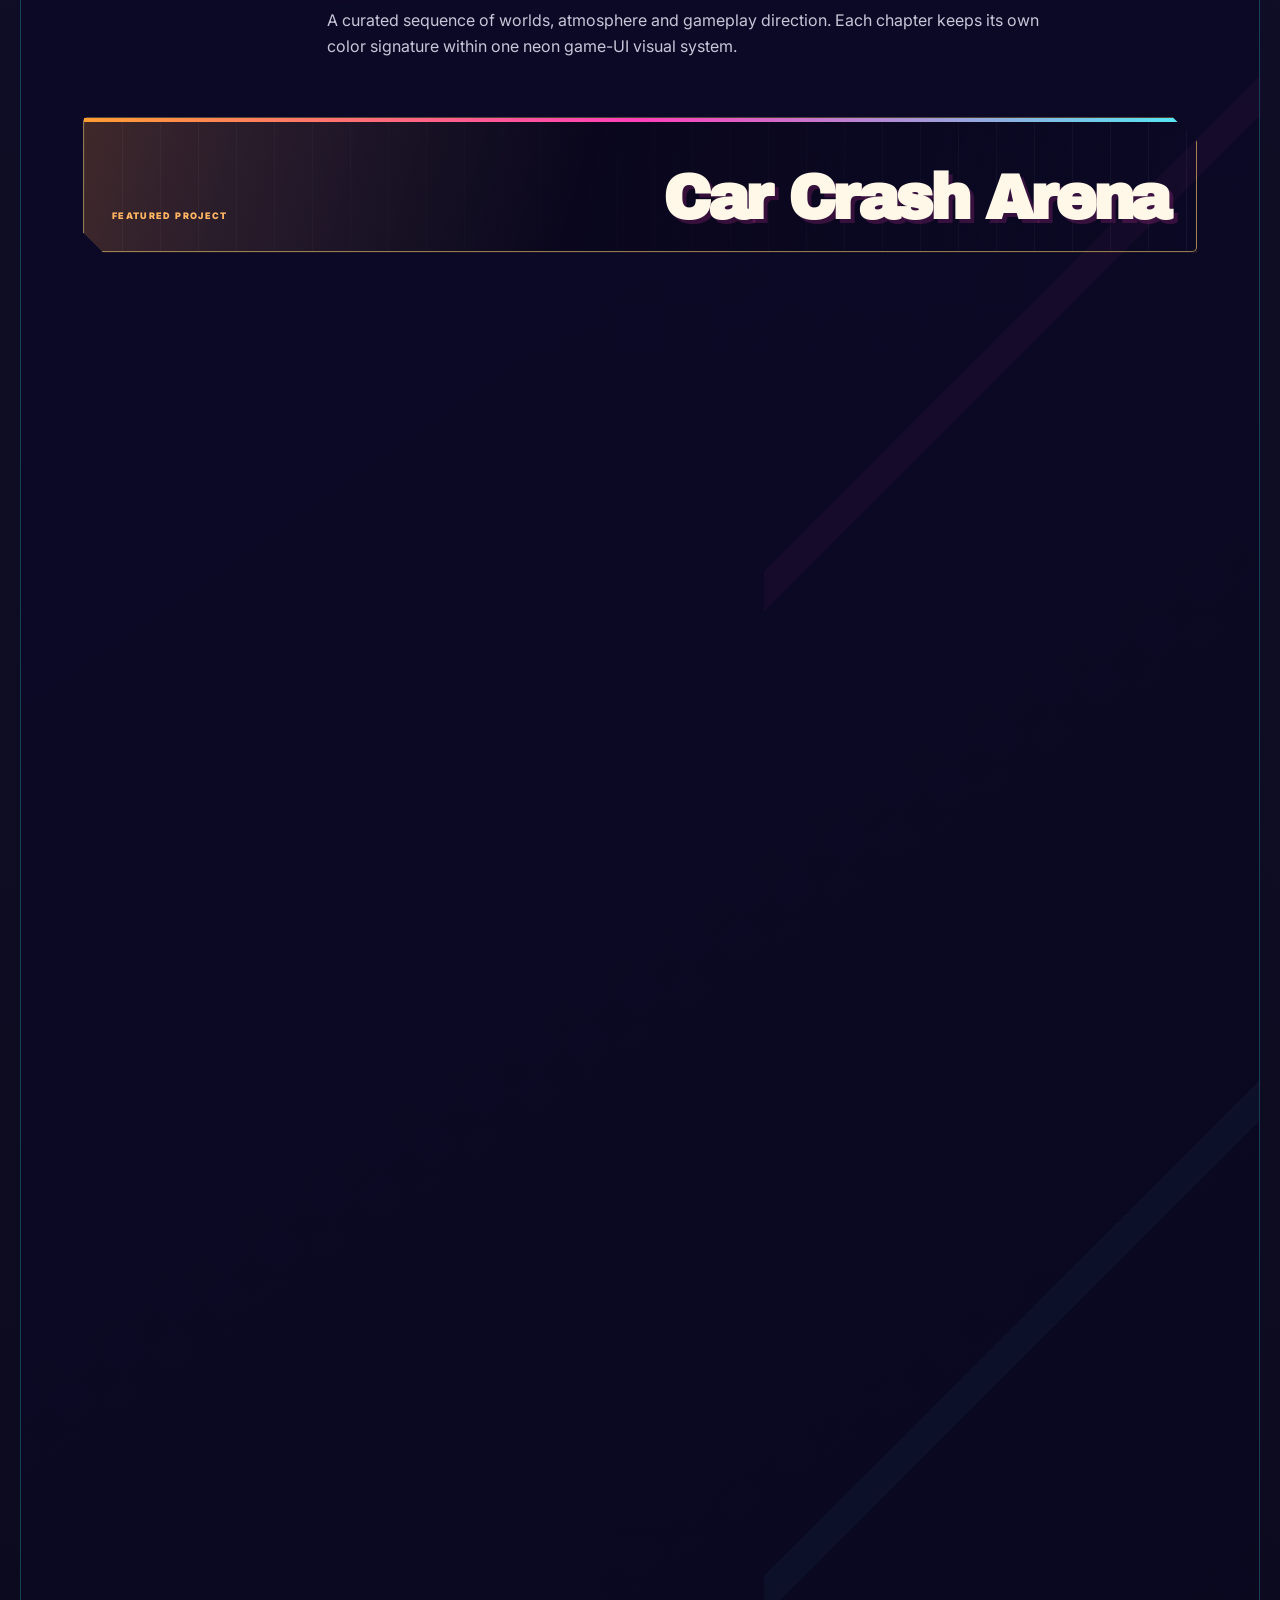
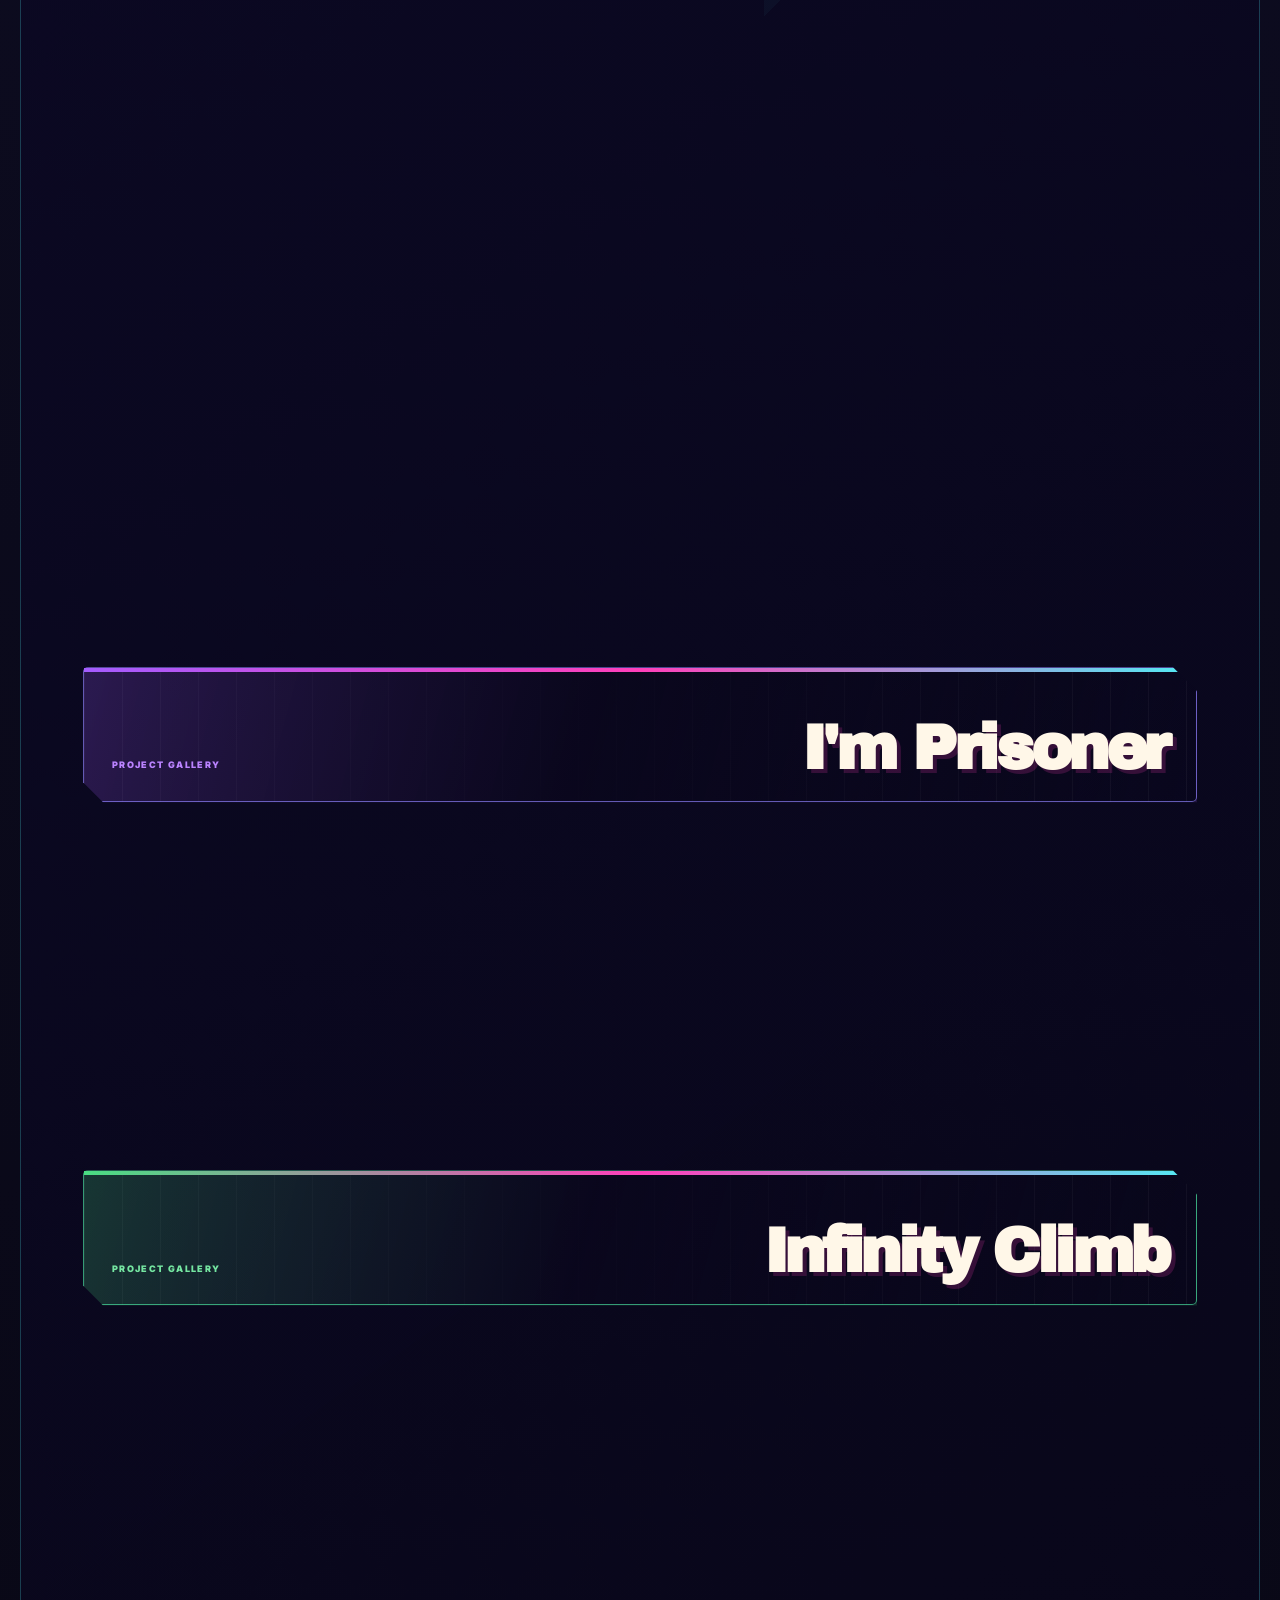
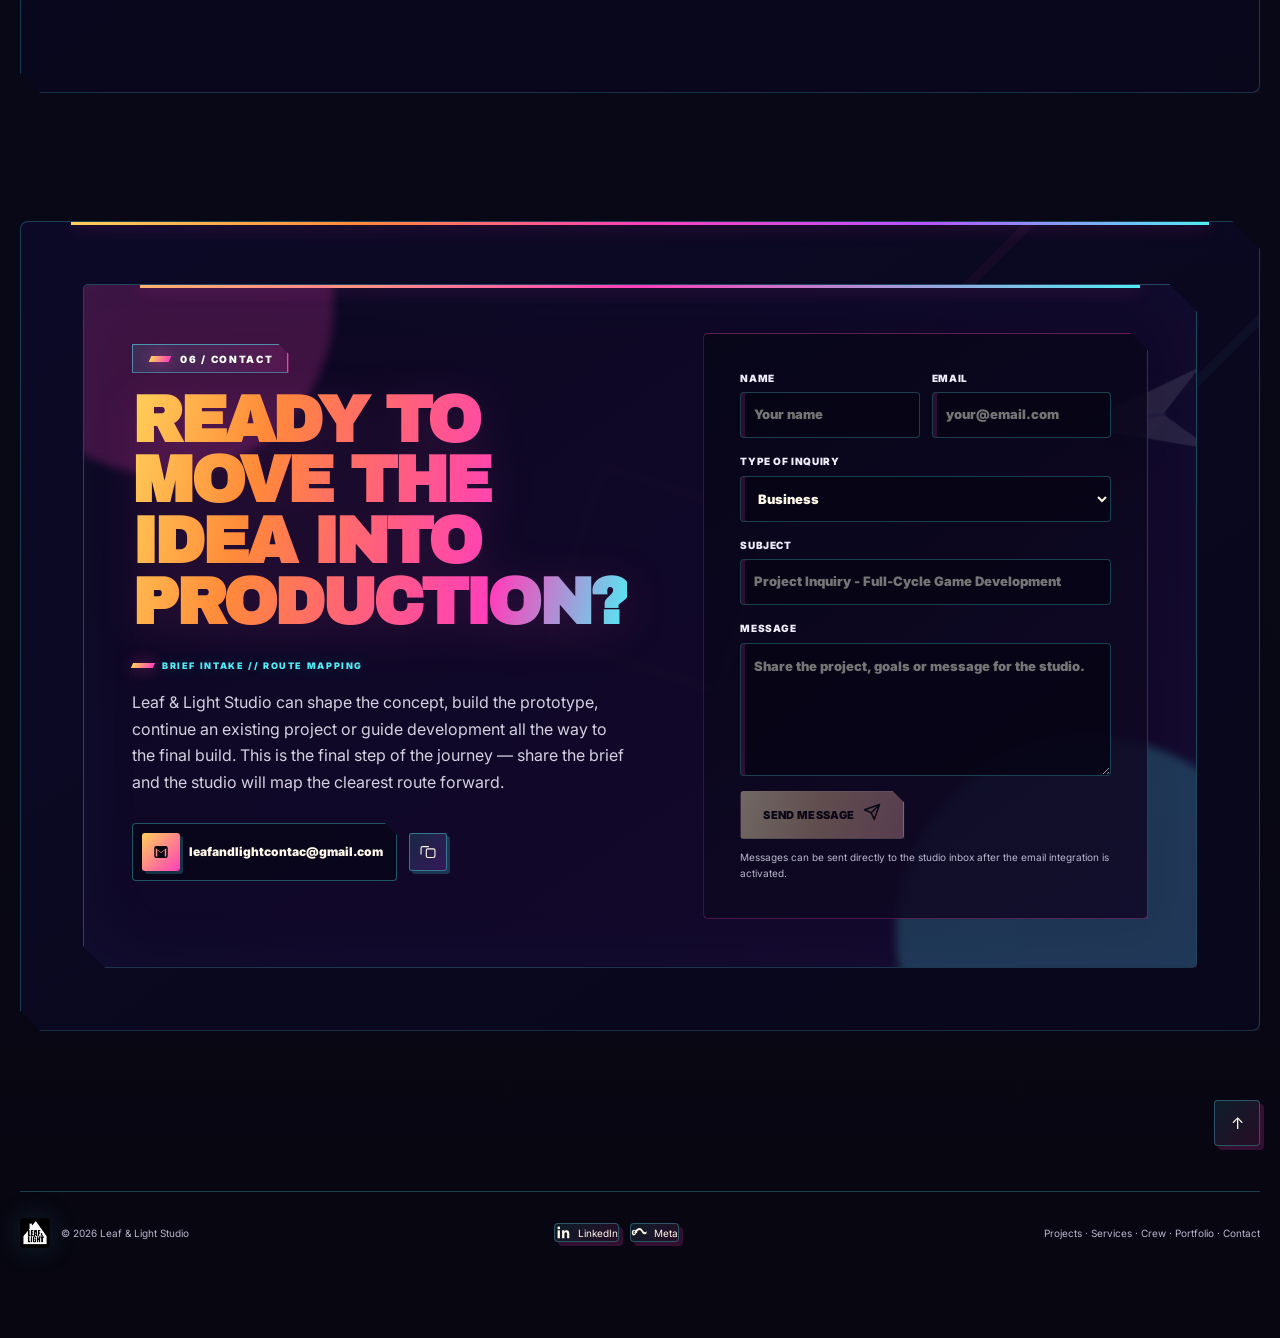
==== commit cdaa1a94: "Apply Miami V2 game UI direction" ====
--- a/miami-v2.html
+++ b/miami-v2.html
@@ -151,6 +151,7 @@
           <div class="eyebrow section-index">02 / Services</div>
           <div>
             <h2>Choose the route. Start the production journey.</h2>
+            <span class="section-signal" aria-hidden="true">Production routes // select a track</span>
             <p>Each route connects creative direction, technical decisions and the right production talent — with one clear line of responsibility from scope to delivery.</p>
           </div>
         </div>
@@ -195,6 +196,7 @@
         <div class="approach-copy">
           <div class="eyebrow section-index">03 / How we work</div>
           <h2>A consistent core. The right specialists at the right moment.</h2>
+          <span class="section-signal" aria-hidden="true">Direction core // scalable network</span>
           <p>
             Leaf &amp; Light Studio keeps creative direction, production and technical decisions connected through a consistent leadership core, protecting quality from first brief to final build.
           </p>
@@ -239,6 +241,7 @@
           <div class="eyebrow section-index">04 / Crew</div>
           <div>
             <h2>Creative leadership and a production network built to scale.</h2>
+            <span class="section-signal" aria-hidden="true">Founder-led // specialist teams</span>
             <p>Eduardo anchors each production while project-specific teams expand around the disciplines, milestones and ambition required.</p>
           </div>
         </div>
@@ -318,7 +321,8 @@
           <div class="eyebrow section-index">05 / Portfolio</div>
           <div>
             <h2>A cinematic passage through the work.</h2>
-            <p>A curated sequence of worlds, atmosphere and gameplay direction. Each chapter keeps its own color signature within one editorial visual system.</p>
+            <span class="section-signal" aria-hidden="true">Captured worlds // gameplay frames</span>
+            <p>A curated sequence of worlds, atmosphere and gameplay direction. Each chapter keeps its own color signature within one neon game-UI visual system.</p>
           </div>
         </div>
 
@@ -427,6 +431,7 @@
             <div class="contact-copy-block">
               <div class="eyebrow contact-eyebrow section-index">06 / Contact</div>
               <h2>Ready to move the idea into production?</h2>
+              <span class="section-signal" aria-hidden="true">Brief intake // route mapping</span>
               <p>
                 Leaf &amp; Light Studio can shape the concept, build the prototype, continue an existing project or guide development all the way to the final build.
                 This is the final step of the journey — share the brief and the studio will map the clearest route forward.
--- a/assets/css/miami-v2.css
+++ b/assets/css/miami-v2.css
@@ -396,3 +396,655 @@
   *, *::before, *::after { animation-duration: .01ms !important; animation-iteration-count: 1 !important; transition-duration: .01ms !important; }
   .reveal-ready .section > .container { opacity: 1; transform: none; }
 }
+
+/* Complete Miami V2 game-UI pass */
+body.miami-v2 .section-signal {
+  display: inline-flex;
+  align-items: center;
+  gap: 8px;
+  margin: 0 0 16px;
+  color: var(--aqua);
+  text-shadow: 0 0 14px rgba(81,236,244,.28);
+}
+body.miami-v2 .section-signal::before {
+  width: 22px;
+  height: 5px;
+  content: "";
+  background: linear-gradient(90deg, var(--sun), var(--hot-pink));
+  box-shadow: 0 0 14px rgba(255,63,186,.55);
+  transform: skewX(-24deg);
+}
+
+body.miami-v2 .services-grid {
+  grid-template-columns: repeat(3, minmax(0, 1fr));
+  gap: 18px;
+  counter-reset: service-track;
+}
+body.miami-v2 .service-card {
+  --service: var(--coral);
+  position: relative;
+  min-height: 340px;
+  padding: 28px;
+  color: var(--paper);
+  border: 1px solid color-mix(in srgb, var(--service) 52%, var(--aqua) 18%);
+  border-radius: 5px;
+  background:
+    linear-gradient(155deg, color-mix(in srgb, var(--service) 12%, transparent), rgba(10,7,29,.96) 48%, rgba(21,10,47,.94)),
+    linear-gradient(90deg, rgba(81,236,244,.07) 1px, transparent 1px);
+  background-size: auto, 34px 34px;
+  box-shadow: 7px 7px 0 color-mix(in srgb, var(--service) 16%, transparent), 0 25px 55px rgba(0,0,0,.34);
+  clip-path: polygon(0 0, calc(100% - 24px) 0, 100% 24px, 100% 100%, 18px 100%, 0 calc(100% - 18px));
+  counter-increment: service-track;
+}
+body.miami-v2 .service-card:nth-child(1) { --service: var(--orange); }
+body.miami-v2 .service-card:nth-child(2) { --service: var(--aqua); }
+body.miami-v2 .service-card:nth-child(3) { --service: var(--orchid); }
+body.miami-v2 .service-card > * {
+  position: relative;
+  z-index: 1;
+}
+body.miami-v2 .service-card::before {
+  position: absolute;
+  z-index: 0;
+  inset: 0;
+  width: auto;
+  height: auto;
+  content: "";
+  border: 0;
+  border-radius: 0;
+  background:
+    radial-gradient(circle at 88% 88%, color-mix(in srgb, var(--service) 28%, transparent), transparent 26%),
+    linear-gradient(135deg, transparent 0 50%, rgba(255,255,255,.035) 50% 51%, transparent 51%);
+  box-shadow: none;
+  opacity: .9;
+  pointer-events: none;
+  transform: none;
+}
+body.miami-v2 .service-card::after {
+  position: absolute;
+  z-index: 1;
+  top: 0;
+  right: 0;
+  left: 0;
+  height: 4px;
+  content: "";
+  background: linear-gradient(90deg, var(--service), var(--hot-pink), var(--aqua));
+  box-shadow: 0 0 18px color-mix(in srgb, var(--service) 58%, transparent);
+}
+body.miami-v2 .service-card:hover {
+  transform: translate(-3px,-7px);
+  border-color: color-mix(in srgb, var(--service) 78%, white);
+  background:
+    linear-gradient(155deg, color-mix(in srgb, var(--service) 18%, transparent), rgba(10,7,29,.97) 48%, rgba(24,10,51,.96)),
+    linear-gradient(90deg, rgba(81,236,244,.08) 1px, transparent 1px);
+  box-shadow: 11px 12px 0 color-mix(in srgb, var(--service) 20%, transparent), 0 34px 65px rgba(0,0,0,.42);
+}
+body.miami-v2 .service-card[aria-pressed="true"] {
+  border-color: color-mix(in srgb, var(--service) 88%, white);
+  background:
+    linear-gradient(155deg, color-mix(in srgb, var(--service) 24%, transparent), rgba(13,8,34,.98) 48%, rgba(30,11,58,.96)),
+    linear-gradient(90deg, rgba(81,236,244,.1) 1px, transparent 1px);
+  box-shadow: 0 0 0 1px color-mix(in srgb, var(--service) 42%, transparent), 0 0 34px color-mix(in srgb, var(--service) 22%, transparent), 11px 12px 0 color-mix(in srgb, var(--service) 22%, transparent);
+}
+body.miami-v2 .service-product-label {
+  display: inline-flex;
+  align-items: center;
+  gap: 8px;
+  color: var(--paper);
+  font-size: 9px;
+  font-weight: 900;
+  letter-spacing: .17em;
+}
+body.miami-v2 .service-product-label::before {
+  content: "0" counter(service-track) " //";
+  color: var(--service);
+  font-family: var(--display);
+  letter-spacing: .08em;
+}
+body.miami-v2 .service-icon {
+  width: 56px;
+  height: 56px;
+  margin: 34px 0 24px;
+  color: var(--service);
+  border: 1px solid color-mix(in srgb, var(--service) 65%, white);
+  border-radius: 4px;
+  background: rgba(7,6,22,.76);
+  box-shadow: 5px 5px 0 color-mix(in srgb, var(--service) 24%, transparent), inset 0 0 18px color-mix(in srgb, var(--service) 10%, transparent);
+}
+body.miami-v2 .service-card h3 {
+  max-width: 320px;
+  margin-bottom: 14px;
+  color: var(--paper);
+  font-size: clamp(28px, 2.4vw, 38px);
+  letter-spacing: -.04em;
+  line-height: .97;
+}
+body.miami-v2 .service-card p {
+  color: #d4cfe5;
+  font-size: 13px;
+  line-height: 1.55;
+}
+body.miami-v2 .service-scope {
+  display: inline-flex;
+  color: var(--service);
+  font-size: 9px;
+  font-weight: 900;
+  letter-spacing: .12em;
+}
+body.miami-v2 .service-selected-note {
+  top: 21px;
+  right: 19px;
+  color: #0b0717;
+  border-radius: 2px;
+  background: linear-gradient(105deg, var(--service), color-mix(in srgb, var(--service) 60%, white));
+  box-shadow: 3px 3px 0 rgba(0,0,0,.38);
+  clip-path: polygon(0 0, calc(100% - 8px) 0, 100% 8px, 100% 100%, 0 100%);
+}
+body.miami-v2 .service-selection-status {
+  border-color: rgba(81,236,244,.38);
+  border-radius: 4px;
+  background: linear-gradient(90deg, rgba(81,236,244,.1), rgba(255,63,186,.08));
+  box-shadow: inset 4px 0 0 var(--aqua);
+  font-weight: 800;
+}
+
+body.miami-v2 .process-wrap {
+  padding: 28px;
+  border-color: rgba(255,73,183,.54);
+  border-radius: 5px;
+  background: linear-gradient(145deg, rgba(12,8,34,.97), rgba(23,9,47,.9));
+  box-shadow: 8px 8px 0 rgba(81,236,244,.11), 0 22px 44px rgba(0,0,0,.34);
+  clip-path: polygon(0 0, calc(100% - 22px) 0, 100% 22px, 100% 100%, 0 100%);
+}
+body.miami-v2 .process-wrap::before {
+  position: absolute;
+  top: 0;
+  right: 4%;
+  left: 4%;
+  height: 3px;
+  content: "";
+  background: linear-gradient(90deg, var(--sun), var(--hot-pink), var(--aqua));
+}
+body.miami-v2 .flow-heading {
+  border-bottom-color: rgba(81,236,244,.25);
+}
+body.miami-v2 .flow-heading h3 {
+  color: transparent;
+  background: linear-gradient(105deg, var(--sun), var(--coral), var(--hot-pink), var(--aqua));
+  background-clip: text;
+  -webkit-background-clip: text;
+  letter-spacing: -.04em;
+}
+body.miami-v2 .flow-step {
+  border-color: rgba(81,236,244,.28);
+  border-radius: 4px;
+  background: linear-gradient(145deg, rgba(81,236,244,.06), rgba(255,63,186,.05));
+  clip-path: polygon(0 0, calc(100% - 12px) 0, 100% 12px, 100% 100%, 0 100%);
+}
+body.miami-v2 .flow-step > span {
+  color: #0a0716;
+  border: 0;
+  border-radius: 3px;
+  background: linear-gradient(135deg, var(--sun), var(--hot-pink));
+  box-shadow: 3px 3px 0 rgba(81,236,244,.22);
+}
+body.miami-v2 .flow-step strong {
+  font-family: var(--display);
+  letter-spacing: -.02em;
+  text-transform: uppercase;
+}
+body.miami-v2 .journey-bridge {
+  border-color: rgba(81,236,244,.34);
+  border-radius: 4px;
+  background: linear-gradient(90deg, rgba(81,236,244,.09), rgba(255,63,186,.08));
+  box-shadow: inset 4px 0 0 var(--aqua);
+}
+body.miami-v2 .journey-progress {
+  color: var(--paper);
+}
+body.miami-v2 .journey-progress i {
+  height: 3px;
+  background: linear-gradient(90deg, var(--sun), var(--hot-pink), var(--aqua));
+  transform: skewX(-24deg);
+}
+body.miami-v2 .journey-cta {
+  color: #0b0717;
+  border-radius: 3px;
+  background: linear-gradient(105deg, var(--aqua), var(--sun));
+  box-shadow: 4px 4px 0 rgba(255,63,186,.3);
+  clip-path: polygon(0 0, calc(100% - 10px) 0, 100% 10px, 100% 100%, 0 100%);
+}
+
+body.miami-v2 .approach {
+  min-height: 650px;
+  grid-template-columns: minmax(0,.88fr) minmax(420px,1.12fr);
+}
+body.miami-v2 .approach-copy h2,
+body.miami-v2 .contact-copy-block h2 {
+  color: transparent;
+  background: linear-gradient(104deg, var(--sun), var(--orange) 26%, var(--coral) 51%, var(--hot-pink) 74%, var(--aqua));
+  background-clip: text;
+  -webkit-background-clip: text;
+  filter: drop-shadow(0 8px 22px rgba(255,63,186,.14));
+}
+body.miami-v2 .approach-copy p {
+  color: #d1cde0;
+  font-size: 14px;
+}
+body.miami-v2 .approach-visual {
+  width: min(100%, 590px);
+  border: 1px solid rgba(81,236,244,.35);
+  border-radius: 6px;
+  background:
+    radial-gradient(circle at center, rgba(255,63,186,.18), transparent 22%),
+    linear-gradient(rgba(81,236,244,.06) 1px, transparent 1px),
+    linear-gradient(90deg, rgba(255,63,186,.055) 1px, transparent 1px),
+    linear-gradient(145deg, rgba(9,7,30,.96), rgba(24,9,50,.92));
+  background-size: auto, 42px 42px, 42px 42px, auto;
+  box-shadow: 9px 9px 0 rgba(255,63,186,.11), inset 0 0 70px rgba(81,236,244,.05);
+  clip-path: polygon(0 0, calc(100% - 30px) 0, 100% 30px, 100% 100%, 24px 100%, 0 calc(100% - 24px));
+  overflow: hidden;
+}
+body.miami-v2 .approach-visual::before,
+body.miami-v2 .approach-visual::after {
+  position: absolute;
+  content: "";
+  pointer-events: none;
+}
+body.miami-v2 .approach-visual::before {
+  inset: 18px;
+  border: 1px solid rgba(255,208,90,.26);
+  clip-path: polygon(0 0, calc(100% - 22px) 0, 100% 22px, 100% 100%, 0 100%);
+}
+body.miami-v2 .approach-visual::after {
+  right: -12%;
+  bottom: -14%;
+  width: 54%;
+  height: 54%;
+  border: 1px solid rgba(81,236,244,.28);
+  border-radius: 50%;
+  box-shadow: 0 0 0 22px rgba(81,236,244,.035), 0 0 0 46px rgba(255,63,186,.028);
+}
+body.miami-v2 .talent-orbit {
+  border-color: rgba(81,236,244,.28);
+  box-shadow: 0 0 28px rgba(81,236,244,.08);
+}
+body.miami-v2 .orbit-outer { border-color: rgba(255,208,90,.28); }
+body.miami-v2 .orbit-middle { border-color: rgba(81,236,244,.3); }
+body.miami-v2 .orbit-inner { border-color: rgba(255,63,186,.32); }
+body.miami-v2 .orbit-node {
+  color: var(--paper);
+  border-color: rgba(81,236,244,.38);
+  border-radius: 3px;
+  background: linear-gradient(135deg, rgba(10,8,34,.95), rgba(34,12,57,.88));
+  box-shadow: 4px 4px 0 rgba(255,63,186,.2), 0 0 18px rgba(81,236,244,.08);
+  clip-path: polygon(0 0, calc(100% - 8px) 0, 100% 8px, 100% 100%, 0 100%);
+}
+body.miami-v2 .core-node {
+  width: 164px;
+  border: 1px solid rgba(255,255,255,.28);
+  border-radius: 6px;
+  background: linear-gradient(135deg, var(--sun), var(--orange), var(--hot-pink));
+  box-shadow: 0 0 0 7px rgba(255,63,186,.08), 0 0 58px rgba(255,63,186,.32);
+  clip-path: polygon(10% 0, 90% 0, 100% 10%, 100% 90%, 90% 100%, 10% 100%, 0 90%, 0 10%);
+}
+body.miami-v2 .core-node strong {
+  font-size: 18px;
+  letter-spacing: -.03em;
+}
+body.miami-v2 .orbit-caption {
+  color: var(--aqua);
+  font-weight: 900;
+  letter-spacing: .15em;
+}
+
+body.miami-v2 .leader-card {
+  position: relative;
+  padding: 28px;
+  border: 1px solid rgba(81,236,244,.26);
+  border-radius: 5px;
+  background: linear-gradient(145deg, rgba(17,10,44,.94), rgba(8,7,25,.96));
+  box-shadow: 8px 8px 0 rgba(255,63,186,.09);
+  clip-path: polygon(0 0, calc(100% - 26px) 0, 100% 26px, 100% 100%, 20px 100%, 0 calc(100% - 20px));
+}
+body.miami-v2 .leader-main {
+  gap: 34px;
+}
+body.miami-v2 .leader-photo-wrap {
+  border-color: rgba(255,73,183,.5);
+  border-radius: 5px;
+  box-shadow: 7px 7px 0 rgba(81,236,244,.13), 0 22px 42px rgba(0,0,0,.34);
+  clip-path: polygon(0 0, calc(100% - 24px) 0, 100% 24px, 100% 100%, 0 100%);
+}
+body.miami-v2 .leader-photo-wrap::after {
+  position: absolute;
+  inset: 0;
+  content: "";
+  background: linear-gradient(to top, rgba(9,7,28,.4), transparent 55%);
+  pointer-events: none;
+}
+body.miami-v2 .leader-photo {
+  filter: saturate(1.08) contrast(1.06);
+}
+body.miami-v2 .country-flag {
+  right: 13px;
+  bottom: 13px;
+  border-color: rgba(255,255,255,.78);
+  border-radius: 2px;
+  box-shadow: 3px 3px 0 rgba(0,0,0,.35);
+}
+body.miami-v2 .photo-link-hint {
+  border-radius: 3px;
+  background: linear-gradient(135deg, var(--aqua), var(--orchid));
+  box-shadow: 3px 3px 0 rgba(255,63,186,.36);
+}
+body.miami-v2 .leader-copy h3 {
+  color: transparent;
+  background: linear-gradient(103deg, var(--sun), var(--orange), var(--hot-pink), var(--aqua));
+  background-clip: text;
+  -webkit-background-clip: text;
+  line-height: .92;
+}
+body.miami-v2 .leader-copy > p {
+  color: #d4d0e1;
+}
+body.miami-v2 .leader-actions .btn.small {
+  min-height: 42px;
+}
+body.miami-v2 .leader-actions .btn.small + .btn.small {
+  color: var(--paper);
+  border: 1px solid rgba(81,236,244,.5);
+  background: linear-gradient(135deg, rgba(81,236,244,.16), rgba(182,83,255,.2));
+  box-shadow: 5px 5px 0 rgba(81,236,244,.14);
+}
+body.miami-v2 .crew-work-grid {
+  gap: 11px;
+}
+body.miami-v2 .crew-work-item {
+  border-color: rgba(81,236,244,.22);
+  border-radius: 4px;
+  background: rgba(7,6,23,.76);
+  clip-path: polygon(0 0, calc(100% - 12px) 0, 100% 12px, 100% 100%, 0 100%);
+}
+body.miami-v2 .crew-work-item:hover {
+  border-color: rgba(255,63,186,.58);
+  box-shadow: 0 0 22px rgba(255,63,186,.13);
+}
+body.miami-v2 .crew-work-item figcaption {
+  background: linear-gradient(180deg, rgba(9,7,28,.96), rgba(16,9,40,.96));
+}
+body.miami-v2 .crew-work-item figcaption span,
+body.miami-v2 .shot figcaption span {
+  color: var(--aqua);
+}
+body.miami-v2 .crew-work-item figcaption strong {
+  color: var(--paper);
+  font-weight: 900;
+  text-transform: uppercase;
+}
+body.miami-v2 .info-card {
+  padding: 28px;
+  border-color: rgba(255,73,183,.34);
+  border-radius: 5px;
+  background: linear-gradient(145deg, rgba(13,8,36,.96), rgba(24,9,48,.88));
+  box-shadow: 7px 7px 0 rgba(81,236,244,.09);
+  clip-path: polygon(0 0, calc(100% - 22px) 0, 100% 22px, 100% 100%, 0 100%);
+}
+body.miami-v2 .info-card h3 {
+  color: var(--paper);
+  letter-spacing: -.035em;
+}
+body.miami-v2 .skill-group {
+  min-width: 0;
+  padding: 16px;
+  border: 1px solid rgba(81,236,244,.2);
+  border-radius: 4px;
+  background: rgba(7,6,24,.56);
+}
+body.miami-v2 .skill-group > strong {
+  color: var(--sun);
+}
+
+body.miami-v2 .portfolio-shell {
+  overflow: visible !important;
+}
+body.miami-v2 .portfolio-chapter {
+  position: relative;
+  min-height: 135px;
+  padding: 28px;
+  border: 1px solid color-mix(in srgb, var(--chapter) 50%, var(--aqua) 18%);
+  border-radius: 5px;
+  background:
+    linear-gradient(105deg, color-mix(in srgb, var(--chapter) 22%, transparent), rgba(10,7,29,.9) 45%, transparent),
+    linear-gradient(90deg, rgba(255,255,255,.045) 1px, transparent 1px);
+  background-size: auto, 38px 38px;
+  box-shadow: 7px 7px 0 color-mix(in srgb, var(--chapter) 14%, transparent);
+  clip-path: polygon(0 0, calc(100% - 24px) 0, 100% 24px, 100% 100%, 20px 100%, 0 calc(100% - 20px));
+}
+body.miami-v2 .portfolio-chapter::before {
+  position: absolute;
+  top: 0;
+  right: 0;
+  left: 0;
+  height: 4px;
+  content: "";
+  background: linear-gradient(90deg, var(--chapter), var(--hot-pink), var(--aqua));
+}
+body.miami-v2 .portfolio-chapter span {
+  color: color-mix(in srgb, var(--chapter) 76%, white);
+  font-weight: 900;
+}
+body.miami-v2 .portfolio-chapter strong {
+  color: var(--paper);
+  letter-spacing: -.055em;
+  text-shadow: 4px 4px 0 rgba(255,63,186,.18);
+}
+body.miami-v2 .shot {
+  border-color: color-mix(in srgb, var(--shot-accent) 30%, var(--aqua) 16%);
+  border-radius: 5px;
+  background: #060519;
+  box-shadow: 6px 6px 0 color-mix(in srgb, var(--shot-accent) 12%, transparent);
+  clip-path: polygon(0 0, calc(100% - 18px) 0, 100% 18px, 100% 100%, 0 100%);
+}
+body.miami-v2 .shot::before {
+  position: absolute;
+  z-index: 2;
+  top: 0;
+  right: 0;
+  left: 0;
+  height: 3px;
+  content: "";
+  background: linear-gradient(90deg, var(--shot-accent), var(--aqua));
+}
+body.miami-v2 .shot:hover {
+  border-color: color-mix(in srgb, var(--shot-accent) 74%, white);
+  box-shadow: 9px 9px 0 color-mix(in srgb, var(--shot-accent) 18%, transparent), 0 24px 48px rgba(0,0,0,.36);
+}
+body.miami-v2 .shot.is-visible {
+  opacity: 1;
+  transform: none;
+}
+body.miami-v2 .shot figcaption {
+  padding: 48px 18px 16px;
+  background: linear-gradient(transparent, rgba(8,5,24,.96));
+}
+body.miami-v2 .shot figcaption strong {
+  color: var(--paper);
+  text-transform: uppercase;
+  letter-spacing: -.035em;
+}
+body.miami-v2 .portfolio-lightbox {
+  background: rgba(4,3,14,.96);
+}
+body.miami-v2 .lightbox-figure img {
+  border-color: rgba(81,236,244,.42);
+  border-radius: 4px;
+  box-shadow: 9px 9px 0 rgba(255,63,186,.15), var(--shadow);
+}
+body.miami-v2 .lightbox-close,
+body.miami-v2 .lightbox-nav {
+  border-color: rgba(81,236,244,.45);
+  border-radius: 4px;
+  background: linear-gradient(135deg, rgba(81,236,244,.14), rgba(255,63,186,.16));
+  box-shadow: 4px 4px 0 rgba(255,63,186,.22);
+}
+
+body.miami-v2 .contact-card {
+  position: relative;
+  padding: clamp(24px,4.5vw,48px);
+  border: 1px solid rgba(81,236,244,.28);
+  border-radius: 5px;
+  background: linear-gradient(145deg, rgba(12,8,34,.96), rgba(23,9,48,.9));
+  box-shadow: 8px 8px 0 rgba(255,63,186,.09), inset 0 0 80px rgba(81,236,244,.04);
+  clip-path: polygon(0 0, calc(100% - 28px) 0, 100% 28px, 100% 100%, 22px 100%, 0 calc(100% - 22px));
+}
+body.miami-v2 .contact-card::before {
+  position: absolute;
+  top: 0;
+  right: 5%;
+  left: 5%;
+  height: 3px;
+  content: "";
+  background: linear-gradient(90deg, var(--sun), var(--hot-pink), var(--aqua));
+  box-shadow: 0 0 18px rgba(255,63,186,.42);
+}
+body.miami-v2 .contact-orb {
+  filter: blur(4px);
+  opacity: .2;
+}
+body.miami-v2 .orb-one { background: var(--hot-pink); }
+body.miami-v2 .orb-two { background: var(--aqua); }
+body.miami-v2 .orb-three {
+  border-color: rgba(255,208,90,.45);
+  border-radius: 6px;
+  transform: rotate(18deg);
+}
+body.miami-v2 .plane-flight {
+  opacity: .11;
+  filter: drop-shadow(0 0 22px rgba(81,236,244,.2));
+}
+body.miami-v2 .contact-copy-block p {
+  color: #d4d0e1;
+}
+body.miami-v2 .contact-quick-actions {
+  flex-wrap: wrap;
+  gap: 12px;
+}
+body.miami-v2 .contact-email {
+  padding: 9px 13px 9px 9px;
+  border: 1px solid rgba(81,236,244,.34);
+  border-radius: 4px;
+  background: rgba(7,6,24,.72);
+  box-shadow: 5px 5px 0 rgba(255,63,186,.13);
+  clip-path: polygon(0 0, calc(100% - 12px) 0, 100% 12px, 100% 100%, 0 100%);
+  font-weight: 900;
+}
+body.miami-v2 .gmail-icon,
+body.miami-v2 .copy-icon-btn {
+  border-radius: 3px;
+  background: linear-gradient(135deg, var(--sun), var(--hot-pink));
+  box-shadow: 3px 3px 0 rgba(81,236,244,.2);
+}
+body.miami-v2 .copy-icon-btn {
+  color: var(--paper);
+  border-color: rgba(81,236,244,.42);
+  background: linear-gradient(135deg, rgba(81,236,244,.14), rgba(182,83,255,.22));
+}
+body.miami-v2 .contact-form {
+  border-color: rgba(255,73,183,.34);
+  border-radius: 5px;
+  background: linear-gradient(145deg, rgba(7,6,23,.9), rgba(17,9,39,.86));
+  box-shadow: 7px 7px 0 rgba(81,236,244,.08);
+  clip-path: polygon(0 0, calc(100% - 18px) 0, 100% 18px, 100% 100%, 0 100%);
+}
+body.miami-v2 .contact-form label {
+  color: #f0ecfb;
+  font-weight: 900;
+}
+body.miami-v2 .contact-form input,
+body.miami-v2 .contact-form select,
+body.miami-v2 .contact-form textarea {
+  border-color: rgba(81,236,244,.26);
+  border-radius: 4px;
+  background: rgba(6,5,20,.78);
+  box-shadow: inset 4px 0 0 rgba(255,63,186,.16);
+}
+body.miami-v2 .contact-form input:focus,
+body.miami-v2 .contact-form select:focus,
+body.miami-v2 .contact-form textarea:focus {
+  border-color: var(--aqua);
+  box-shadow: inset 4px 0 0 var(--hot-pink), 0 0 0 3px rgba(81,236,244,.13);
+}
+body.miami-v2 .hiring-fields {
+  border-color: rgba(182,83,255,.36);
+  border-radius: 4px;
+  background: linear-gradient(135deg, rgba(182,83,255,.08), rgba(81,236,244,.045));
+}
+body.miami-v2 .hiring-group-label {
+  color: var(--sun);
+}
+body.miami-v2 .field-helper,
+body.miami-v2 .form-note {
+  color: #b9b7ce;
+}
+body.miami-v2 .consent-field input {
+  accent-color: var(--hot-pink);
+}
+body.miami-v2 .back-to-top-btn,
+body.miami-v2 .social-link {
+  border: 1px solid rgba(81,236,244,.3);
+  border-radius: 4px;
+  background: linear-gradient(135deg, rgba(81,236,244,.1), rgba(255,63,186,.12));
+  box-shadow: 4px 4px 0 rgba(255,63,186,.18);
+}
+body.miami-v2 .back-to-top-btn {
+  color: var(--paper);
+  text-decoration: none;
+}
+body.miami-v2 .footer-row {
+  border-top-color: rgba(81,236,244,.25);
+}
+body.miami-v2 .footer-mini img {
+  filter: drop-shadow(0 0 14px rgba(81,236,244,.15));
+}
+
+@media (max-width: 1050px) {
+  body.miami-v2 .services-grid { grid-template-columns: 1fr; }
+  body.miami-v2 .service-card { min-height: 250px; }
+  body.miami-v2 .approach { grid-template-columns: 1fr; }
+  body.miami-v2 .approach-visual { width: min(100%, 620px); }
+  body.miami-v2 .leader-main { grid-template-columns: 250px minmax(0,1fr); }
+  body.miami-v2 .contact-layout { grid-template-columns: 1fr; }
+}
+
+@media (max-width: 760px) {
+  body.miami-v2 .section-signal { margin-bottom: 14px; font-size: 8px; }
+  body.miami-v2 .service-card { min-height: 0; padding: 23px; }
+  body.miami-v2 .service-icon { margin: 24px 0 18px; }
+  body.miami-v2 .process-wrap { padding: 20px; }
+  body.miami-v2 .flow-step { padding: 15px 15px 15px 57px; }
+  body.miami-v2 .approach { gap: 30px; }
+  body.miami-v2 .approach-visual { aspect-ratio: 1 / 1.08; transform: none; }
+  body.miami-v2 .leader-main { grid-template-columns: 1fr; padding: 22px; }
+  body.miami-v2 .leader-photo-link { width: min(100%, 330px); }
+  body.miami-v2 .leader-copy h3 { font-size: 43px; }
+  body.miami-v2 .info-card { padding: 22px; }
+  body.miami-v2 .portfolio-chapter { flex-direction: column; align-items: flex-start; gap: 10px; min-height: 108px; }
+  body.miami-v2 .portfolio-chapter strong { font-size: 34px; line-height: .92; }
+  body.miami-v2 .contact-card { padding: 22px 16px; }
+  body.miami-v2 .contact-email { max-width: 100%; overflow-wrap: anywhere; }
+  body.miami-v2 .footer-row { align-items: flex-start; flex-direction: column; }
+}
+
+@media (max-width: 430px) {
+  body.miami-v2 .service-card h3 { font-size: 28px; }
+  body.miami-v2 .approach-visual { width: 100%; margin-left: 0; }
+  body.miami-v2 .core-node { width: 120px; }
+  body.miami-v2 .core-node strong { font-size: 14px; }
+  body.miami-v2 .orbit-node { padding: 5px 7px; font-size: 6px; }
+  body.miami-v2 .crew-work-grid { grid-template-columns: 1fr 1fr; }
+  body.miami-v2 .contact-quick-actions { width: 100%; max-width: calc(100vw - 96px); display: grid; grid-template-columns: 1fr; align-items: stretch; }
+  body.miami-v2 .contact-email { width: 100%; max-width: calc(100vw - 96px); padding-right: 10px; font-size: 10px; }
+  body.miami-v2 .contact-email span:last-child { min-width: 0; overflow-wrap: anywhere; }
+  body.miami-v2 .copy-icon-btn { width: 44px; height: 44px; justify-self: start; }
+}
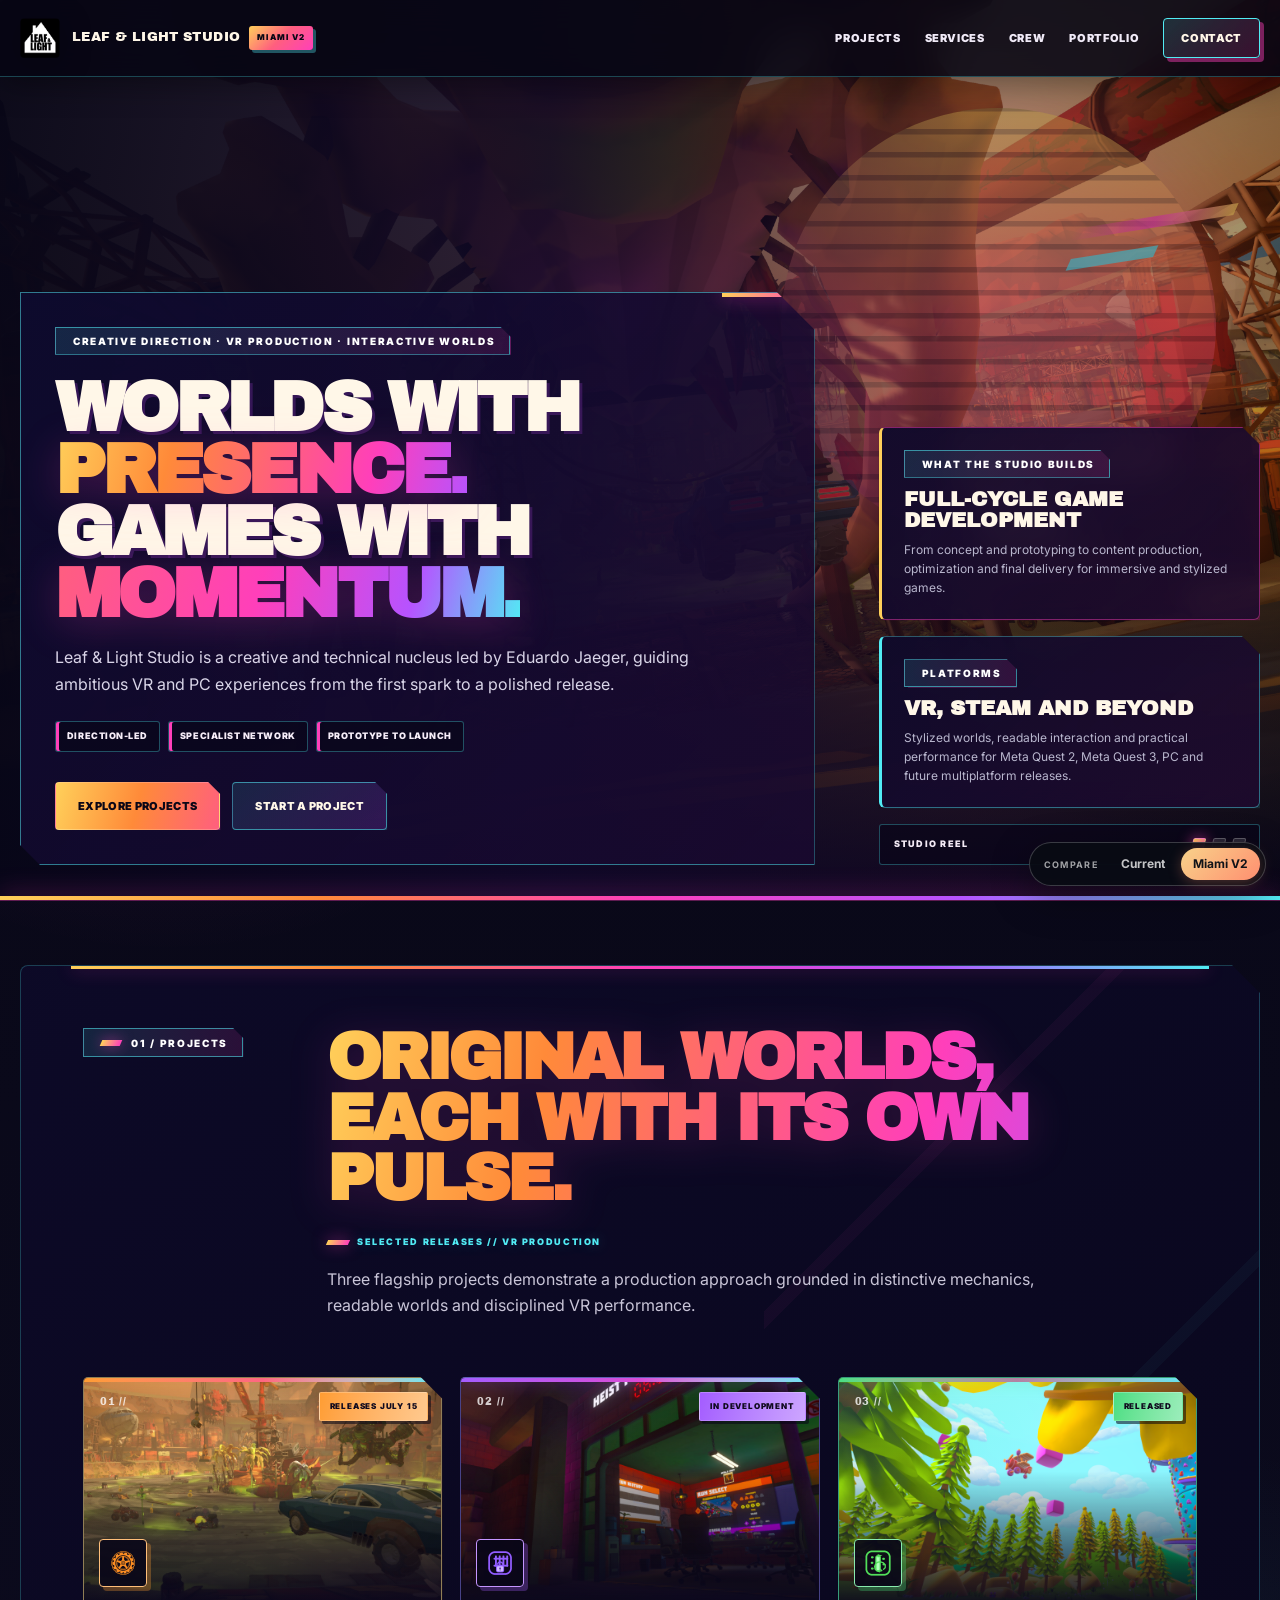
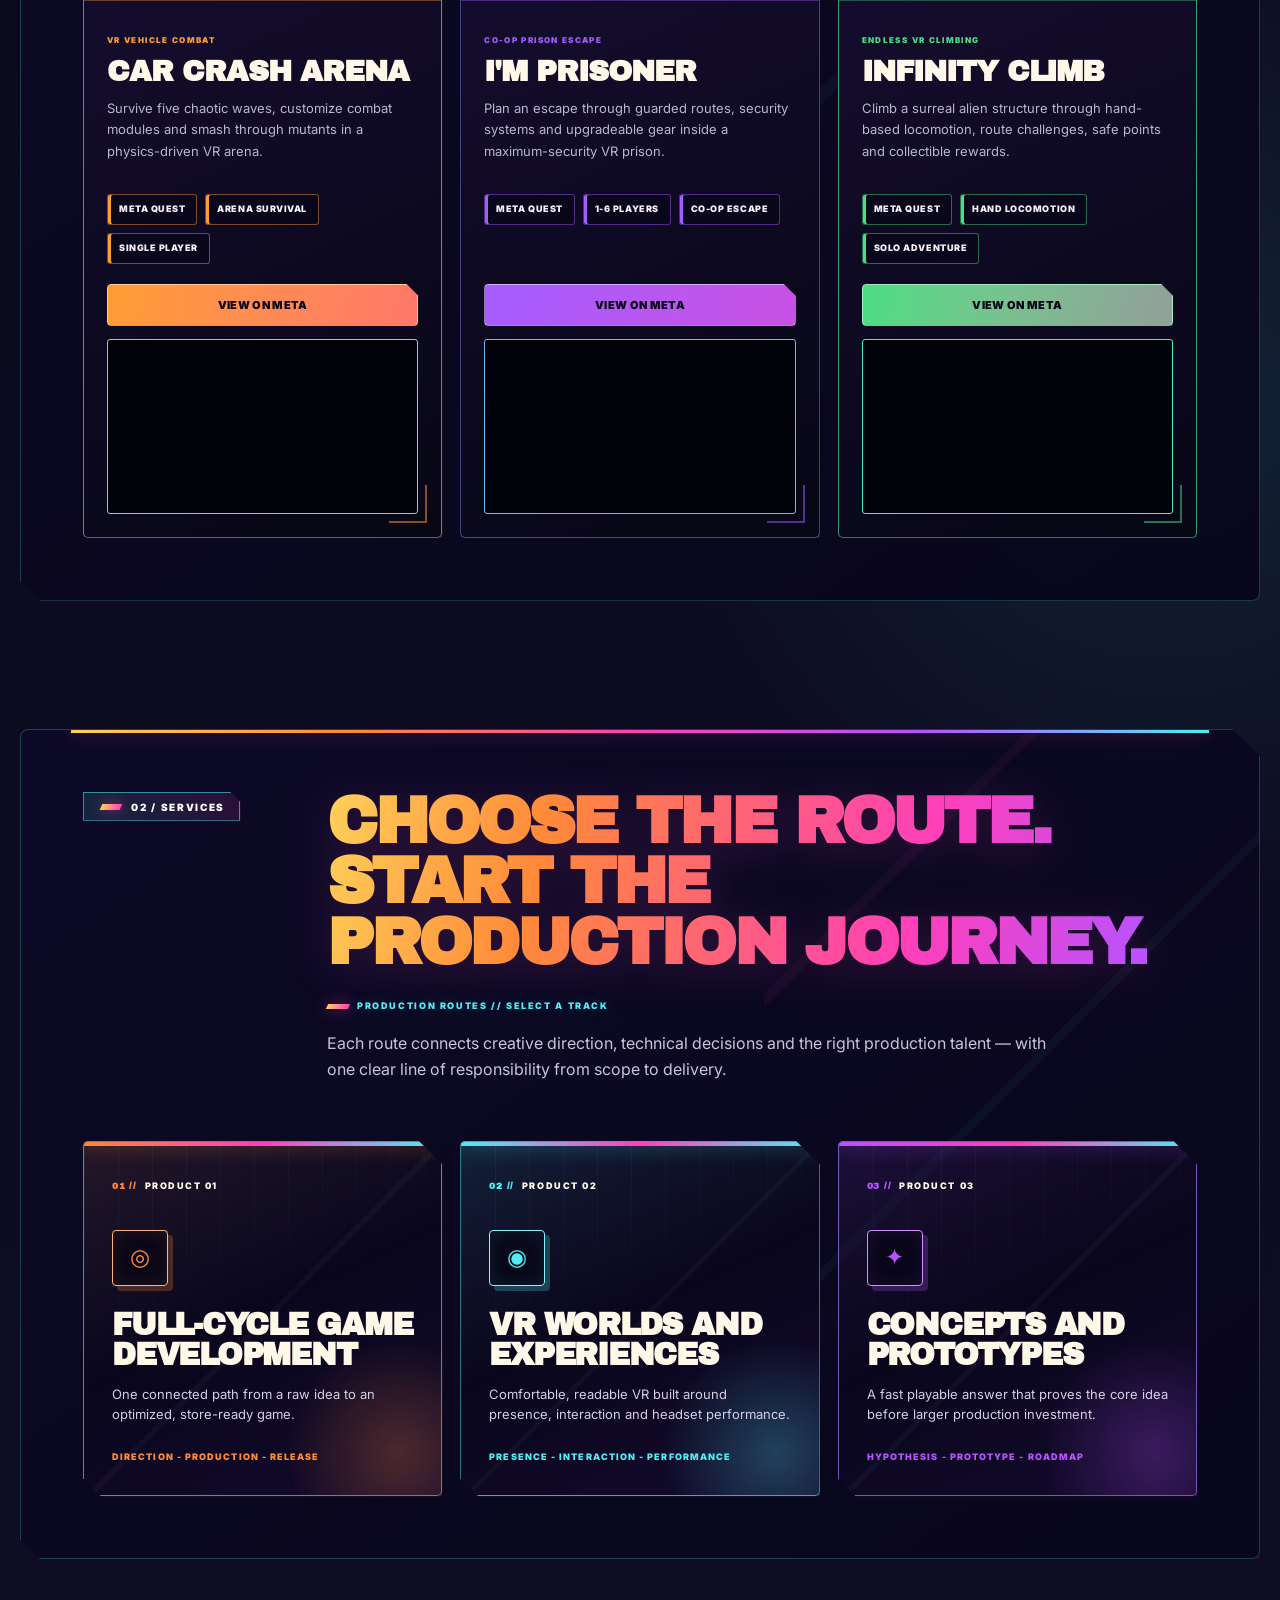
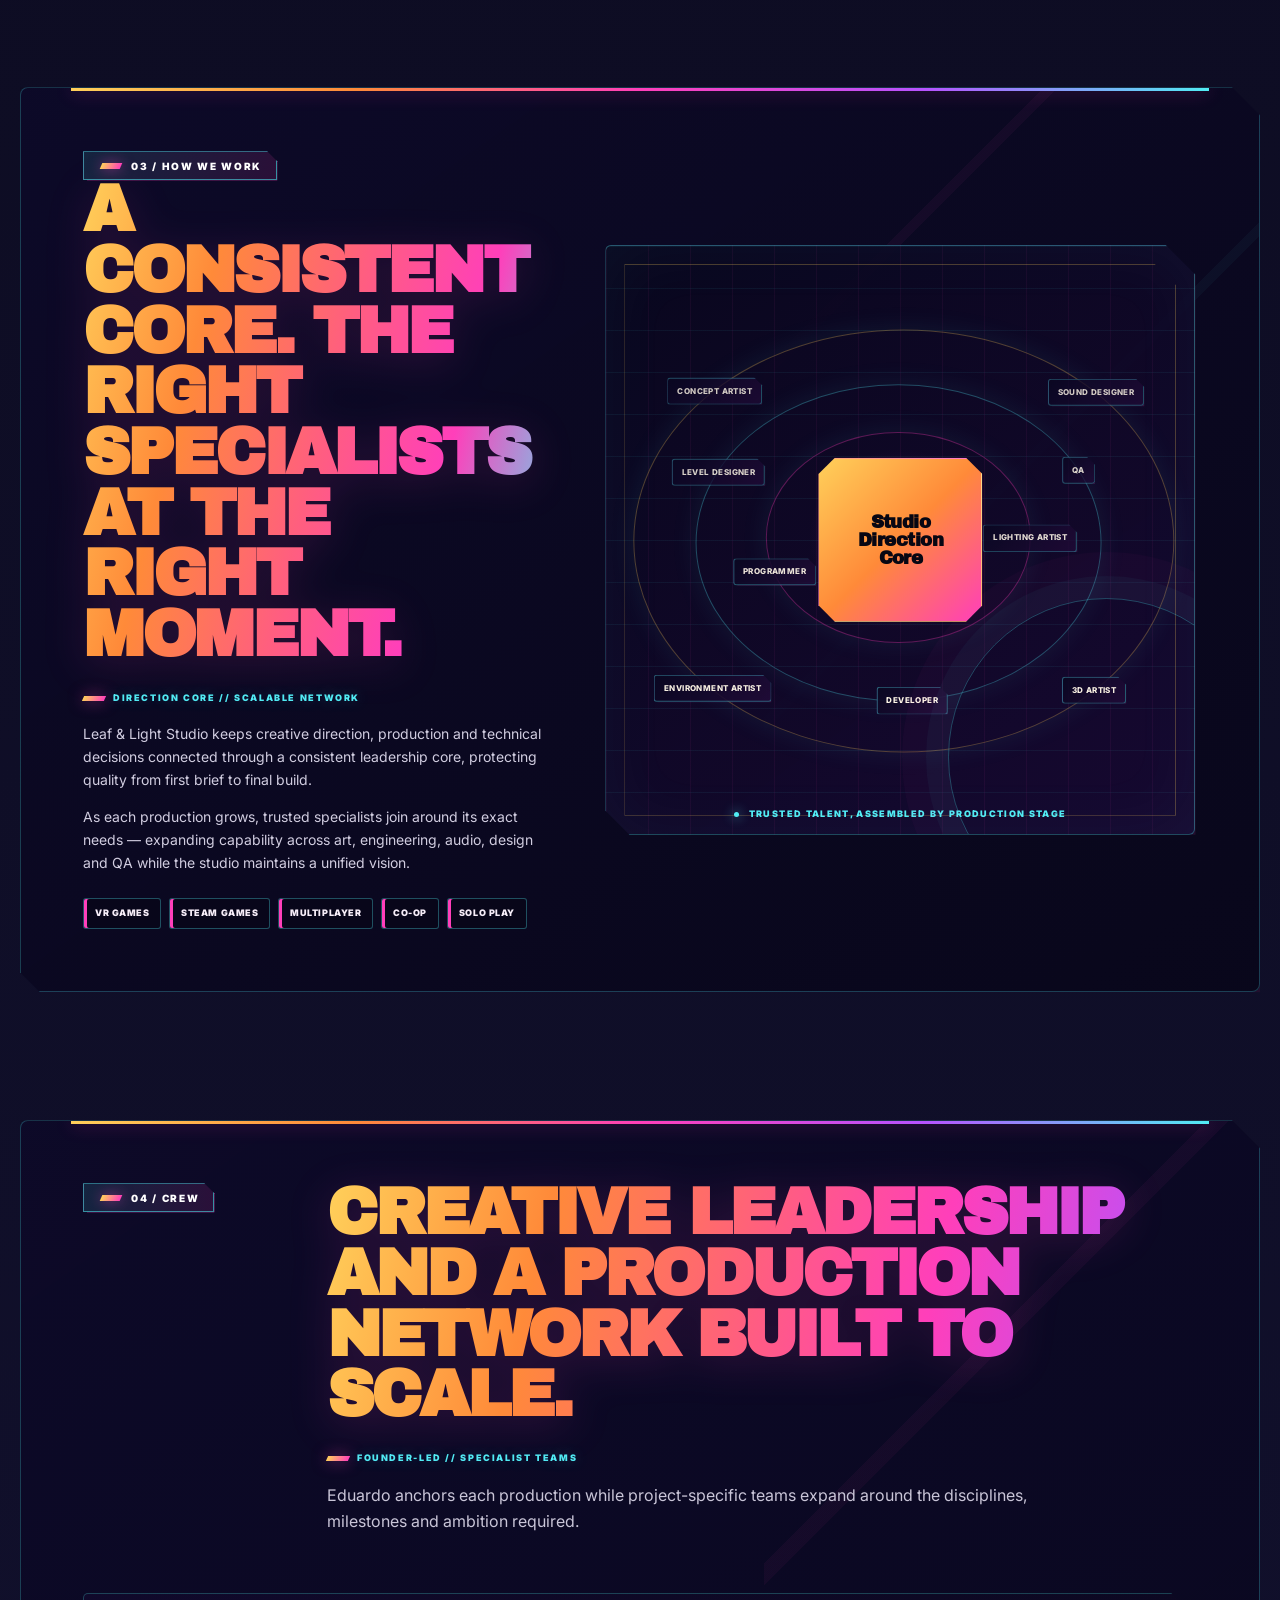
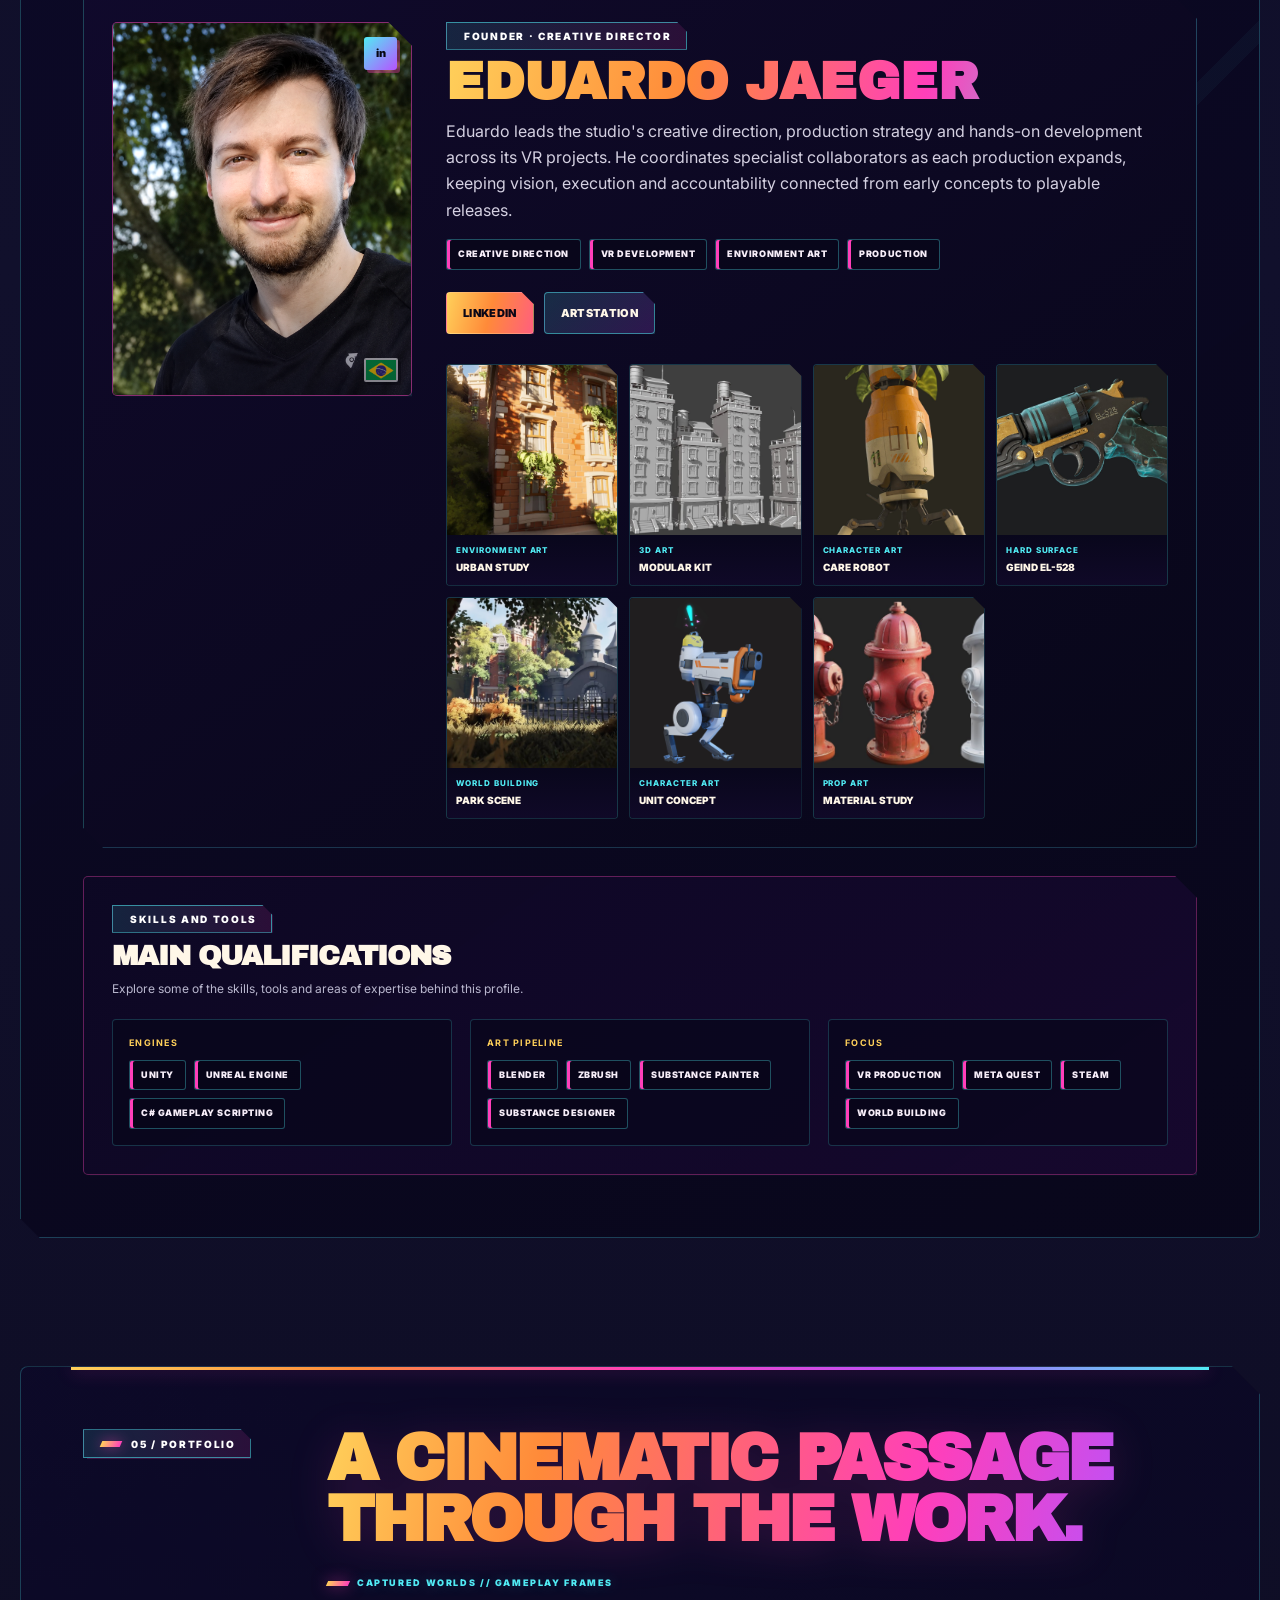
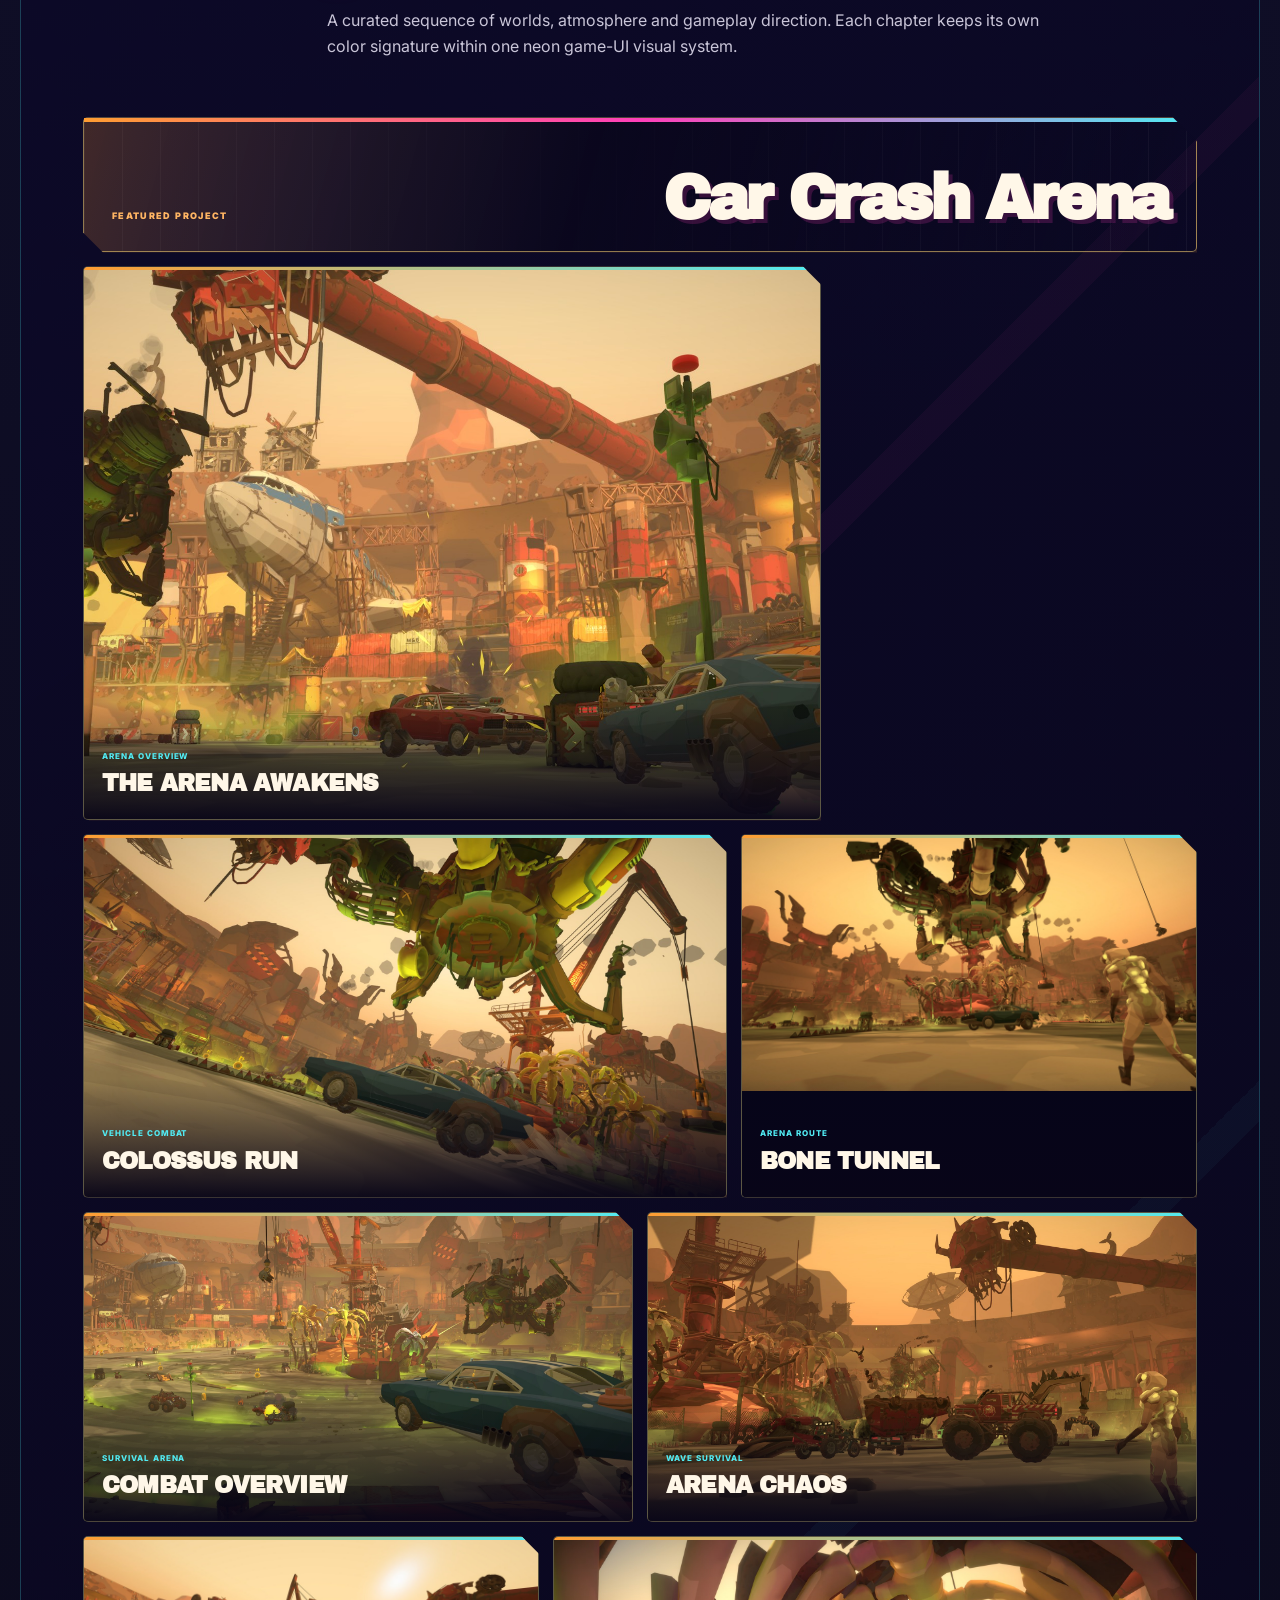
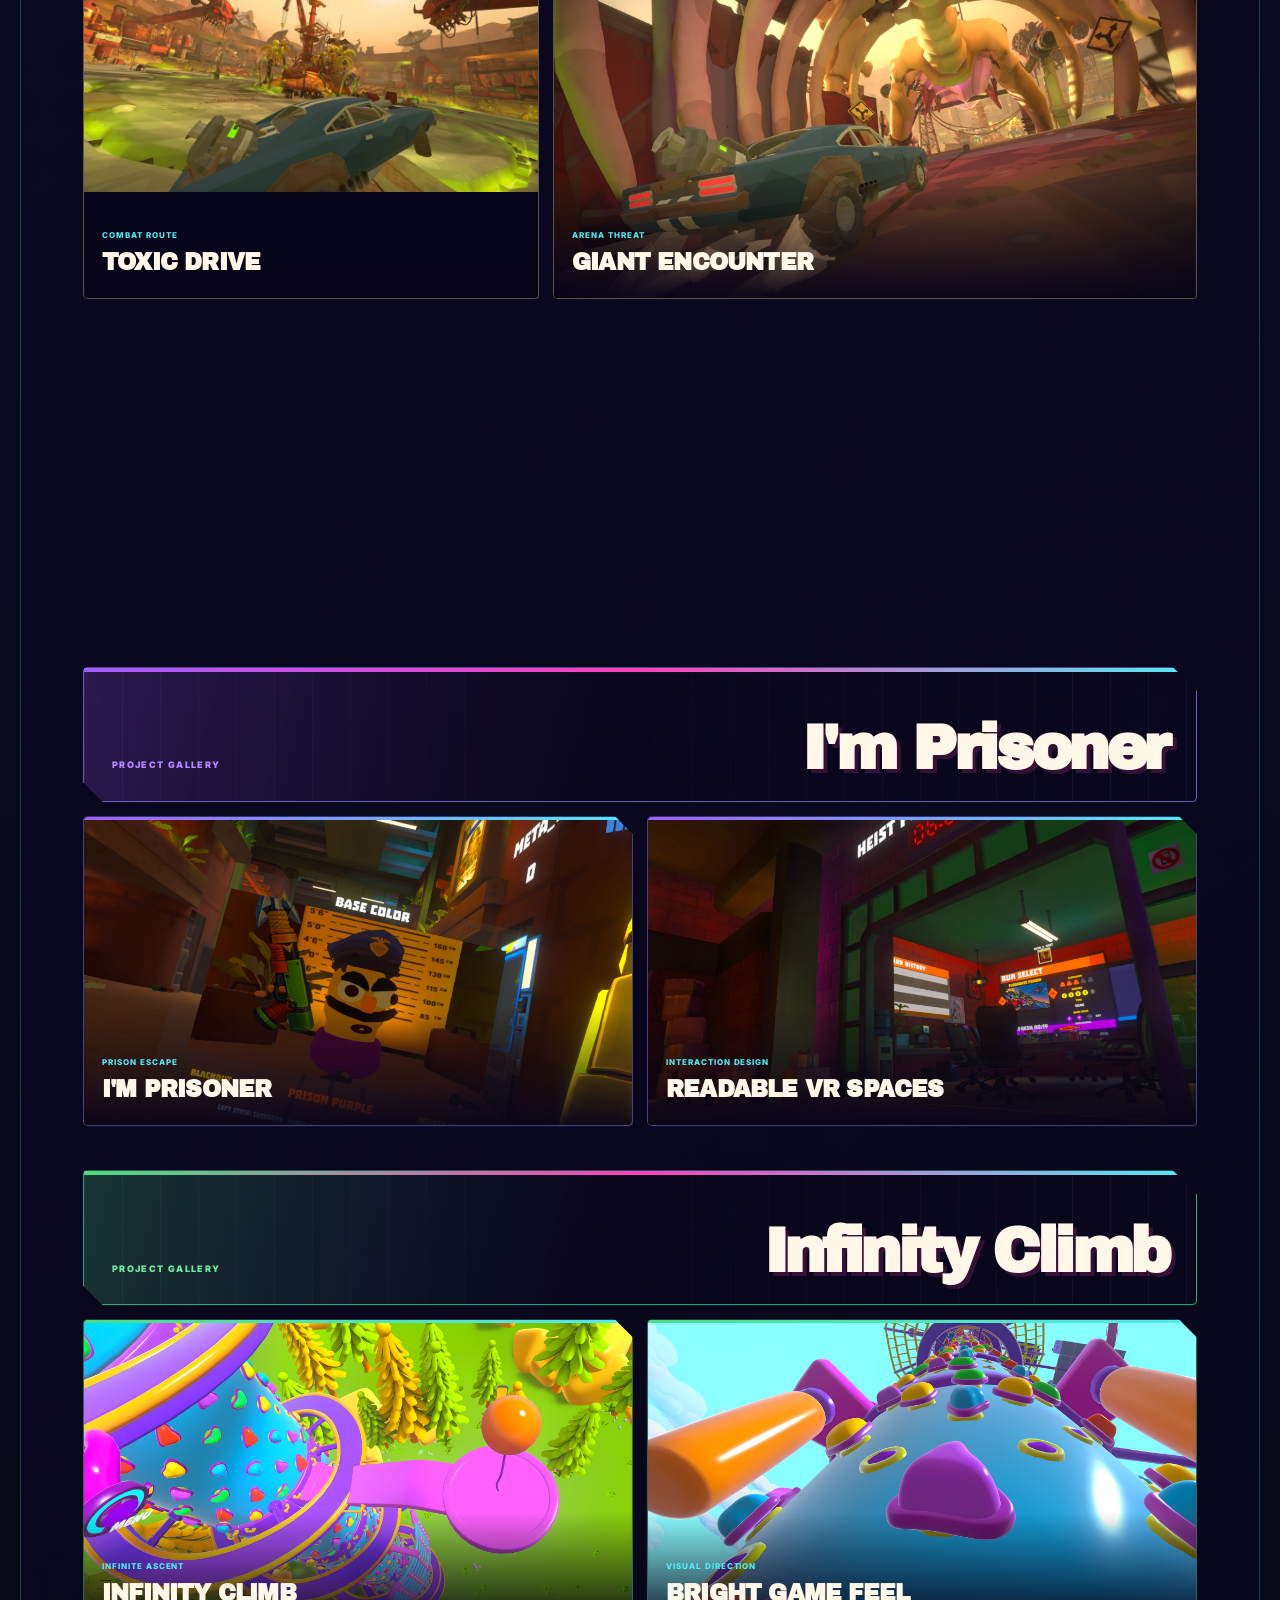
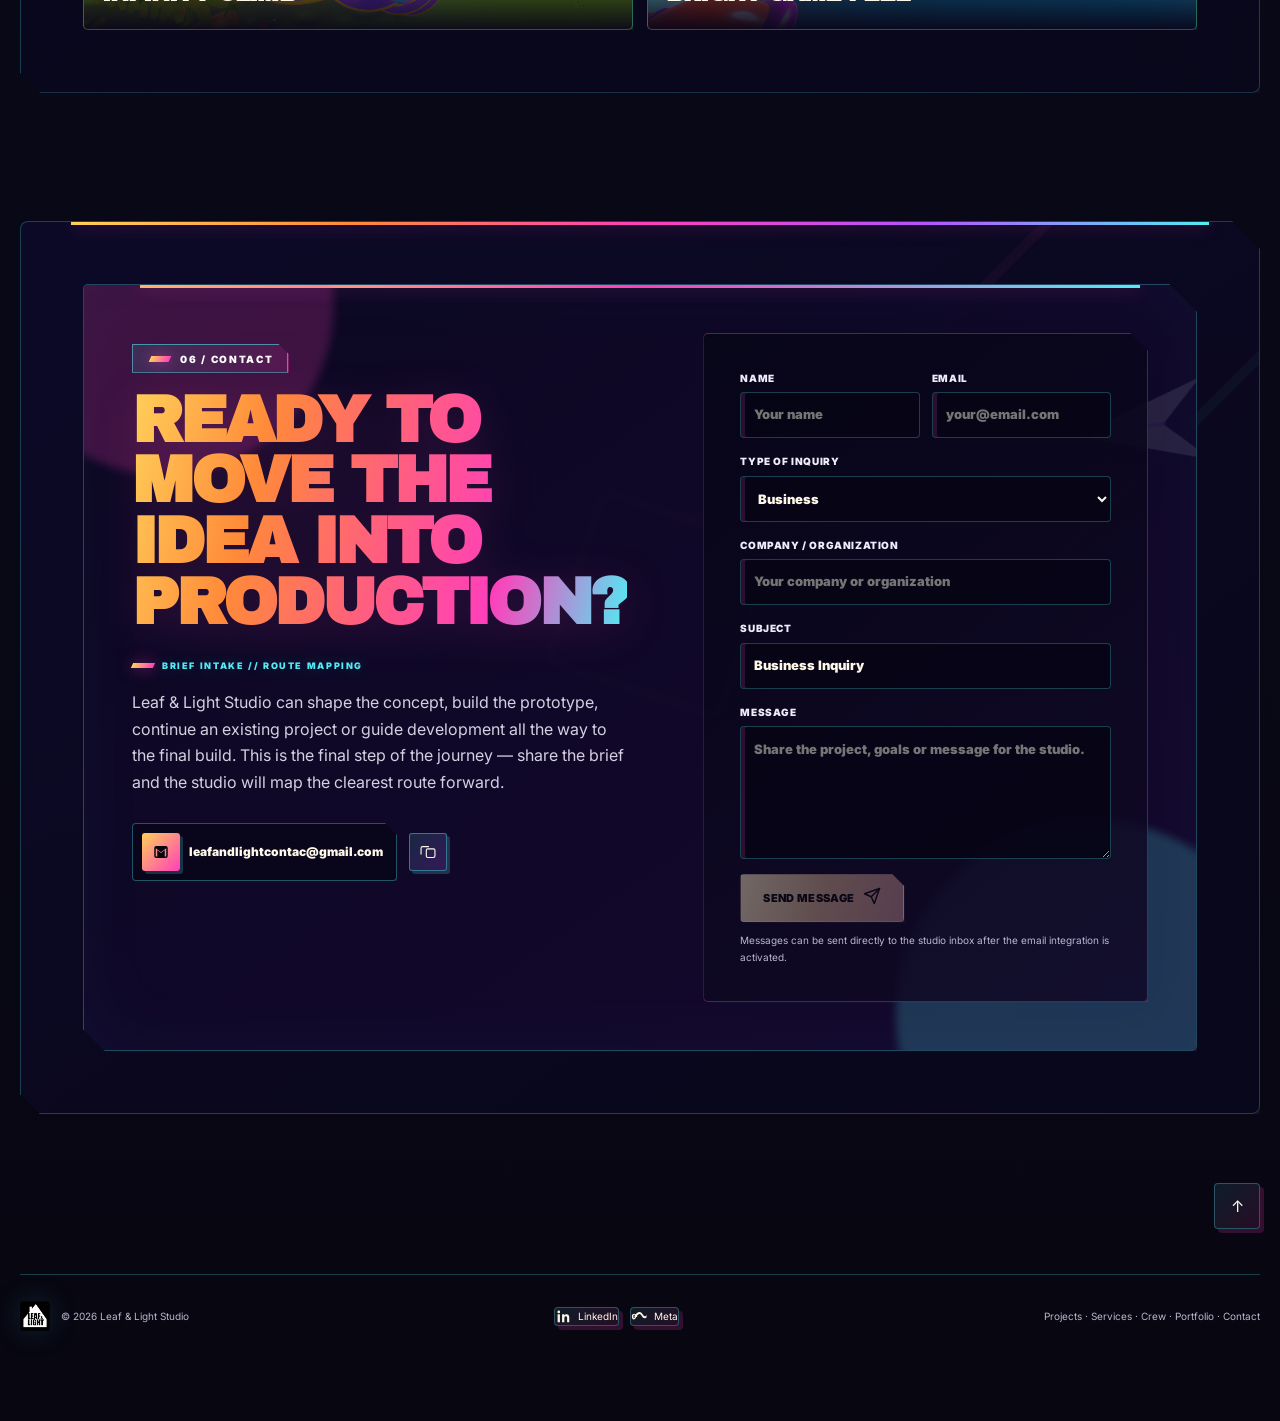
==== commit 3faea715: "Melhora SEO e descoberta do estúdio" ====
--- a/miami-v2.html
+++ b/miami-v2.html
@@ -4,7 +4,9 @@
   <meta charset="UTF-8" />
   <meta name="viewport" content="width=device-width, initial-scale=1.0" />
   <meta name="description" content="Miami V2 — a cinematic interactive portfolio for Leaf & Light Studio, an expandable creative and technical game production studio." />
+  <meta name="robots" content="noindex, follow" />
   <title>Leaf & Light Studio | Miami V2</title>
+  <link rel="canonical" href="https://leaflight.com.br/" />
   <link rel="preconnect" href="https://fonts.googleapis.com">
   <link rel="preconnect" href="https://fonts.gstatic.com" crossorigin>
   <link href="https://fonts.googleapis.com/css2?family=Archivo+Black&family=Inter:wght@400;500;600;700;800;900&display=swap" rel="stylesheet">
--- a/assets/css/version-switcher.css
+++ b/assets/css/version-switcher.css
@@ -24,4 +24,4 @@
 .version-switcher a:hover, .version-switcher a:focus-visible { color: #fff; background: rgba(255, 255, 255, 0.1); outline: none; }
 .version-switcher a.is-active { color: #111318; background: linear-gradient(135deg, #f8d28a, #ff8f70); box-shadow: 0 3px 14px rgba(255, 143, 112, 0.28); }
 @media (max-width: 560px) { .version-switcher { right: 50%; bottom: max(10px, env(safe-area-inset-bottom)); transform: translateX(50%); } .version-switcher__label { display: none; } }
-@media (prefers-reduced-motion: reduce) { .version-switcher a { transition: none; } }+@media (prefers-reduced-motion: reduce) { .version-switcher a { transition: none; } }
